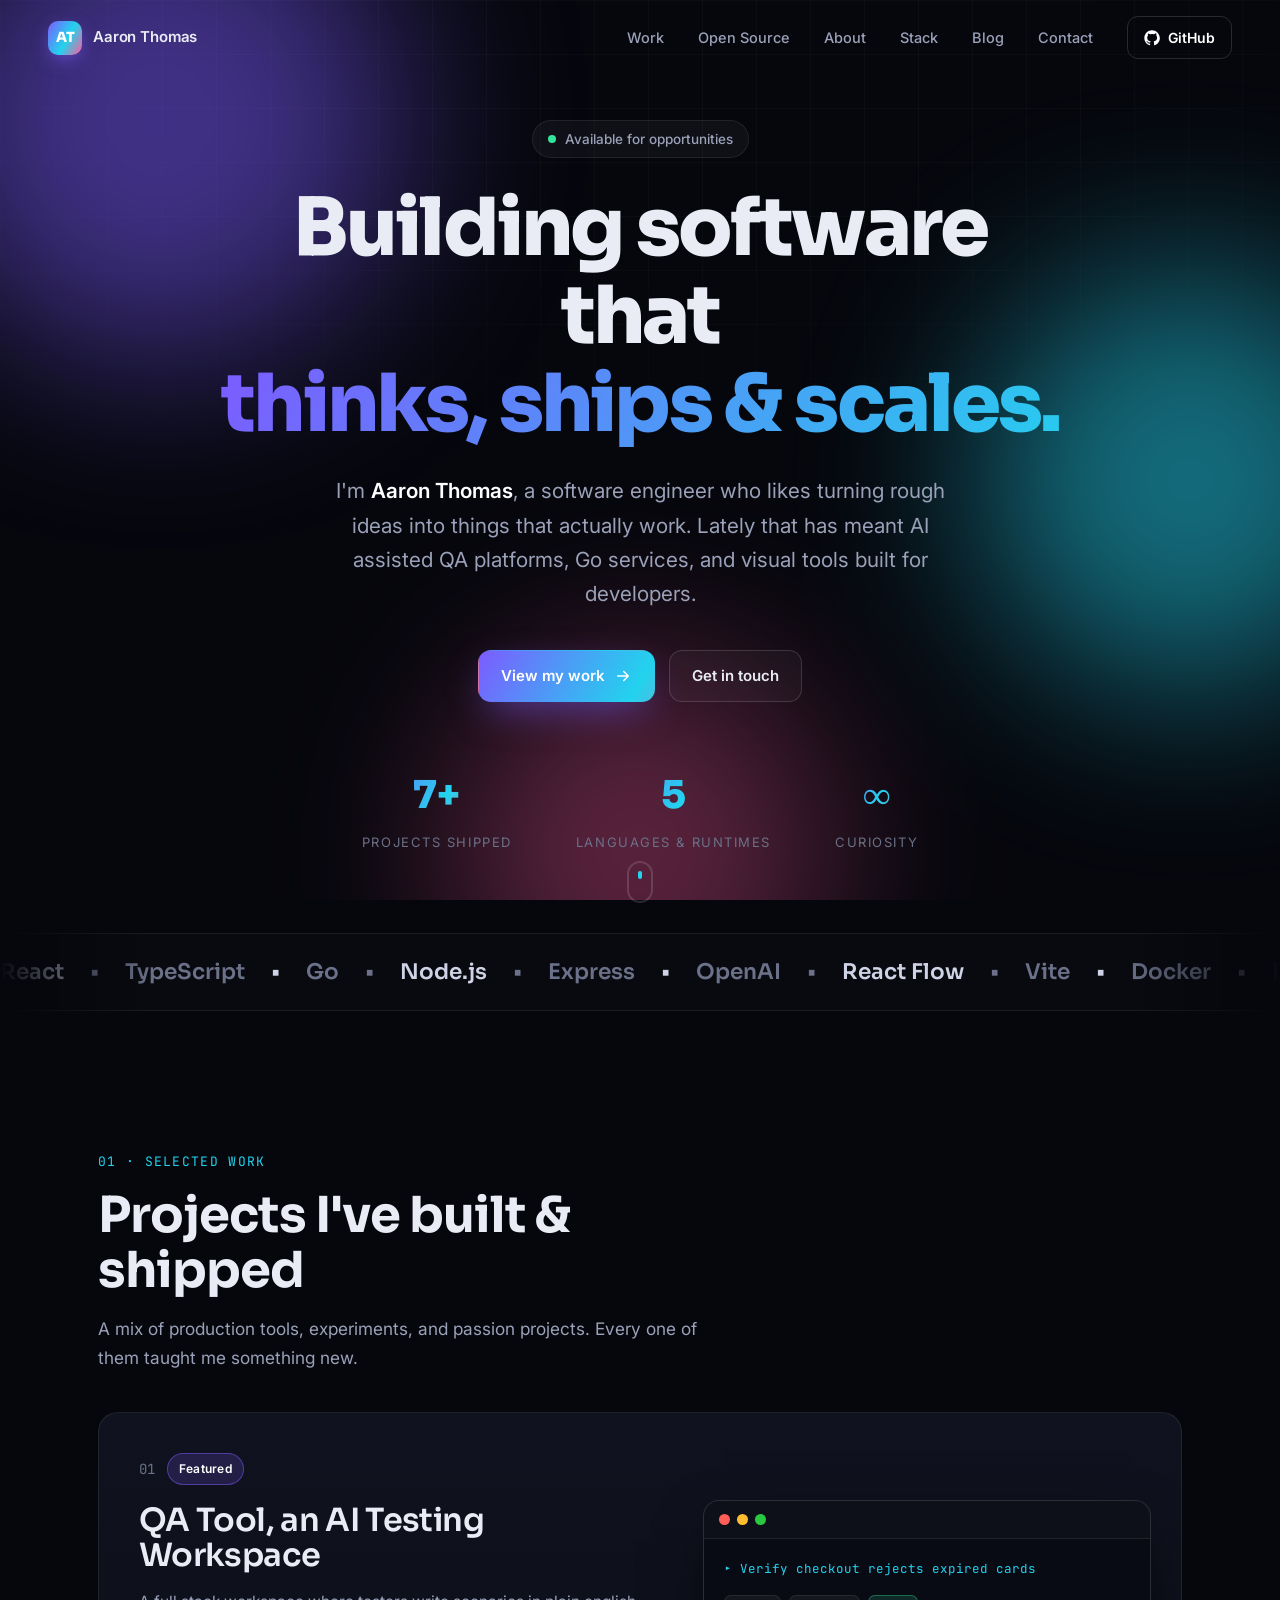
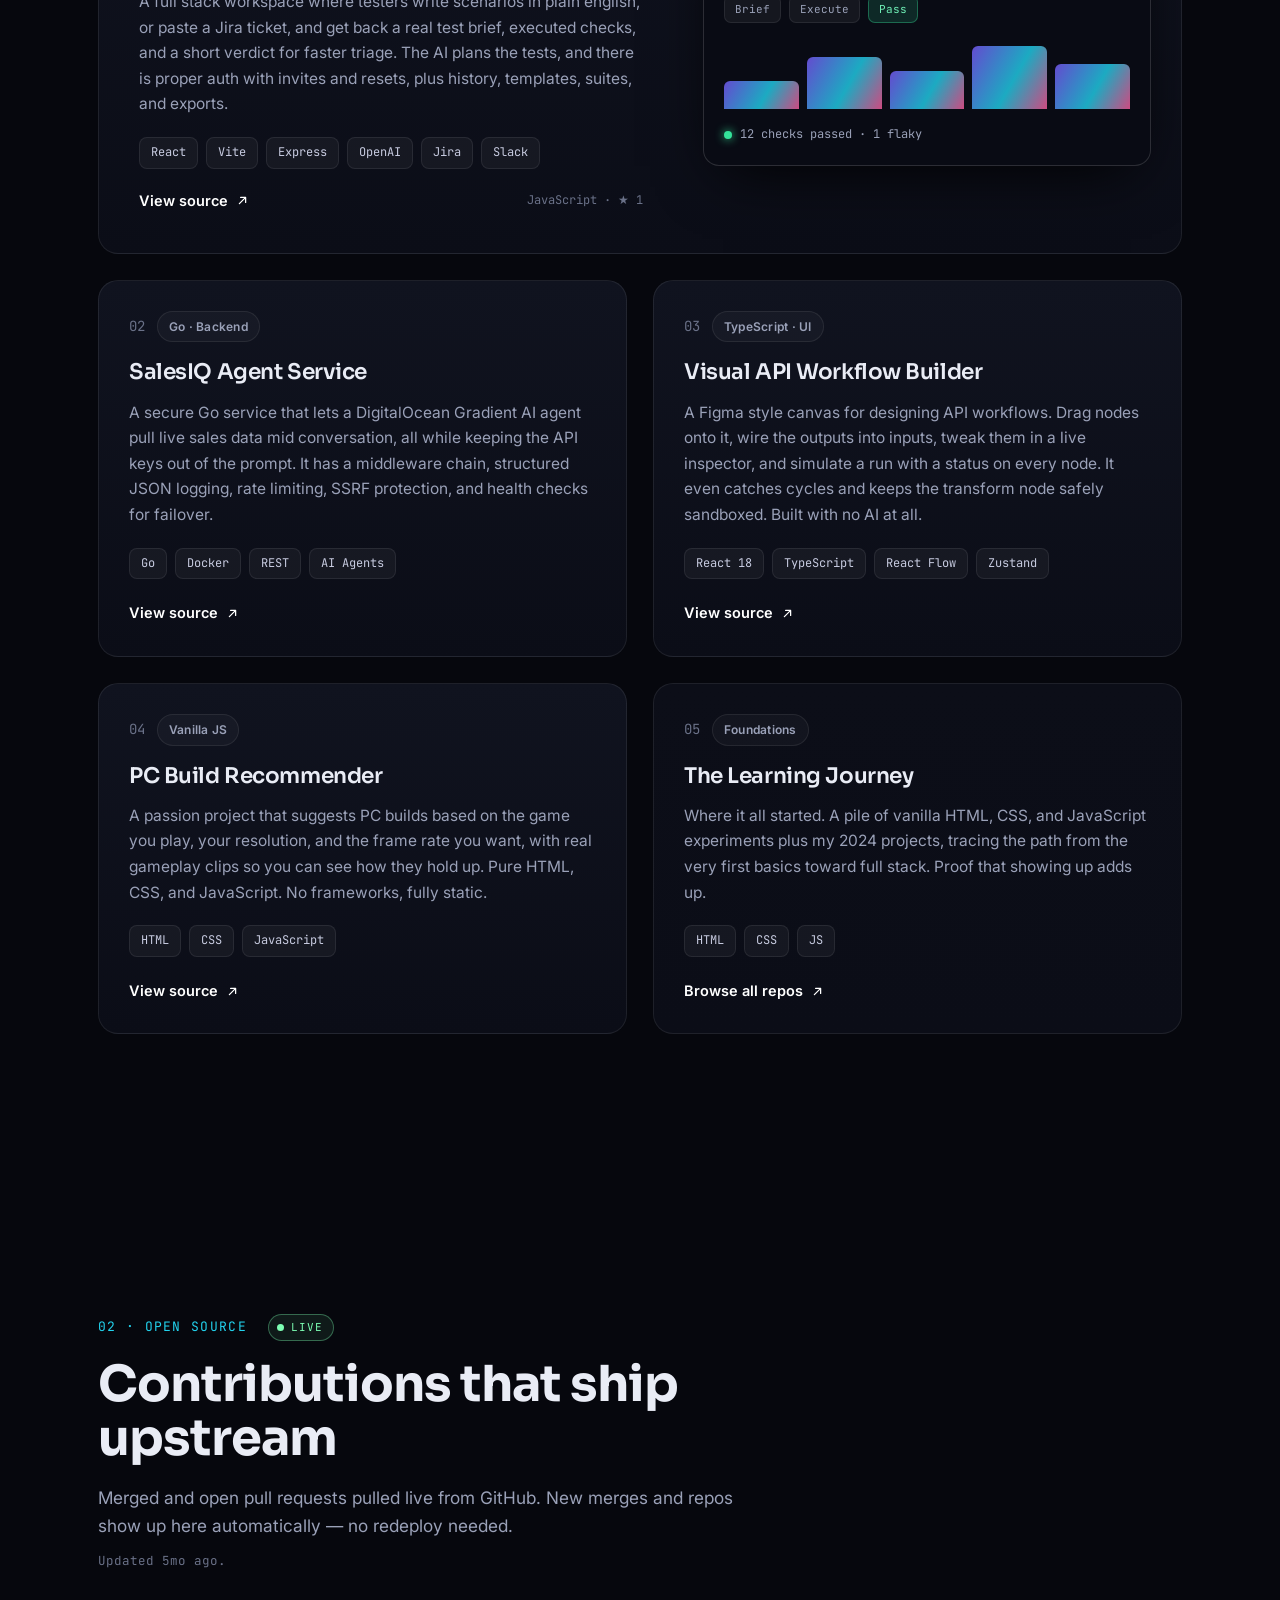
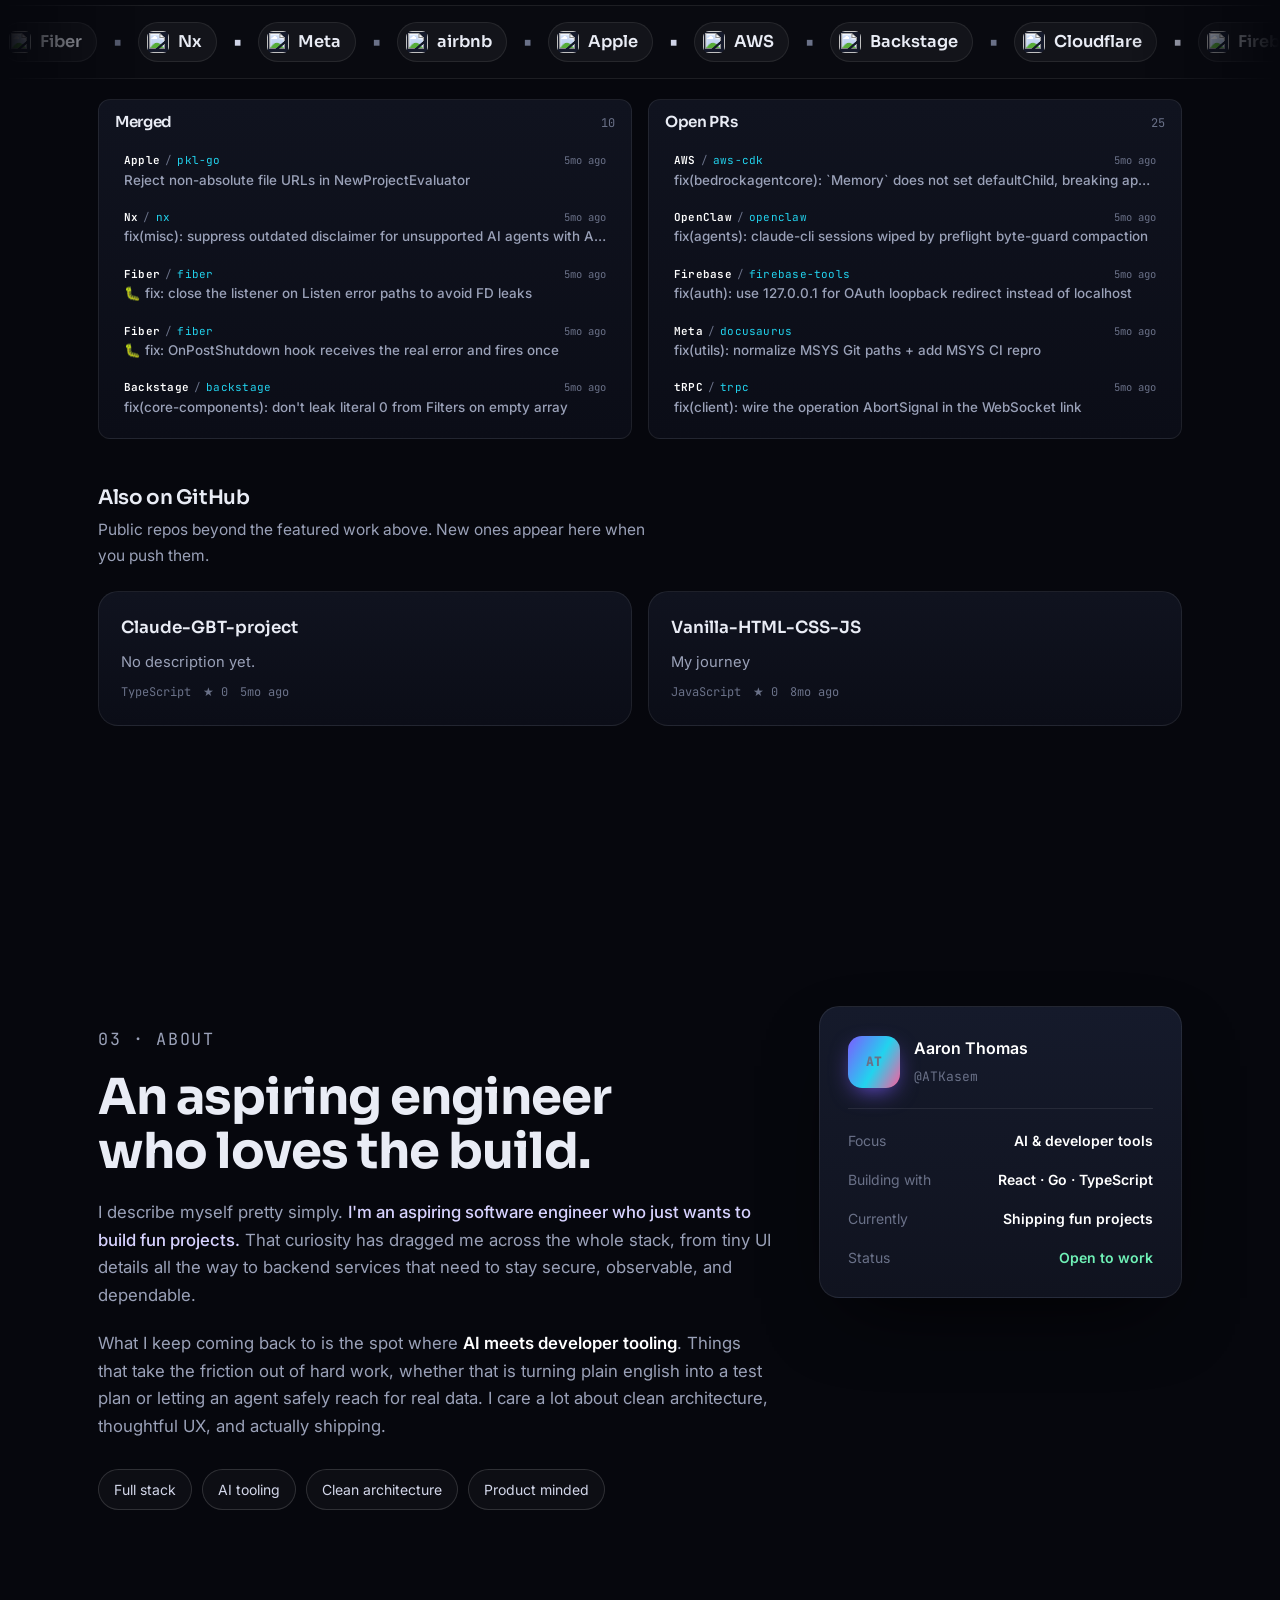
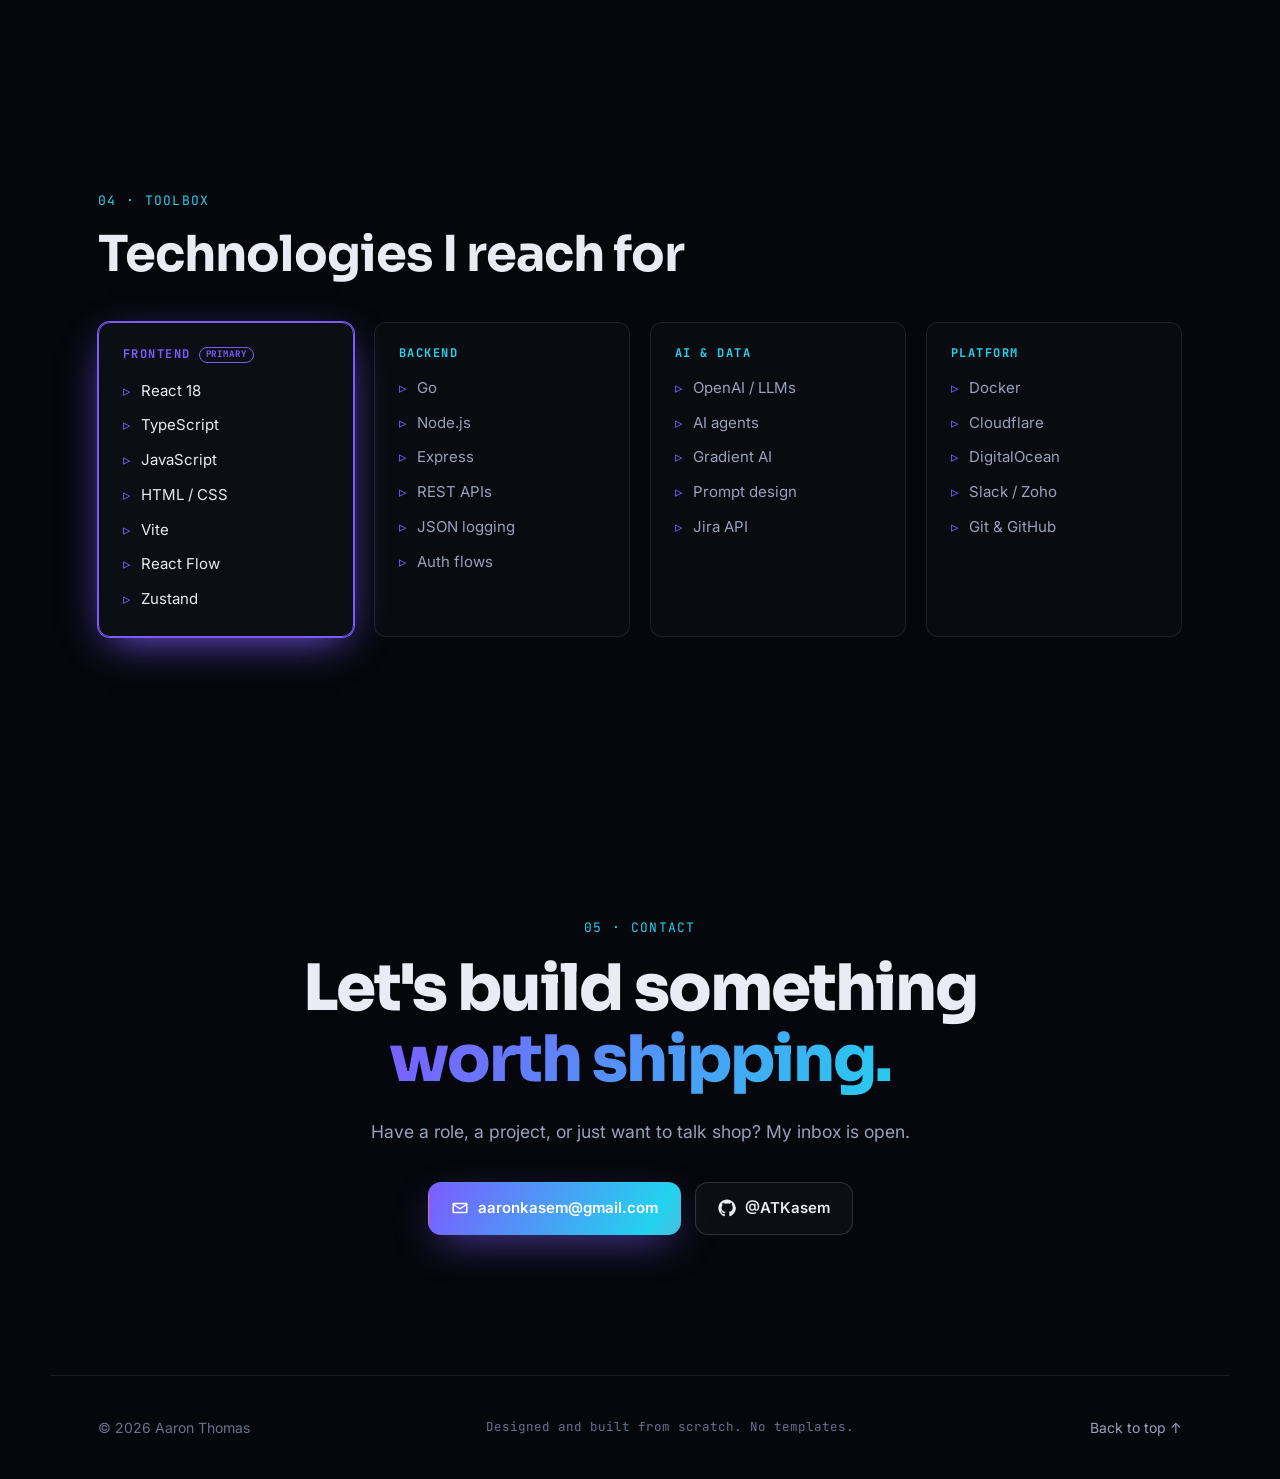
==== index.html @ 960cf3f9 "Restore branded org links and make PR cards scroll through the full list." ====
<!doctype html>
<html lang="en">
<head>
  <meta charset="UTF-8" />
  <meta name="viewport" content="width=device-width, initial-scale=1.0" />
  <title>Aaron Thomas · Software Engineer</title>
  <meta name="description" content="Aaron Thomas, a software engineer building AI tools, Go services, and thoughtful web experiences." />
  <meta name="color-scheme" content="dark" />

  <!-- Open Graph -->
  <meta property="og:title" content="Aaron Thomas · Software Engineer" />
  <meta property="og:description" content="Building AI tools, Go services, and thoughtful web experiences." />
  <meta property="og:type" content="website" />

  <link rel="preconnect" href="https://fonts.googleapis.com" />
  <link rel="preconnect" href="https://fonts.gstatic.com" crossorigin />
  <link href="https://fonts.googleapis.com/css2?family=Sora:wght@400;500;600;700;800&family=Inter:wght@400;500;600&family=JetBrains+Mono:wght@400;500&display=swap" rel="stylesheet" />

  <link rel="icon" href="data:image/svg+xml,<svg xmlns='http://www.w3.org/2000/svg' viewBox='0 0 100 100'><text y='.9em' font-size='90'>⚡</text></svg>" />
  <link rel="stylesheet" href="styles.css" />
</head>
<body>
  <!-- Animated background -->
  <div class="bg-grid" aria-hidden="true"></div>
  <div class="bg-orbs" aria-hidden="true">
    <span class="orb orb--1"></span>
    <span class="orb orb--2"></span>
    <span class="orb orb--3"></span>
  </div>
  <div class="scroll-progress" aria-hidden="true"></div>

  <!-- Navigation -->
  <header class="nav" id="nav">
    <a href="#top" class="nav__brand">
      <span class="nav__mark">AT</span>
      <span class="nav__name">Aaron&nbsp;Thomas</span>
    </a>
    <nav class="nav__links" aria-label="Primary">
      <a href="#work">Work</a>
      <a href="#opensource">Open Source</a>
      <a href="#about">About</a>
      <a href="#stack">Stack</a>
      <a href="blog/index.html">Blog</a>
      <a href="#contact">Contact</a>
    </nav>
    <a class="nav__cta" href="https://github.com/ATKasem" target="_blank" rel="noopener">
      <svg viewBox="0 0 24 24" width="16" height="16" aria-hidden="true"><path fill="currentColor" d="M12 .5C5.7.5.5 5.7.5 12c0 5.1 3.3 9.4 7.9 10.9.6.1.8-.3.8-.6v-2c-3.2.7-3.9-1.5-3.9-1.5-.5-1.3-1.3-1.7-1.3-1.7-1.1-.7.1-.7.1-.7 1.2.1 1.8 1.2 1.8 1.2 1 1.8 2.8 1.3 3.5 1 .1-.8.4-1.3.7-1.6-2.6-.3-5.3-1.3-5.3-5.7 0-1.3.5-2.3 1.2-3.1-.1-.3-.5-1.5.1-3.1 0 0 1-.3 3.3 1.2a11.5 11.5 0 0 1 6 0C17.3 4.7 18.3 5 18.3 5c.6 1.6.2 2.8.1 3.1.8.8 1.2 1.8 1.2 3.1 0 4.4-2.7 5.4-5.3 5.7.4.4.8 1.1.8 2.2v3.3c0 .3.2.7.8.6 4.6-1.5 7.9-5.8 7.9-10.9C23.5 5.7 18.3.5 12 .5Z"/></svg>
      GitHub
    </a>
    <button class="nav__burger" aria-label="Toggle menu" aria-expanded="false"><span></span><span></span></button>
  </header>

  <main id="top">
    <!-- Hero -->
    <section class="hero">
      <div class="hero__inner reveal">
        <p class="hero__eyebrow"><span class="pulse"></span> Available for opportunities</p>
        <h1 class="hero__title">
          Building software that
          <span class="grad-text">thinks, ships &amp; scales.</span>
        </h1>
        <p class="hero__lead">
          I'm <strong>Aaron Thomas</strong>, a software engineer who likes turning rough ideas into
          things that actually work. Lately that has meant AI assisted QA platforms, Go services, and
          visual tools built for developers.
        </p>
        <div class="hero__actions">
          <a href="#work" class="btn btn--primary">View my work
            <svg viewBox="0 0 24 24" width="18" height="18" aria-hidden="true"><path fill="none" stroke="currentColor" stroke-width="2" stroke-linecap="round" stroke-linejoin="round" d="M5 12h14M13 6l6 6-6 6"/></svg>
          </a>
          <a href="#contact" class="btn btn--ghost">Get in touch</a>
        </div>

        <dl class="hero__stats">
          <div><dt>7+</dt><dd>Projects shipped</dd></div>
          <div><dt>5</dt><dd>Languages &amp; runtimes</dd></div>
          <div><dt>∞</dt><dd>Curiosity</dd></div>
        </dl>
      </div>

      <a href="#work" class="hero__scroll" aria-label="Scroll to work">
        <span></span>
      </a>
    </section>

    <!-- Marquee -->
    <div class="marquee" aria-hidden="true">
      <div class="marquee__track">
        <span>React</span><span>•</span><span>TypeScript</span><span>•</span><span>Go</span><span>•</span>
        <span>Node.js</span><span>•</span><span>Express</span><span>•</span><span>OpenAI</span><span>•</span>
        <span>React Flow</span><span>•</span><span>Vite</span><span>•</span><span>Docker</span><span>•</span>
        <span>REST APIs</span><span>•</span><span>Zustand</span><span>•</span>
        <span>React</span><span>•</span><span>TypeScript</span><span>•</span><span>Go</span><span>•</span>
        <span>Node.js</span><span>•</span><span>Express</span><span>•</span><span>OpenAI</span><span>•</span>
        <span>React Flow</span><span>•</span><span>Vite</span><span>•</span><span>Docker</span><span>•</span>
        <span>REST APIs</span><span>•</span><span>Zustand</span><span>•</span>
      </div>
    </div>

    <!-- Work -->
    <section class="section" id="work">
      <div class="section__head reveal">
        <p class="section__kicker">01 · Selected Work</p>
        <h2 class="section__title">Projects I've built &amp; shipped</h2>
        <p class="section__sub">A mix of production tools, experiments, and passion projects. Every one of them taught me something new.</p>
      </div>

      <div class="projects">
        <!-- Flagship -->
        <article class="project project--feature reveal">
          <div class="project__body">
            <div class="project__top">
              <span class="project__index">01</span>
              <span class="tag tag--accent">Featured</span>
            </div>
            <h3 class="project__title">QA Tool, an AI Testing Workspace</h3>
            <p class="project__desc">
              A full stack workspace where testers write scenarios in plain english, or paste a Jira ticket,
              and get back a real test brief, executed checks, and a short verdict for faster triage. The AI
              plans the tests, and there is proper auth with invites and resets, plus history, templates,
              suites, and exports.
            </p>
            <ul class="project__tags">
              <li>React</li><li>Vite</li><li>Express</li><li>OpenAI</li><li>Jira</li><li>Slack</li>
            </ul>
            <div class="project__links">
              <a href="https://github.com/ATKasem/QAToolProject" target="_blank" rel="noopener" class="link-arrow">
                View source
                <svg viewBox="0 0 24 24" width="15" height="15" aria-hidden="true"><path fill="none" stroke="currentColor" stroke-width="2" stroke-linecap="round" stroke-linejoin="round" d="M7 17 17 7M9 7h8v8"/></svg>
              </a>
              <span class="project__meta">JavaScript · ★ 1</span>
            </div>
          </div>
          <div class="project__visual" aria-hidden="true">
            <div class="mock">
              <div class="mock__bar"><i></i><i></i><i></i></div>
              <div class="mock__body">
                <div class="mock__line mock__line--prompt">▸ Verify checkout rejects expired cards</div>
                <div class="mock__row"><span class="chip">Brief</span><span class="chip">Execute</span><span class="chip chip--ok">Pass</span></div>
                <div class="mock__bars"><i style="--h:40%"></i><i style="--h:75%"></i><i style="--h:55%"></i><i style="--h:90%"></i><i style="--h:65%"></i></div>
                <div class="mock__verdict"><span class="dot"></span> 12 checks passed · 1 flaky</div>
              </div>
            </div>
          </div>
        </article>

        <div class="projects__grid">
          <!-- SalesIQ -->
          <article class="project reveal">
            <div class="project__top">
              <span class="project__index">02</span>
              <span class="tag">Go · Backend</span>
            </div>
            <h3 class="project__title">SalesIQ Agent Service</h3>
            <p class="project__desc">
              A secure Go service that lets a DigitalOcean Gradient AI agent pull live sales data mid
              conversation, all while keeping the API keys out of the prompt. It has a middleware chain,
              structured JSON logging, rate limiting, SSRF protection, and health checks for failover.
            </p>
            <ul class="project__tags"><li>Go</li><li>Docker</li><li>REST</li><li>AI Agents</li></ul>
            <a href="https://github.com/ATKasem/SalesIQ-Agent-Project-" target="_blank" rel="noopener" class="link-arrow">
              View source
              <svg viewBox="0 0 24 24" width="15" height="15" aria-hidden="true"><path fill="none" stroke="currentColor" stroke-width="2" stroke-linecap="round" stroke-linejoin="round" d="M7 17 17 7M9 7h8v8"/></svg>
            </a>
          </article>

          <!-- Workflow builder -->
          <article class="project reveal">
            <div class="project__top">
              <span class="project__index">03</span>
              <span class="tag">TypeScript · UI</span>
            </div>
            <h3 class="project__title">Visual API Workflow Builder</h3>
            <p class="project__desc">
              A Figma style canvas for designing API workflows. Drag nodes onto it, wire the outputs into
              inputs, tweak them in a live inspector, and simulate a run with a status on every node. It even
              catches cycles and keeps the transform node safely sandboxed. Built with no AI at all.
            </p>
            <ul class="project__tags"><li>React 18</li><li>TypeScript</li><li>React Flow</li><li>Zustand</li></ul>
            <a href="https://github.com/ATKasem/Frontend-API-Drag-Drop-project" target="_blank" rel="noopener" class="link-arrow">
              View source
              <svg viewBox="0 0 24 24" width="15" height="15" aria-hidden="true"><path fill="none" stroke="currentColor" stroke-width="2" stroke-linecap="round" stroke-linejoin="round" d="M7 17 17 7M9 7h8v8"/></svg>
            </a>
          </article>

          <!-- PC Part -->
          <article class="project reveal">
            <div class="project__top">
              <span class="project__index">04</span>
              <span class="tag">Vanilla JS</span>
            </div>
            <h3 class="project__title">PC Build Recommender</h3>
            <p class="project__desc">
              A passion project that suggests PC builds based on the game you play, your resolution, and the
              frame rate you want, with real gameplay clips so you can see how they hold up. Pure HTML, CSS,
              and JavaScript. No frameworks, fully static.
            </p>
            <ul class="project__tags"><li>HTML</li><li>CSS</li><li>JavaScript</li></ul>
            <a href="https://github.com/ATKasem/PCPartWebsite" target="_blank" rel="noopener" class="link-arrow">
              View source
              <svg viewBox="0 0 24 24" width="15" height="15" aria-hidden="true"><path fill="none" stroke="currentColor" stroke-width="2" stroke-linecap="round" stroke-linejoin="round" d="M7 17 17 7M9 7h8v8"/></svg>
            </a>
          </article>

          <!-- Learning journey -->
          <article class="project project--muted reveal">
            <div class="project__top">
              <span class="project__index">05</span>
              <span class="tag">Foundations</span>
            </div>
            <h3 class="project__title">The Learning Journey</h3>
            <p class="project__desc">
              Where it all started. A pile of vanilla HTML, CSS, and JavaScript experiments plus my 2024
              projects, tracing the path from the very first basics toward full stack. Proof that showing up
              adds up.
            </p>
            <ul class="project__tags"><li>HTML</li><li>CSS</li><li>JS</li></ul>
            <a href="https://github.com/ATKasem?tab=repositories" target="_blank" rel="noopener" class="link-arrow">
              Browse all repos
              <svg viewBox="0 0 24 24" width="15" height="15" aria-hidden="true"><path fill="none" stroke="currentColor" stroke-width="2" stroke-linecap="round" stroke-linejoin="round" d="M7 17 17 7M9 7h8v8"/></svg>
            </a>
          </article>
        </div>
      </div>
    </section>

    <!-- Open Source (live from GitHub) -->
    <section id="opensource" data-github-user="ATKasem">
      <div class="section section--oss-intro">
        <div class="section__head reveal">
          <p class="section__kicker">
            02 · Open Source
            <span class="live-badge" title="Loaded from the GitHub API">
              <span class="live-badge__dot" aria-hidden="true"></span>
              Live
            </span>
          </p>
          <h2 class="section__title">Contributions that ship upstream</h2>
          <p class="section__sub">
            Merged and open pull requests pulled live from GitHub. New merges and repos show up here
            automatically — no redeploy needed.
            <span class="oss__updated" id="oss-updated" hidden></span>
          </p>
        </div>
      </div>

      <!-- Full-width band (outside .section max-width), same as the frameworks marquee -->
      <div class="marquee marquee--orgs" id="org-marquee" aria-label="Companies and organizations contributed to">
        <div class="marquee__track" id="org-marquee-track">
          <a class="marquee__org" href="https://github.com/apple" target="_blank" rel="noopener"><img src="https://github.com/apple.png?size=64" alt="" width="22" height="22" /><span>Apple</span></a><span class="marquee__dot" aria-hidden="true">•</span>
          <a class="marquee__org" href="https://github.com/nrwl" target="_blank" rel="noopener"><img src="https://github.com/nrwl.png?size=64" alt="" width="22" height="22" /><span>Nx</span></a><span class="marquee__dot" aria-hidden="true">•</span>
          <a class="marquee__org" href="https://github.com/cloudflare" target="_blank" rel="noopener"><img src="https://github.com/cloudflare.png?size=64" alt="" width="22" height="22" /><span>Cloudflare</span></a><span class="marquee__dot" aria-hidden="true">•</span>
          <a class="marquee__org" href="https://github.com/aws" target="_blank" rel="noopener"><img src="https://github.com/aws.png?size=64" alt="" width="22" height="22" /><span>AWS</span></a><span class="marquee__dot" aria-hidden="true">•</span>
          <a class="marquee__org" href="https://github.com/microsoft" target="_blank" rel="noopener"><img src="https://github.com/microsoft.png?size=64" alt="" width="22" height="22" /><span>Microsoft</span></a><span class="marquee__dot" aria-hidden="true">•</span>
          <a class="marquee__org" href="https://github.com/apple" target="_blank" rel="noopener"><img src="https://github.com/apple.png?size=64" alt="" width="22" height="22" /><span>Apple</span></a><span class="marquee__dot" aria-hidden="true">•</span>
          <a class="marquee__org" href="https://github.com/nrwl" target="_blank" rel="noopener"><img src="https://github.com/nrwl.png?size=64" alt="" width="22" height="22" /><span>Nx</span></a><span class="marquee__dot" aria-hidden="true">•</span>
          <a class="marquee__org" href="https://github.com/cloudflare" target="_blank" rel="noopener"><img src="https://github.com/cloudflare.png?size=64" alt="" width="22" height="22" /><span>Cloudflare</span></a><span class="marquee__dot" aria-hidden="true">•</span>
          <a class="marquee__org" href="https://github.com/aws" target="_blank" rel="noopener"><img src="https://github.com/aws.png?size=64" alt="" width="22" height="22" /><span>AWS</span></a><span class="marquee__dot" aria-hidden="true">•</span>
          <a class="marquee__org" href="https://github.com/microsoft" target="_blank" rel="noopener"><img src="https://github.com/microsoft.png?size=64" alt="" width="22" height="22" /><span>Microsoft</span></a><span class="marquee__dot" aria-hidden="true">•</span>
        </div>
      </div>

      <div class="section section--oss-body">
        <div class="oss reveal" id="oss-root" aria-busy="true">
          <div class="oss__cols">
            <div class="oss__col">
              <div class="oss__colhead">
                <h3>Merged</h3>
                <span class="oss__count" id="oss-merged-count">—</span>
              </div>
              <ul class="oss__list" id="oss-merged" aria-label="Merged pull requests">
                <li class="oss__skeleton" aria-hidden="true"></li>
                <li class="oss__skeleton" aria-hidden="true"></li>
              </ul>
            </div>
            <div class="oss__col">
              <div class="oss__colhead">
                <h3>Open PRs</h3>
                <span class="oss__count" id="oss-open-count">—</span>
              </div>
              <ul class="oss__list" id="oss-open" aria-label="Open pull requests">
                <li class="oss__skeleton" aria-hidden="true"></li>
                <li class="oss__skeleton" aria-hidden="true"></li>
              </ul>
            </div>
          </div>

          <div class="oss__more">
            <div class="oss__morehead">
              <h3>Also on GitHub</h3>
              <p>Public repos beyond the featured work above. New ones appear here when you push them.</p>
            </div>
            <div class="oss__repos" id="oss-repos" aria-label="Other GitHub repositories">
              <div class="oss__skeleton oss__skeleton--repo" aria-hidden="true"></div>
              <div class="oss__skeleton oss__skeleton--repo" aria-hidden="true"></div>
            </div>
          </div>

          <p class="oss__error" id="oss-error" hidden>
            Couldn't load live GitHub data right now.
            <a href="https://github.com/ATKasem" target="_blank" rel="noopener">View profile on GitHub →</a>
          </p>
        </div>
      </div>
    </section>

    <!-- About -->
    <section class="section section--about" id="about">
      <div class="about">
        <div class="about__text reveal">
          <p class="section__kicker">03 · About</p>
          <h2 class="section__title">An aspiring engineer who loves the build.</h2>
          <p>
            I describe myself pretty simply. <em>I'm an aspiring software engineer who just wants to build fun projects.</em>
            That curiosity has dragged me across the whole stack, from tiny UI details all the way to backend
            services that need to stay secure, observable, and dependable.
          </p>
          <p>
            What I keep coming back to is the spot where <strong>AI meets developer tooling</strong>. Things that
            take the friction out of hard work, whether that is turning plain english into a test plan or letting
            an agent safely reach for real data. I care a lot about clean architecture, thoughtful UX, and
            actually shipping.
          </p>
          <div class="about__pills">
            <span>Full stack</span>
            <span>AI tooling</span>
            <span>Clean architecture</span>
            <span>Product minded</span>
          </div>
        </div>
        <aside class="about__card reveal">
          <div class="about__cardhead">
            <span class="avatar">AT</span>
            <div>
              <strong>Aaron Thomas</strong>
              <span>@ATKasem</span>
            </div>
          </div>
          <ul class="about__facts">
            <li><span>Focus</span><b>AI &amp; developer tools</b></li>
            <li><span>Building with</span><b>React · Go · TypeScript</b></li>
            <li><span>Currently</span><b>Shipping fun projects</b></li>
            <li><span>Status</span><b class="ok">Open to work</b></li>
          </ul>
        </aside>
      </div>
    </section>

    <!-- Stack -->
    <section class="section" id="stack">
      <div class="section__head reveal">
        <p class="section__kicker">04 · Toolbox</p>
        <h2 class="section__title">Technologies I reach for</h2>
      </div>
      <div class="stack reveal">
        <div class="stack__col stack__col--featured">
          <h4>Frontend<span class="stack__badge">Primary</span></h4>
          <ul><li>React 18</li><li>TypeScript</li><li>JavaScript</li><li>HTML / CSS</li><li>Vite</li><li>React Flow</li><li>Zustand</li></ul>
        </div>
        <div class="stack__col">
          <h4>Backend</h4>
          <ul><li>Go</li><li>Node.js</li><li>Express</li><li>REST APIs</li><li>JSON logging</li><li>Auth flows</li></ul>
        </div>
        <div class="stack__col">
          <h4>AI &amp; Data</h4>
          <ul><li>OpenAI / LLMs</li><li>AI agents</li><li>Gradient AI</li><li>Prompt design</li><li>Jira API</li></ul>
        </div>
        <div class="stack__col">
          <h4>Platform</h4>
          <ul><li>Docker</li><li>Cloudflare</li><li>DigitalOcean</li><li>Slack / Zoho</li><li>Git &amp; GitHub</li></ul>
        </div>
      </div>
    </section>

    <!-- Contact -->
    <section class="section section--contact" id="contact">
      <div class="contact reveal">
        <p class="section__kicker">05 · Contact</p>
        <h2 class="contact__title">Let's build something<br /><span class="grad-text">worth shipping.</span></h2>
        <p class="contact__sub">Have a role, a project, or just want to talk shop? My inbox is open.</p>
        <div class="contact__actions">
          <a class="btn btn--primary" href="mailto:aaronkasem@gmail.com">
            <svg viewBox="0 0 24 24" width="18" height="18" aria-hidden="true"><path fill="none" stroke="currentColor" stroke-width="2" stroke-linecap="round" stroke-linejoin="round" d="M3 6h18v12H3zM3 7l9 6 9-6"/></svg>
            aaronkasem@gmail.com
          </a>
          <a class="btn btn--ghost" href="https://github.com/ATKasem" target="_blank" rel="noopener">
            <svg viewBox="0 0 24 24" width="18" height="18" aria-hidden="true"><path fill="currentColor" d="M12 .5C5.7.5.5 5.7.5 12c0 5.1 3.3 9.4 7.9 10.9.6.1.8-.3.8-.6v-2c-3.2.7-3.9-1.5-3.9-1.5-.5-1.3-1.3-1.7-1.3-1.7-1.1-.7.1-.7.1-.7 1.2.1 1.8 1.2 1.8 1.2 1 1.8 2.8 1.3 3.5 1 .1-.8.4-1.3.7-1.6-2.6-.3-5.3-1.3-5.3-5.7 0-1.3.5-2.3 1.2-3.1-.1-.3-.5-1.5.1-3.1 0 0 1-.3 3.3 1.2a11.5 11.5 0 0 1 6 0C17.3 4.7 18.3 5 18.3 5c.6 1.6.2 2.8.1 3.1.8.8 1.2 1.8 1.2 3.1 0 4.4-2.7 5.4-5.3 5.7.4.4.8 1.1.8 2.2v3.3c0 .3.2.7.8.6 4.6-1.5 7.9-5.8 7.9-10.9C23.5 5.7 18.3.5 12 .5Z"/></svg>
            @ATKasem
          </a>
        </div>
      </div>
    </section>
  </main>

  <footer class="footer">
    <span>© <span id="year"></span> Aaron Thomas</span>
    <span class="footer__mid">Designed and built from scratch. No templates.</span>
    <a href="#top" class="footer__top">Back to top ↑</a>
  </footer>

  <script src="main.js"></script>
</body>
</html>
---- styles.css ----
/* =========================================================
   Aaron Thomas — Portfolio
   Design system + layout + motion
   ========================================================= */

:root {
  --bg:        #06070d;
  --bg-soft:   #0b0d17;
  --panel:     #10131f;
  --panel-2:   #151a2b;
  --line:      rgba(255,255,255,.08);
  --line-2:    rgba(255,255,255,.14);
  --text:      #e9ecf5;
  --muted:     #9aa1b8;
  --muted-2:   #6a7188;

  --accent:    #7c5cff;   /* violet */
  --accent-2:  #22d3ee;   /* cyan   */
  --accent-3:  #ff5c9d;   /* pink   */

  --grad: linear-gradient(120deg, var(--accent), var(--accent-2) 55%, var(--accent-3));
  --radius: 20px;
  --radius-sm: 12px;
  --shadow: 0 30px 80px -30px rgba(0,0,0,.9);
  --max: 1180px;
  --ease: cubic-bezier(.22,.61,.36,1);
}

* { box-sizing: border-box; }
html { scroll-behavior: smooth; -webkit-font-smoothing: antialiased; }

body {
  margin: 0;
  background: var(--bg);
  color: var(--text);
  font-family: "Inter", system-ui, -apple-system, sans-serif;
  font-size: 16px;
  line-height: 1.65;
  overflow-x: hidden;
  position: relative;
}

h1,h2,h3,h4 { font-family: "Sora", sans-serif; line-height: 1.1; letter-spacing: -.02em; margin: 0; }
a { color: inherit; text-decoration: none; }
strong { color: #fff; font-weight: 600; }
em { color: #d7d2ff; font-style: normal; font-weight: 500; }

::selection { background: var(--accent); color: #fff; }

/* ---------- Backgrounds ---------- */
.bg-grid {
  position: fixed; inset: 0; z-index: -3;
  background-image:
    linear-gradient(rgba(255,255,255,.028) 1px, transparent 1px),
    linear-gradient(90deg, rgba(255,255,255,.028) 1px, transparent 1px);
  background-size: 54px 54px;
  mask-image: radial-gradient(ellipse 80% 60% at 50% 0%, #000 40%, transparent 100%);
}
.bg-orbs { position: fixed; inset: 0; z-index: -2; overflow: hidden; }
.orb {
  position: absolute; border-radius: 50%; filter: blur(90px); opacity: .5;
  animation: float 18s var(--ease) infinite alternate;
}
.orb--1 { width: 480px; height: 480px; background: var(--accent);   top: -120px; left: -80px; }
.orb--2 { width: 420px; height: 420px; background: var(--accent-2); top: 30%; right: -120px; animation-delay: -6s; }
.orb--3 { width: 380px; height: 380px; background: var(--accent-3); bottom: -140px; left: 35%; opacity: .35; animation-delay: -11s; }
@keyframes float {
  from { transform: translate3d(0,0,0) scale(1); }
  to   { transform: translate3d(40px,-40px,0) scale(1.15); }
}

.scroll-progress {
  position: fixed; top: 0; left: 0; height: 3px; width: 0%;
  background: var(--grad); z-index: 100; transition: width .1s linear;
  box-shadow: 0 0 18px rgba(124,92,255,.7);
}

/* ---------- Nav ---------- */
.nav {
  position: fixed; top: 0; left: 0; right: 0; z-index: 90;
  display: flex; align-items: center; gap: 20px;
  padding: 16px clamp(18px, 5vw, 48px);
  transition: background .3s var(--ease), border-color .3s, padding .3s var(--ease);
  border-bottom: 1px solid transparent;
}
.nav.is-scrolled {
  background: rgba(6,7,13,.72);
  backdrop-filter: blur(16px);
  border-bottom-color: var(--line);
  padding-top: 12px; padding-bottom: 12px;
}
.nav__brand { display: flex; align-items: center; gap: 11px; font-weight: 600; }
.nav__mark {
  display: grid; place-items: center; width: 34px; height: 34px; border-radius: 10px;
  background: var(--grad); color: #fff; font-family: "Sora"; font-weight: 800; font-size: 14px;
  box-shadow: 0 6px 20px -6px var(--accent);
}
.nav__name { font-size: 15px; letter-spacing: -.01em; }
.nav__links { display: flex; gap: 6px; margin-left: auto; }
.nav__links a {
  padding: 8px 14px; border-radius: 10px; color: var(--muted); font-size: 14.5px; font-weight: 500;
  transition: color .2s, background .2s;
}
.nav__links a:hover { color: #fff; background: rgba(255,255,255,.05); }
.nav__cta {
  display: inline-flex; align-items: center; gap: 8px;
  padding: 9px 16px; border-radius: 11px; font-size: 14px; font-weight: 600;
  border: 1px solid var(--line-2); color: #fff;
  transition: border-color .2s, transform .2s var(--ease), background .2s;
}
.nav__cta:hover { border-color: var(--accent); background: rgba(124,92,255,.12); transform: translateY(-1px); }
.nav__burger { display: none; }

/* ---------- Buttons ---------- */
.btn {
  display: inline-flex; align-items: center; gap: 9px;
  padding: 13px 22px; border-radius: 13px; font-weight: 600; font-size: 15px;
  cursor: pointer; border: 1px solid transparent;
  transition: transform .22s var(--ease), box-shadow .25s, background .25s, border-color .25s;
}
.btn svg { transition: transform .25s var(--ease); }
.btn--primary {
  background: var(--grad); color: #fff; background-size: 160% 160%;
  box-shadow: 0 14px 40px -12px rgba(124,92,255,.7);
}
.btn--primary:hover { transform: translateY(-2px); box-shadow: 0 20px 50px -12px rgba(124,92,255,.85); }
.btn--primary:hover svg { transform: translateX(4px); }
.btn--ghost { border-color: var(--line-2); color: var(--text); background: rgba(255,255,255,.03); }
.btn--ghost:hover { border-color: var(--accent-2); color: #fff; transform: translateY(-2px); background: rgba(34,211,238,.08); }

/* ---------- Hero ---------- */
.hero {
  min-height: 100svh; display: grid; place-items: center; position: relative;
  padding: 120px clamp(18px, 5vw, 48px) 80px;
  max-width: var(--max); margin: 0 auto;
}
.hero__inner { max-width: 860px; text-align: center; }
.hero__eyebrow {
  display: inline-flex; align-items: center; gap: 9px;
  padding: 7px 15px; border-radius: 999px; margin: 0 0 26px;
  background: rgba(255,255,255,.04); border: 1px solid var(--line);
  color: var(--muted); font-size: 13.5px; font-weight: 500;
}
.pulse { width: 8px; height: 8px; border-radius: 50%; background: #34e39a; box-shadow: 0 0 0 0 rgba(52,227,154,.6); animation: pulse 2.2s infinite; }
@keyframes pulse { 0%{box-shadow:0 0 0 0 rgba(52,227,154,.55)} 70%{box-shadow:0 0 0 9px rgba(52,227,154,0)} 100%{box-shadow:0 0 0 0 rgba(52,227,154,0)} }

.hero__title { font-size: clamp(2.5rem, 7vw, 5rem); font-weight: 800; letter-spacing: -.035em; }
.grad-text {
  background: var(--grad); -webkit-background-clip: text; background-clip: text; color: transparent;
  background-size: 200% auto; animation: shimmer 6s linear infinite; display: inline-block;
}
@keyframes shimmer { to { background-position: 200% center; } }

.hero__lead { font-size: clamp(1.05rem, 2.2vw, 1.3rem); color: var(--muted); max-width: 620px; margin: 26px auto 0; }
.hero__actions { display: flex; gap: 14px; justify-content: center; flex-wrap: wrap; margin-top: 38px; }
.hero__stats {
  display: flex; gap: clamp(28px, 6vw, 64px); justify-content: center; margin: 62px 0 0; flex-wrap: wrap;
}
.hero__stats div { text-align: center; }
.hero__stats dt { font-family: "Sora"; font-size: clamp(1.7rem, 4vw, 2.4rem); font-weight: 800; background: var(--grad); -webkit-background-clip: text; background-clip: text; color: transparent; }
.hero__stats dd { margin: 4px 0 0; color: var(--muted-2); font-size: 13px; text-transform: uppercase; letter-spacing: .12em; }

.hero__scroll {
  position: absolute; bottom: 30px; left: 50%; transform: translateX(-50%);
  width: 26px; height: 42px; border: 2px solid var(--line-2); border-radius: 20px;
}
.hero__scroll span { position: absolute; top: 8px; left: 50%; transform: translateX(-50%); width: 4px; height: 8px; background: var(--accent-2); border-radius: 4px; animation: scroll 1.8s var(--ease) infinite; }
@keyframes scroll { 0%{opacity:0;transform:translate(-50%,0)} 40%{opacity:1} 80%{opacity:0;transform:translate(-50%,14px)} 100%{opacity:0} }

/* ---------- Marquee ---------- */
.marquee { overflow: hidden; border-block: 1px solid var(--line); padding: 20px 0; background: rgba(255,255,255,.015); mask-image: linear-gradient(90deg, transparent, #000 12%, #000 88%, transparent); }
.marquee__track { display: flex; align-items: center; gap: 26px; white-space: nowrap; width: max-content; animation: marquee 32s linear infinite; }
.marquee__track > span { font-family: "Sora"; font-weight: 600; font-size: 1.35rem; color: var(--muted-2); }
.marquee__track > span:nth-child(3n+1) { color: #cfd3e6; }
@keyframes marquee { to { transform: translateX(-50%); } }

/* Company strip — full width; same 32s scroll as frameworks */
.marquee--orgs {
  width: 100%;
  margin: 0;
  padding: 16px 0;
  border-radius: 0;
}
.marquee--orgs .marquee__track { gap: 16px; }
.marquee--orgs:hover .marquee__track { animation-play-state: paused; }
.marquee__dot {
  font-family: "Sora", sans-serif;
  font-weight: 600;
  font-size: 1rem;
  color: var(--muted-2);
  flex-shrink: 0;
}
.marquee__org {
  display: inline-flex;
  align-items: center;
  gap: 9px;
  flex-shrink: 0;
  padding: 6px 14px 6px 8px;
  border-radius: 999px;
  border: 1px solid var(--line);
  background: rgba(255,255,255,.045);
  font-family: "Sora", sans-serif;
  font-weight: 600;
  font-size: 1.02rem;
  color: #e9ecf5;
  transition: border-color .2s, background .2s, color .2s;
}
.marquee__org img {
  width: 22px;
  height: 22px;
  border-radius: 6px;
  object-fit: cover;
  background: var(--panel-2);
}
.marquee__org:hover {
  border-color: rgba(34,211,238,.5);
  background: rgba(34,211,238,.1);
  color: #fff;
}
@media (prefers-reduced-motion: reduce) {
  .marquee__track { animation: none; }
}

/* ---------- Sections ---------- */
.section { max-width: var(--max); margin: 0 auto; padding: clamp(80px, 12vw, 140px) clamp(18px, 5vw, 48px); }
.section__head { max-width: 640px; margin-bottom: 40px; }
.section--oss-intro {
  padding-top: clamp(80px, 12vw, 140px);
  padding-bottom: 16px;
}
.section--oss-intro .section__head { margin-bottom: 0; }
.section--oss-body {
  padding-top: 20px;
  padding-bottom: clamp(80px, 12vw, 140px);
}
.section__kicker { font-family: "JetBrains Mono", monospace; font-size: 13px; letter-spacing: .1em; color: var(--accent-2); text-transform: uppercase; margin: 0 0 16px; }
.section__title { font-size: clamp(2rem, 4.5vw, 3.1rem); font-weight: 700; }
.section__sub { color: var(--muted); font-size: 1.08rem; margin-top: 18px; }

/* ---------- Projects ---------- */
.projects { display: flex; flex-direction: column; gap: 26px; }
.projects__grid { display: grid; grid-template-columns: repeat(2, 1fr); gap: 26px; }

.project {
  position: relative; border: 1px solid var(--line); border-radius: var(--radius);
  background: linear-gradient(180deg, var(--panel), var(--bg-soft));
  padding: 30px; transition: transform .35s var(--ease), border-color .35s, box-shadow .35s;
  overflow: hidden;
}
.project::before {
  content: ""; position: absolute; inset: 0; border-radius: inherit; padding: 1px;
  background: var(--grad); opacity: 0;
  -webkit-mask: linear-gradient(#000 0 0) content-box, linear-gradient(#000 0 0);
  -webkit-mask-composite: xor; mask-composite: exclude; transition: opacity .35s;
  pointer-events: none;
}
.project:hover { transform: translateY(-6px); box-shadow: var(--shadow); }
.project:hover::before { opacity: .9; }

.project--feature { display: grid; grid-template-columns: 1.1fr .9fr; gap: 20px; padding: 0; align-items: stretch; }
.project--feature .project__body { padding: 40px; }
.project--muted { background: linear-gradient(180deg, #0c0e18, var(--bg-soft)); }

.project__top { display: flex; align-items: center; gap: 12px; margin-bottom: 18px; }
.project__index { font-family: "JetBrains Mono", monospace; color: var(--muted-2); font-size: 14px; }
.project__title { font-size: 1.35rem; font-weight: 600; margin-bottom: 12px; }
.project--feature .project__title { font-size: clamp(1.5rem, 3vw, 2rem); }
.project__desc { color: var(--muted); font-size: .97rem; }
.project__tags { list-style: none; display: flex; flex-wrap: wrap; gap: 8px; padding: 0; margin: 20px 0; }
.project__tags li {
  font-family: "JetBrains Mono", monospace; font-size: 12px; color: #c7cbe0;
  padding: 5px 11px; border-radius: 8px; background: rgba(255,255,255,.045); border: 1px solid var(--line);
}
.project__links { display: flex; align-items: center; justify-content: space-between; gap: 12px; flex-wrap: wrap; }
.project__meta { font-family: "JetBrains Mono", monospace; font-size: 12px; color: var(--muted-2); }

.tag { font-size: 12px; font-weight: 600; letter-spacing: .02em; color: var(--muted); padding: 5px 11px; border-radius: 999px; border: 1px solid var(--line); background: rgba(255,255,255,.03); }
.tag--accent { color: #fff; background: rgba(124,92,255,.18); border-color: rgba(124,92,255,.5); }

.link-arrow { display: inline-flex; align-items: center; gap: 7px; font-weight: 600; font-size: 14.5px; color: #fff; }
.link-arrow svg { transition: transform .25s var(--ease); }
.link-arrow:hover { color: var(--accent-2); }
.link-arrow:hover svg { transform: translate(3px,-3px); }

/* Feature mock visual */
.project__visual { display: grid; place-items: center; padding: 30px 30px 30px 0; }
.mock {
  width: 100%; border-radius: 16px; border: 1px solid var(--line-2);
  background: #090b14; box-shadow: 0 20px 60px -20px #000; overflow: hidden;
}
.mock__bar { display: flex; gap: 7px; padding: 13px 15px; border-bottom: 1px solid var(--line); background: rgba(255,255,255,.02); }
.mock__bar i { width: 11px; height: 11px; border-radius: 50%; background: #2a2f45; }
.mock__bar i:first-child { background: #ff5f57; } .mock__bar i:nth-child(2){ background:#febc2e; } .mock__bar i:nth-child(3){ background:#28c840; }
.mock__body { padding: 20px; display: flex; flex-direction: column; gap: 16px; }
.mock__line { font-family: "JetBrains Mono", monospace; font-size: 12.5px; }
.mock__line--prompt { color: var(--accent-2); }
.mock__row { display: flex; gap: 8px; }
.chip { font-family: "JetBrains Mono"; font-size: 11px; padding: 4px 10px; border-radius: 7px; background: rgba(255,255,255,.05); color: var(--muted); border: 1px solid var(--line); }
.chip--ok { background: rgba(52,227,154,.14); color: #6ff0b6; border-color: rgba(52,227,154,.35); }
.mock__bars { display: flex; align-items: flex-end; gap: 8px; height: 70px; }
.mock__bars i { flex: 1; height: var(--h); border-radius: 6px 6px 0 0; background: var(--grad); opacity: .8; animation: grow 1.4s var(--ease) both; }
.mock__bars i:nth-child(2){animation-delay:.1s} .mock__bars i:nth-child(3){animation-delay:.2s} .mock__bars i:nth-child(4){animation-delay:.3s} .mock__bars i:nth-child(5){animation-delay:.4s}
@keyframes grow { from { height: 0; opacity: 0; } }
.mock__verdict { font-family: "JetBrains Mono"; font-size: 12px; color: var(--muted); display: flex; align-items: center; gap: 8px; }
.mock__verdict .dot { width: 8px; height: 8px; border-radius: 50%; background: #34e39a; box-shadow: 0 0 10px #34e39a; }

/* ---------- About ---------- */
.section--about { position: relative; }
.about { display: grid; grid-template-columns: 1.3fr .7fr; gap: 48px; align-items: start; }
.about__text p { color: var(--muted); font-size: 1.05rem; margin: 20px 0 0; }
.about__text .section__title { margin-top: 16px; max-width: 15ch; }
.about__pills { display: flex; flex-wrap: wrap; gap: 10px; margin-top: 28px; }
.about__pills span { padding: 8px 15px; border-radius: 999px; border: 1px solid var(--line-2); font-size: 14px; color: #d3d7ea; background: rgba(255,255,255,.03); }

.about__card {
  border: 1px solid var(--line); border-radius: var(--radius);
  background: linear-gradient(180deg, var(--panel-2), var(--panel));
  padding: 28px; position: sticky; top: 100px; box-shadow: var(--shadow);
}
.about__cardhead { display: flex; align-items: center; gap: 14px; padding-bottom: 20px; border-bottom: 1px solid var(--line); }
.avatar { width: 52px; height: 52px; border-radius: 14px; background: var(--grad); display: grid; place-items: center; font-family: "Sora"; font-weight: 800; color: #fff; box-shadow: 0 8px 24px -8px var(--accent); }
.about__cardhead strong { display: block; font-size: 16px; }
.about__cardhead span { color: var(--muted-2); font-family: "JetBrains Mono"; font-size: 13px; }
.about__facts { list-style: none; padding: 0; margin: 20px 0 0; display: flex; flex-direction: column; gap: 16px; }
.about__facts li { display: flex; justify-content: space-between; align-items: baseline; gap: 12px; font-size: 14px; }
.about__facts span { color: var(--muted-2); }
.about__facts b { color: #fff; font-weight: 600; text-align: right; }
.about__facts .ok { color: #6ff0b6; }

/* ---------- Stack ---------- */
.stack { display: grid; grid-template-columns: repeat(4, 1fr); gap: 20px; }
.stack__col { border: 1px solid var(--line); border-radius: var(--radius-sm); padding: 24px; background: rgba(255,255,255,.018); transition: border-color .3s, transform .3s var(--ease); }
.stack__col:hover { border-color: var(--line-2); transform: translateY(-4px); }
.stack__col h4 { font-family: "JetBrains Mono"; font-size: 12px; text-transform: uppercase; letter-spacing: .12em; color: var(--accent-2); margin-bottom: 16px; }
.stack__col ul { list-style: none; padding: 0; margin: 0; display: flex; flex-direction: column; gap: 10px; }
.stack__col li { color: var(--muted); font-size: 15px; position: relative; padding-left: 18px; }
.stack__col li::before { content: "▹"; position: absolute; left: 0; color: var(--accent); }
.stack__col--featured { border-color: var(--accent); background: rgba(255,255,255,.03); box-shadow: 0 0 0 1px var(--accent), 0 12px 40px -12px var(--accent); }
.stack__col--featured h4 { color: var(--accent); }
.stack__col--featured li { color: var(--text); }
.stack__col--featured .stack__badge { display: inline-block; margin-left: 8px; font-family: "JetBrains Mono"; font-size: 9px; letter-spacing: .1em; color: var(--accent); border: 1px solid var(--accent); border-radius: 999px; padding: 2px 6px; vertical-align: middle; }

/* ---------- Open Source (live GitHub) ---------- */
.live-badge {
  display: inline-flex; align-items: center; gap: 7px;
  margin-left: 12px; padding: 3px 10px 3px 8px;
  font-family: "JetBrains Mono", monospace; font-size: 11px; letter-spacing: .08em;
  text-transform: uppercase; color: #7dffb3;
  border: 1px solid rgba(125,255,179,.35); border-radius: 999px;
  background: rgba(125,255,179,.08); vertical-align: middle;
}
.live-badge__dot {
  width: 7px; height: 7px; border-radius: 50%; background: #7dffb3;
  box-shadow: 0 0 0 0 rgba(125,255,179,.55);
  animation: live-pulse 1.8s var(--ease) infinite;
}
@keyframes live-pulse {
  0%   { box-shadow: 0 0 0 0 rgba(125,255,179,.55); }
  70%  { box-shadow: 0 0 0 8px rgba(125,255,179,0); }
  100% { box-shadow: 0 0 0 0 rgba(125,255,179,0); }
}

.oss__updated { display: block; margin-top: 10px; font-family: "JetBrains Mono", monospace; font-size: 12.5px; color: var(--muted-2); }

.oss__cols { display: grid; grid-template-columns: 1fr 1fr; gap: 16px; }
.oss__col {
  display: flex; flex-direction: column;
  border: 1px solid var(--line); border-radius: var(--radius-sm);
  background: linear-gradient(180deg, var(--panel), var(--bg-soft));
  padding: 14px 10px 10px; min-height: 0; max-height: 340px;
}
.oss__colhead {
  display: flex; align-items: baseline; justify-content: space-between; gap: 12px;
  margin-bottom: 8px; padding: 0 6px; flex-shrink: 0;
}
.oss__colhead h3 { font-size: .95rem; font-weight: 600; }
.oss__count { font-family: "JetBrains Mono", monospace; font-size: 12px; color: var(--muted-2); }

.oss__list {
  list-style: none; margin: 0; padding: 0 4px 4px;
  display: flex; flex-direction: column; gap: 1px;
  overflow-y: auto; overscroll-behavior: contain; flex: 1; min-height: 0;
  scrollbar-width: thin;
  scrollbar-color: rgba(255,255,255,.18) transparent;
}
.oss__list::-webkit-scrollbar { width: 6px; }
.oss__list::-webkit-scrollbar-thumb {
  background: rgba(255,255,255,.18); border-radius: 999px;
}
.oss__item { border-radius: 8px; }
.oss__link {
  display: grid; gap: 2px; padding: 8px 10px;
  border-radius: 8px; border: 1px solid transparent;
  transition: background .2s, border-color .2s;
}
.oss__link:hover { background: rgba(255,255,255,.035); border-color: var(--line); }
.oss__row {
  display: flex; align-items: baseline; justify-content: space-between; gap: 10px;
}
.oss__repo {
  display: flex; flex-wrap: wrap; align-items: baseline; gap: 0 2px; min-width: 0;
  font-family: "JetBrains Mono", monospace; font-size: 11px; letter-spacing: .02em;
}
.oss__repo-org { color: #fff; font-weight: 600; }
.oss__repo-sep { color: var(--muted-2); margin: 0 3px; }
.oss__repo-slug { color: var(--accent-2); }
.oss__row time {
  flex-shrink: 0;
  font-family: "JetBrains Mono", monospace; font-size: 10.5px; color: var(--muted-2);
}
.oss__title {
  font-size: .84rem; font-weight: 500; color: var(--muted); line-height: 1.3;
  white-space: nowrap; overflow: hidden; text-overflow: ellipsis;
}

.oss__more { margin-top: 48px; }
.oss__morehead { margin-bottom: 22px; max-width: 560px; }
.oss__morehead h3 { font-size: 1.25rem; font-weight: 600; margin-bottom: 8px; }
.oss__morehead p { margin: 0; color: var(--muted); font-size: .97rem; }

.oss__repos { display: grid; grid-template-columns: repeat(2, 1fr); gap: 16px; }
.oss__repo-card {
  display: flex; flex-direction: column; gap: 10px;
  padding: 22px 22px; border: 1px solid var(--line); border-radius: var(--radius);
  background: linear-gradient(180deg, var(--panel), var(--bg-soft));
  transition: transform .3s var(--ease), border-color .3s, box-shadow .3s;
}
.oss__repo-card:hover { transform: translateY(-4px); box-shadow: var(--shadow); border-color: var(--line-2); }
.oss__repo-name { font-family: "Sora", sans-serif; font-size: 1.05rem; font-weight: 600; }
.oss__repo-desc { color: var(--muted); font-size: .92rem; flex: 1; line-height: 1.5; }
.oss__repo-meta { display: flex; flex-wrap: wrap; gap: 12px; font-family: "JetBrains Mono", monospace; font-size: 12px; color: var(--muted-2); }

.oss__skeleton {
  list-style: none; height: 44px; margin: 0 0 2px; border-radius: 8px;
  background: linear-gradient(90deg, rgba(255,255,255,.04), rgba(255,255,255,.08), rgba(255,255,255,.04));
  background-size: 200% 100%; animation: oss-shimmer 1.4s linear infinite;
}
.oss__skeleton--repo { height: 120px; border-radius: var(--radius); }
@keyframes oss-shimmer {
  0% { background-position: 100% 0; }
  100% { background-position: -100% 0; }
}

.oss__empty { color: var(--muted-2); font-size: .92rem; padding: 16px 8px; margin: 0; }
.oss__error {
  margin-top: 28px; padding: 16px 18px; border-radius: var(--radius-sm);
  border: 1px solid rgba(255,92,157,.35); background: rgba(255,92,157,.08);
  color: var(--muted); font-size: .95rem;
}
.oss__error a { color: var(--accent-2); border-bottom: 1px solid rgba(34,211,238,.35); margin-left: 6px; }

/* ---------- Contact ---------- */
.section--contact { text-align: center; }
.contact { max-width: 720px; margin: 0 auto; }
.contact__title { font-size: clamp(2.2rem, 6vw, 4rem); font-weight: 800; margin-top: 16px; letter-spacing: -.03em; }
.contact__sub { color: var(--muted); font-size: 1.1rem; margin-top: 22px; }
.contact__actions { display: flex; gap: 14px; justify-content: center; flex-wrap: wrap; margin-top: 36px; }

/* ---------- Footer ---------- */
.footer {
  max-width: var(--max); margin: 0 auto; padding: 40px clamp(18px,5vw,48px);
  border-top: 1px solid var(--line); display: flex; justify-content: space-between; align-items: center; gap: 16px;
  color: var(--muted-2); font-size: 14px; flex-wrap: wrap;
}
.footer__mid { font-family: "JetBrains Mono"; font-size: 12.5px; }
.footer__top { color: var(--muted); transition: color .2s; }
.footer__top:hover { color: var(--accent-2); }

/* ---------- Reveal animation ---------- */
.reveal { opacity: 0; transform: translateY(28px); transition: opacity .8s var(--ease), transform .8s var(--ease); }
.reveal.is-in { opacity: 1; transform: none; }

/* ---------- Responsive ---------- */
@media (max-width: 900px) {
  .projects__grid { grid-template-columns: 1fr; }
  .project--feature { grid-template-columns: 1fr; }
  .project__visual { padding: 0 40px 40px; }
  .about { grid-template-columns: 1fr; gap: 32px; }
  .about__card { position: static; }
  .stack { grid-template-columns: repeat(2, 1fr); }
  .oss__cols { grid-template-columns: 1fr; }
  .oss__repos { grid-template-columns: 1fr; }
}
@media (max-width: 640px) {
  .nav__links { display: none; }
  .nav__cta { display: none; }
  .nav__burger { display: inline-flex; margin-left: auto; flex-direction: column; gap: 5px; width: 40px; height: 40px; align-items: center; justify-content: center; background: rgba(255,255,255,.04); border: 1px solid var(--line); border-radius: 10px; cursor: pointer; }
  .nav__burger span { width: 18px; height: 2px; background: #fff; border-radius: 2px; transition: transform .3s, opacity .3s; }
  .nav__burger[aria-expanded="true"] span:first-child { transform: translateY(3.5px) rotate(45deg); }
  .nav__burger[aria-expanded="true"] span:last-child { transform: translateY(-3.5px) rotate(-45deg); }
  .nav.is-open .nav__links { display: flex; position: absolute; top: 100%; left: 0; right: 0; flex-direction: column; gap: 4px; padding: 14px clamp(18px,5vw,48px) 20px; background: rgba(6,7,13,.96); backdrop-filter: blur(16px); border-bottom: 1px solid var(--line); }
  .nav.is-open .nav__cta { display: inline-flex; }
  .stack { grid-template-columns: 1fr; }
  .footer { flex-direction: column; text-align: center; }
  .project--feature .project__body { padding: 28px; }
  .live-badge { margin-left: 8px; }
}

@media (prefers-reduced-motion: reduce) {
  * { animation-duration: .001ms !important; animation-iteration-count: 1 !important; transition-duration: .001ms !important; scroll-behavior: auto; }
  .reveal { opacity: 1; transform: none; }
}

/* =========================================================
   Blog
   ========================================================= */
.page { max-width: var(--max); margin: 0 auto; padding: 140px clamp(18px, 5vw, 48px) 60px; }
.page--narrow { max-width: 760px; }

.blog-head { margin-bottom: 56px; }
.blog-head h1 { font-size: clamp(2.2rem, 5vw, 3.4rem); font-weight: 800; letter-spacing: -.03em; }
.blog-head p { color: var(--muted); font-size: 1.1rem; margin-top: 18px; max-width: 60ch; }

.posts { display: flex; flex-direction: column; gap: 18px; }
.post-card {
  display: grid; grid-template-columns: auto 1fr auto; align-items: center; gap: 24px;
  padding: 26px 28px; border: 1px solid var(--line); border-radius: var(--radius);
  background: linear-gradient(180deg, var(--panel), var(--bg-soft));
  transition: transform .3s var(--ease), border-color .3s, box-shadow .3s; position: relative; overflow: hidden;
}
.post-card::before {
  content: ""; position: absolute; inset: 0; border-radius: inherit; padding: 1px; background: var(--grad); opacity: 0;
  -webkit-mask: linear-gradient(#000 0 0) content-box, linear-gradient(#000 0 0);
  -webkit-mask-composite: xor; mask-composite: exclude; transition: opacity .3s; pointer-events: none;
}
.post-card:hover { transform: translateY(-4px); box-shadow: var(--shadow); }
.post-card:hover::before { opacity: .8; }
.post-card__date { font-family: "JetBrains Mono", monospace; font-size: 12.5px; color: var(--muted-2); text-align: center; min-width: 58px; }
.post-card__date b { display: block; font-size: 22px; color: #fff; font-weight: 700; }
.post-card__main h3 { font-size: 1.28rem; font-weight: 600; margin-bottom: 8px; }
.post-card__main p { color: var(--muted); font-size: .96rem; margin: 0; }
.post-card__tags { display: flex; gap: 7px; margin-top: 12px; flex-wrap: wrap; }
.post-card__tags span { font-family: "JetBrains Mono"; font-size: 11px; color: #c7cbe0; padding: 4px 10px; border-radius: 7px; background: rgba(255,255,255,.045); border: 1px solid var(--line); }
.post-card__arrow { color: var(--muted-2); transition: transform .25s var(--ease), color .25s; }
.post-card:hover .post-card__arrow { color: var(--accent-2); transform: translateX(4px); }

.post-card--soon { opacity: .55; pointer-events: none; }
.post-card--soon .post-card__date b { color: var(--muted); }

/* Article */
.article__meta { display: flex; align-items: center; gap: 14px; flex-wrap: wrap; color: var(--muted-2); font-size: 14px; margin-bottom: 22px; }
.article__meta .dot-sep { width: 4px; height: 4px; border-radius: 50%; background: var(--muted-2); }
.article h1 { font-size: clamp(2rem, 5vw, 3rem); font-weight: 800; letter-spacing: -.03em; line-height: 1.08; }
.article__lead { font-size: 1.2rem; color: #cfd3e6; margin: 24px 0 40px; line-height: 1.6; }
.article__body { font-size: 1.06rem; line-height: 1.8; color: #c3c8dc; }
.article__body h2 { font-size: 1.6rem; font-weight: 700; margin: 48px 0 16px; color: #fff; }
.article__body h3 { font-size: 1.22rem; font-weight: 600; margin: 32px 0 12px; color: #fff; }
.article__body p { margin: 18px 0; }
.article__body a { color: var(--accent-2); border-bottom: 1px solid rgba(34,211,238,.35); transition: border-color .2s; }
.article__body a:hover { border-color: var(--accent-2); }
.article__body ul { padding-left: 22px; margin: 18px 0; }
.article__body li { margin: 10px 0; }
.article__body li::marker { color: var(--accent); }
.article__body strong { color: #fff; }
.article__body blockquote { margin: 28px 0; padding: 4px 22px; border-left: 3px solid var(--accent); color: #d7d2ff; font-style: italic; }
.article__body pre {
  background: #090b14; border: 1px solid var(--line-2); border-radius: 12px; padding: 20px; overflow-x: auto;
  font-family: "JetBrains Mono", monospace; font-size: 13.5px; line-height: 1.7; margin: 26px 0; color: #d3d7ea;
}
.article__body code { font-family: "JetBrains Mono", monospace; font-size: .9em; background: rgba(255,255,255,.06); padding: 2px 7px; border-radius: 6px; color: #e6c7ff; }
.article__body pre code { background: none; padding: 0; color: inherit; }
.article__foot { margin-top: 56px; padding-top: 32px; border-top: 1px solid var(--line); display: flex; justify-content: space-between; align-items: center; gap: 16px; flex-wrap: wrap; }
.back-link { display: inline-flex; align-items: center; gap: 8px; color: var(--muted); font-weight: 500; transition: color .2s; }
.back-link:hover { color: var(--accent-2); }

@media (max-width: 640px) {
  .post-card { grid-template-columns: auto 1fr; }
  .post-card__arrow { display: none; }
}
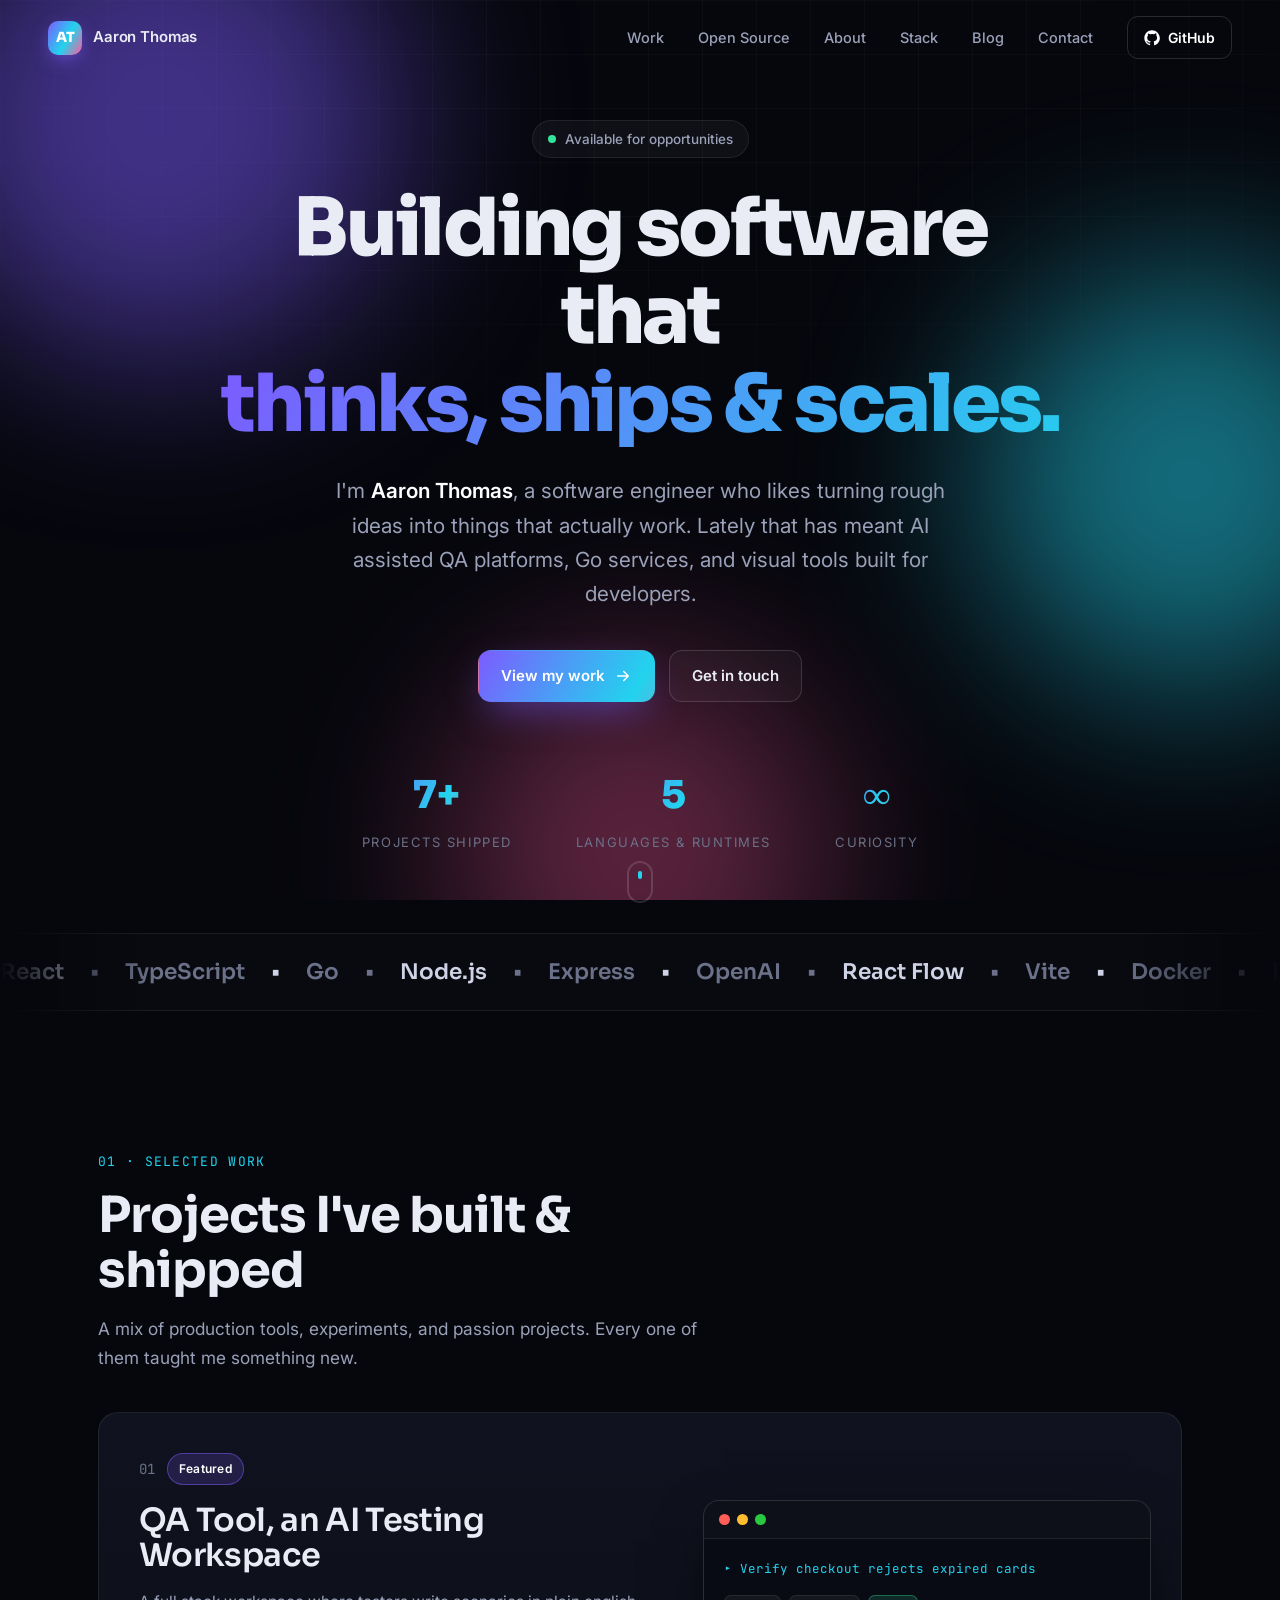
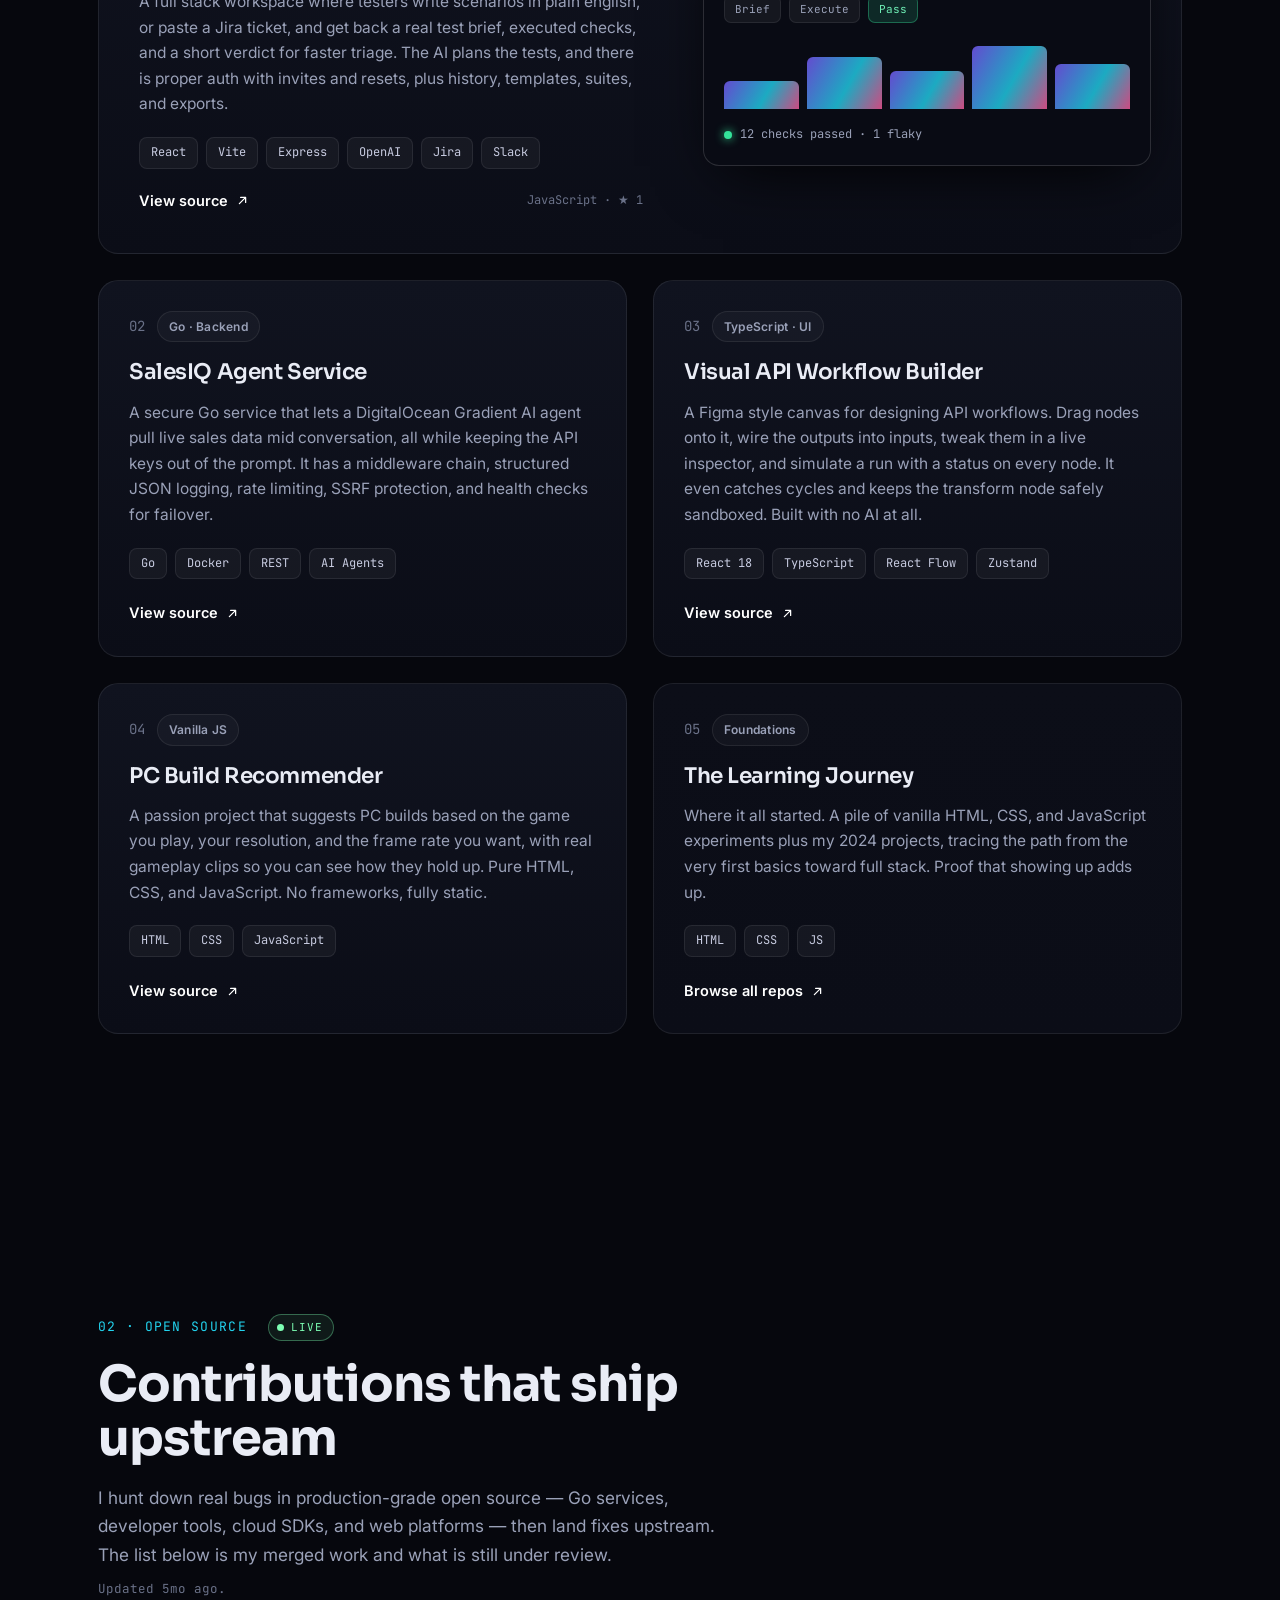
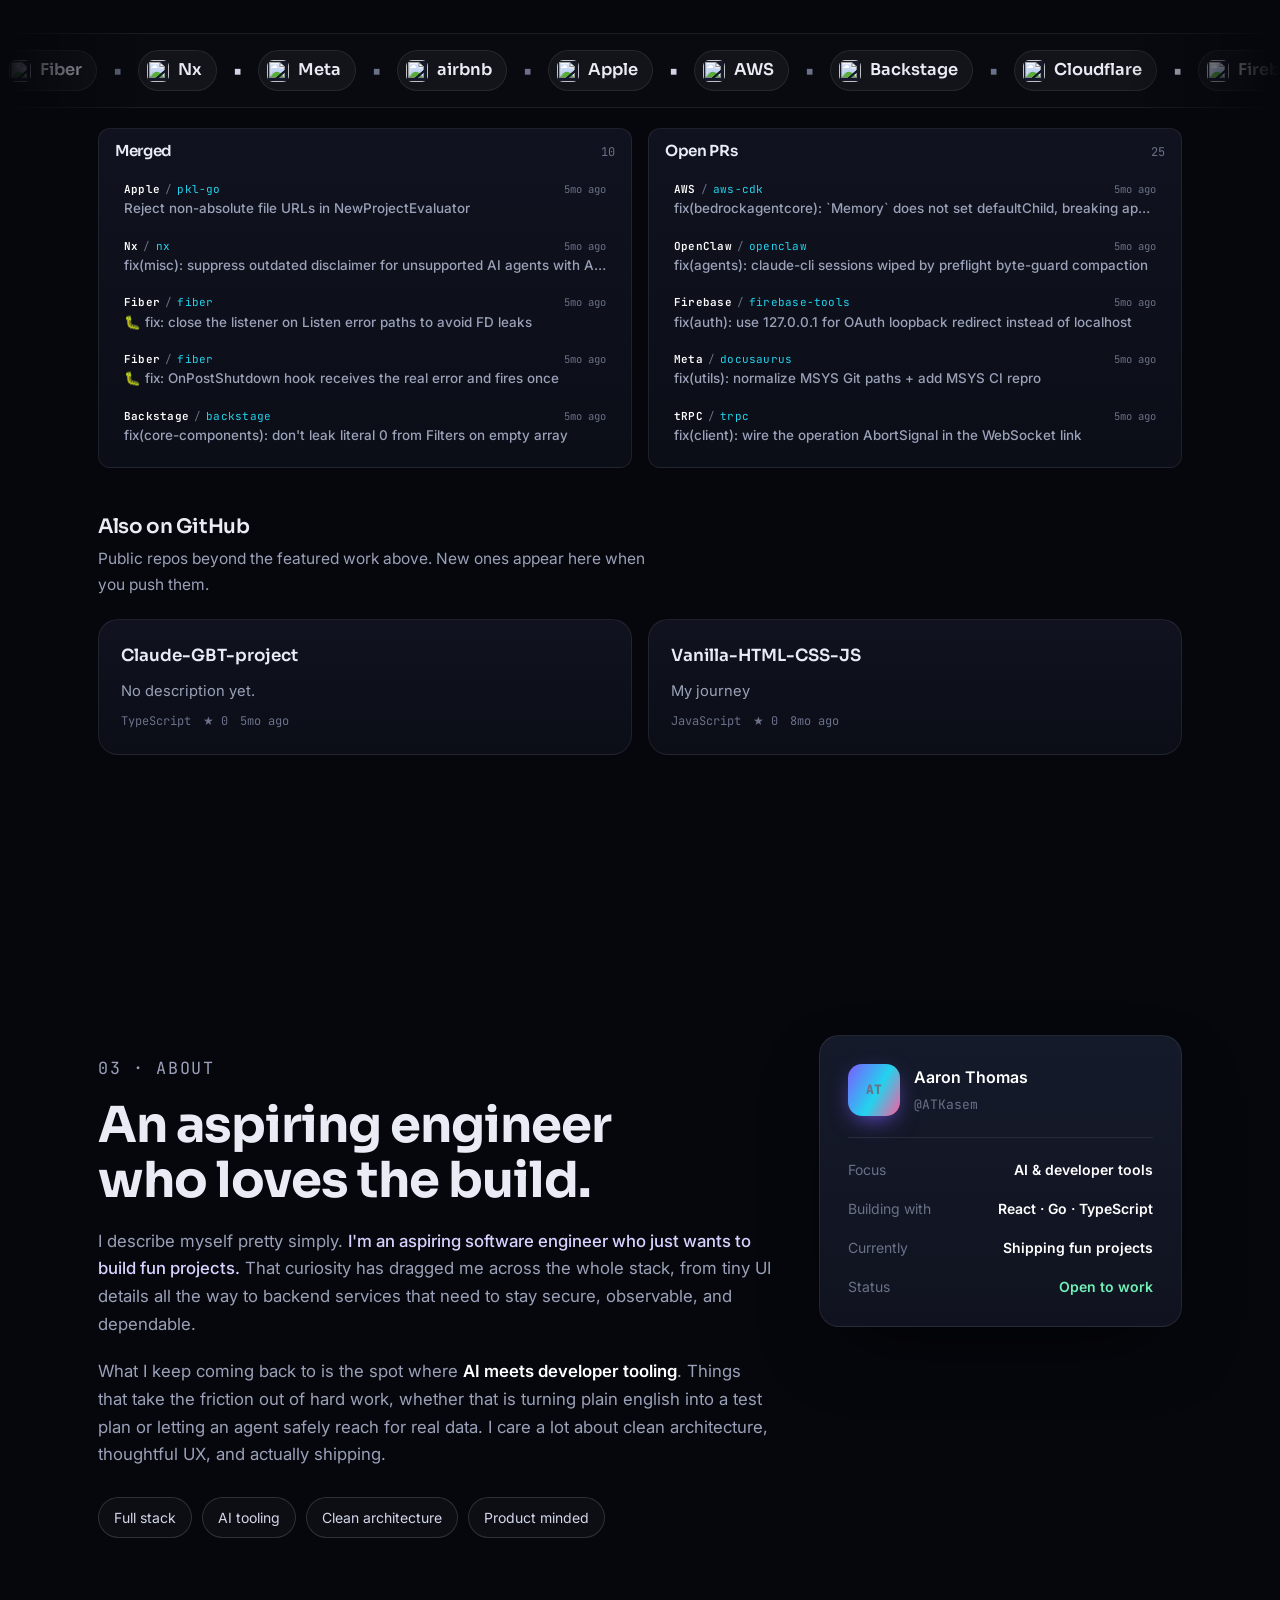
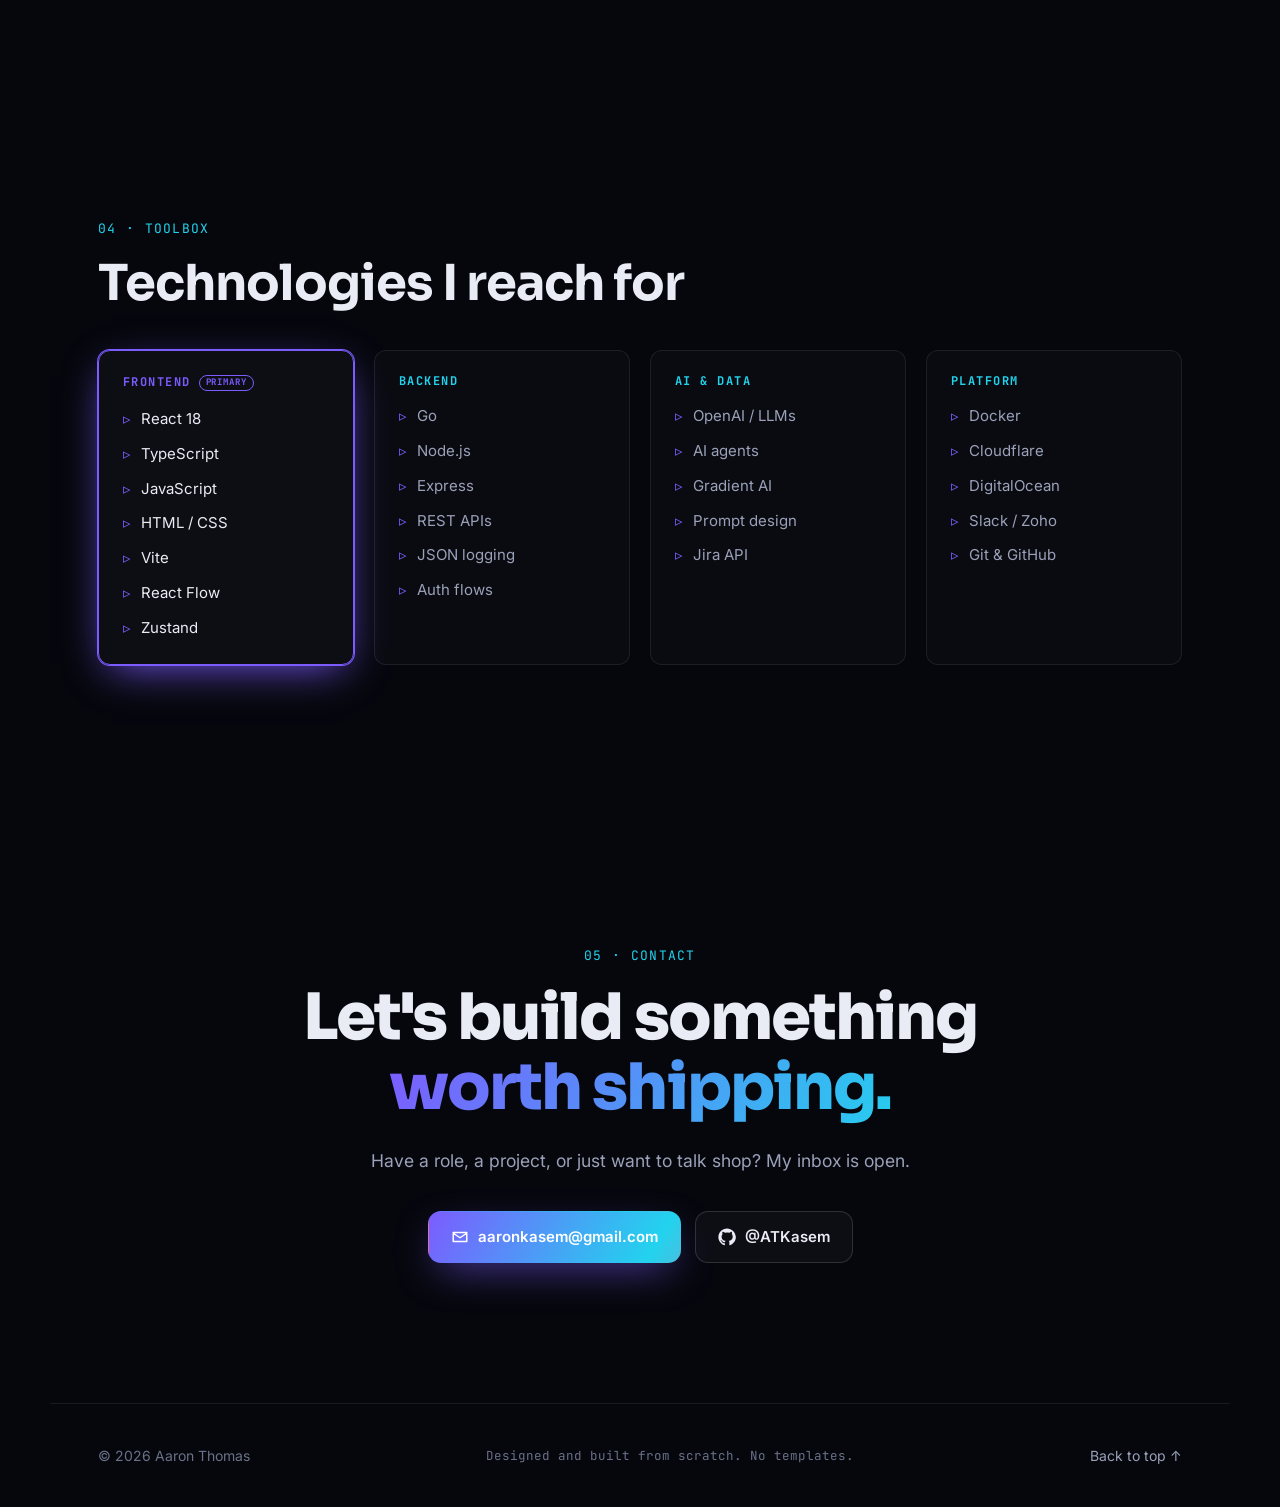
==== commit ed7e7d89: "Rewrite the Open Source section description around real upstream work." ====
--- a/index.html
+++ b/index.html
@@ -237,8 +237,9 @@
           </p>
           <h2 class="section__title">Contributions that ship upstream</h2>
           <p class="section__sub">
-            Merged and open pull requests pulled live from GitHub. New merges and repos show up here
-            automatically — no redeploy needed.
+            I hunt down real bugs in production-grade open source — Go services, developer tools,
+            cloud SDKs, and web platforms — then land fixes upstream. The list below is my merged
+            work and what is still under review.
             <span class="oss__updated" id="oss-updated" hidden></span>
           </p>
         </div>
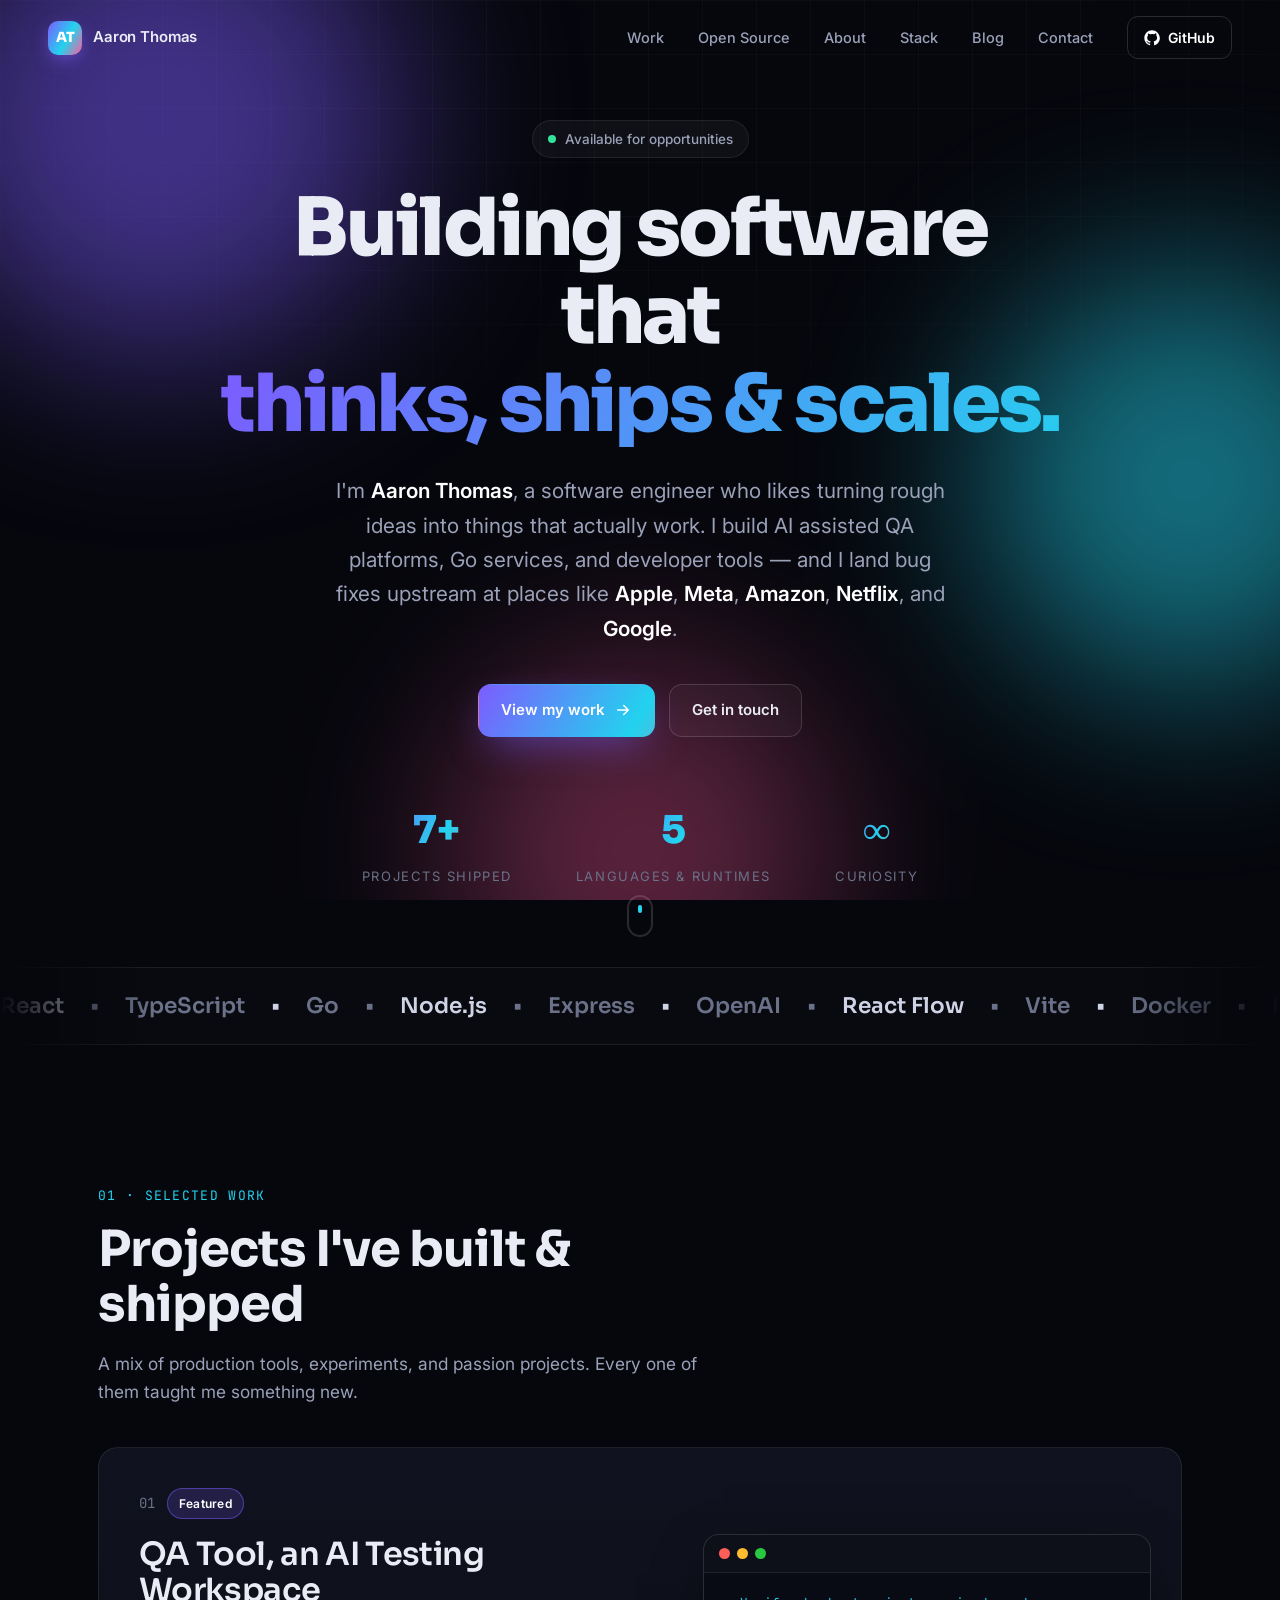
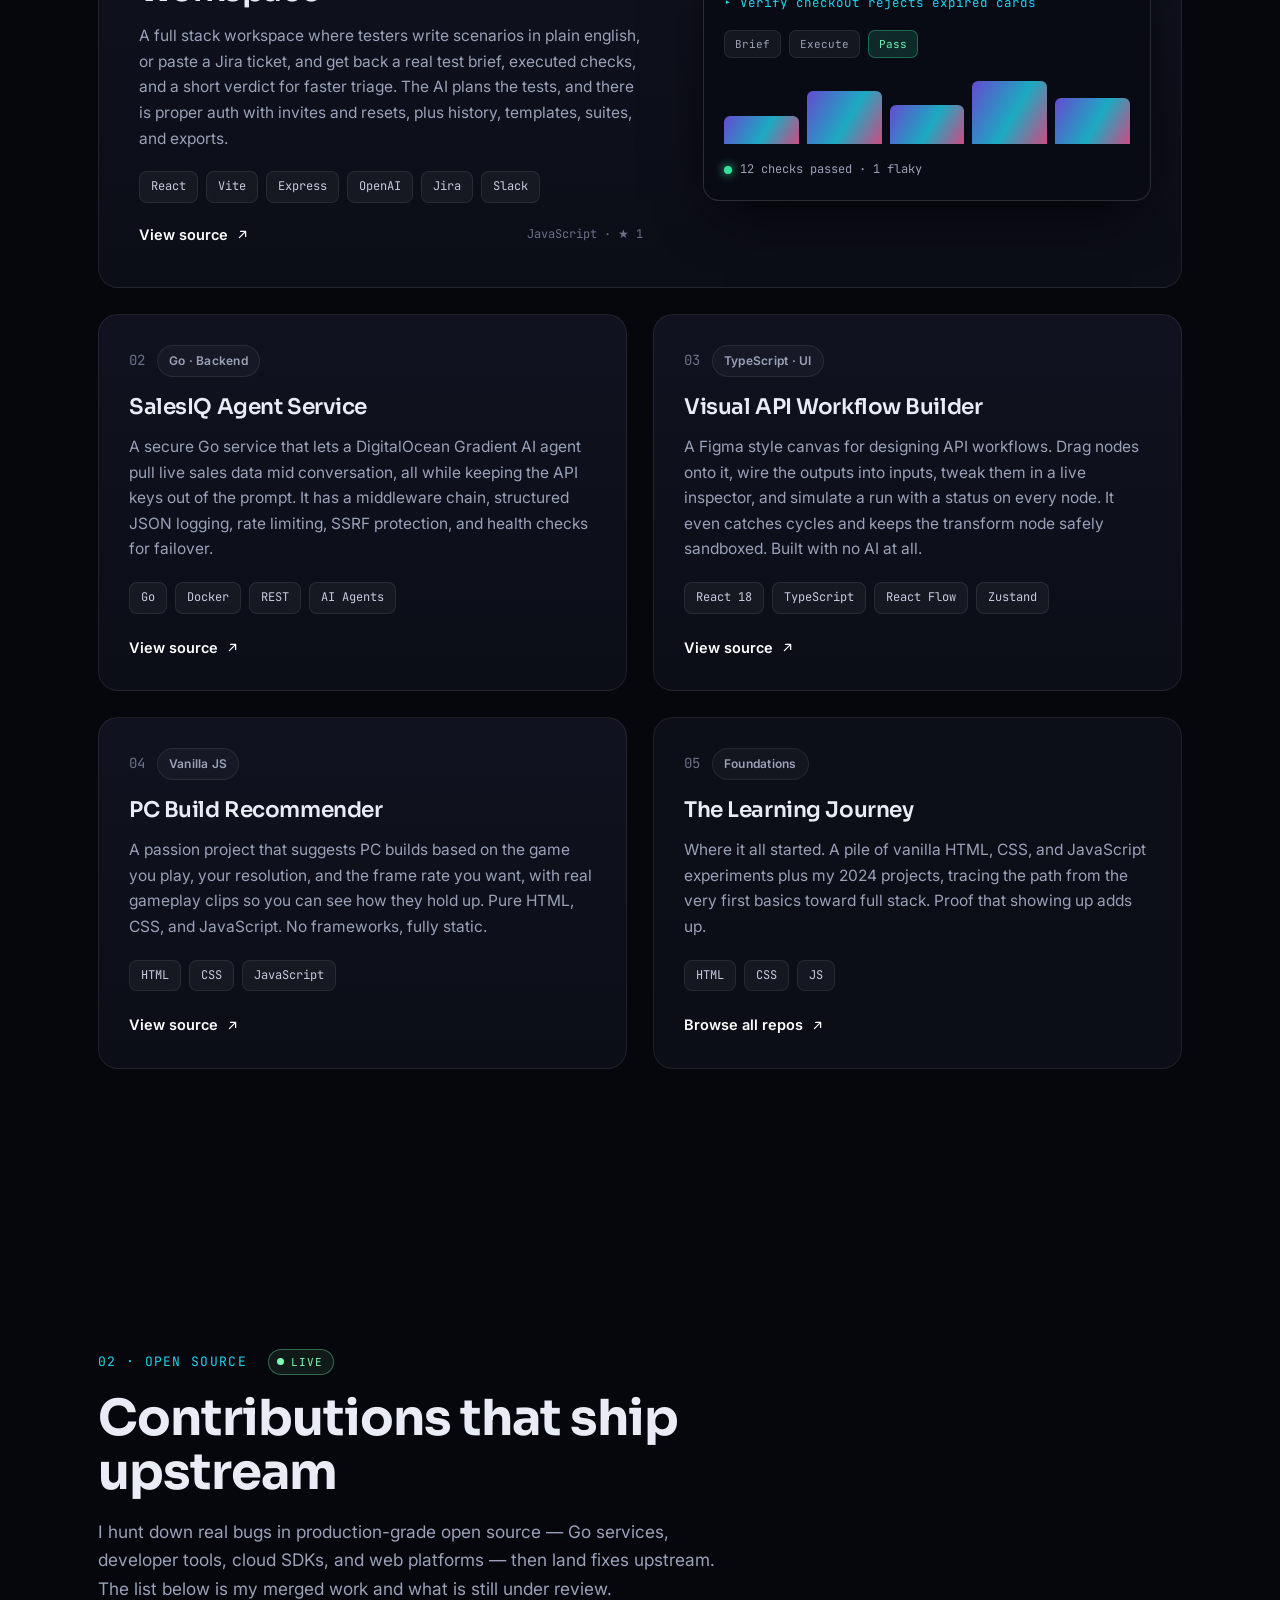
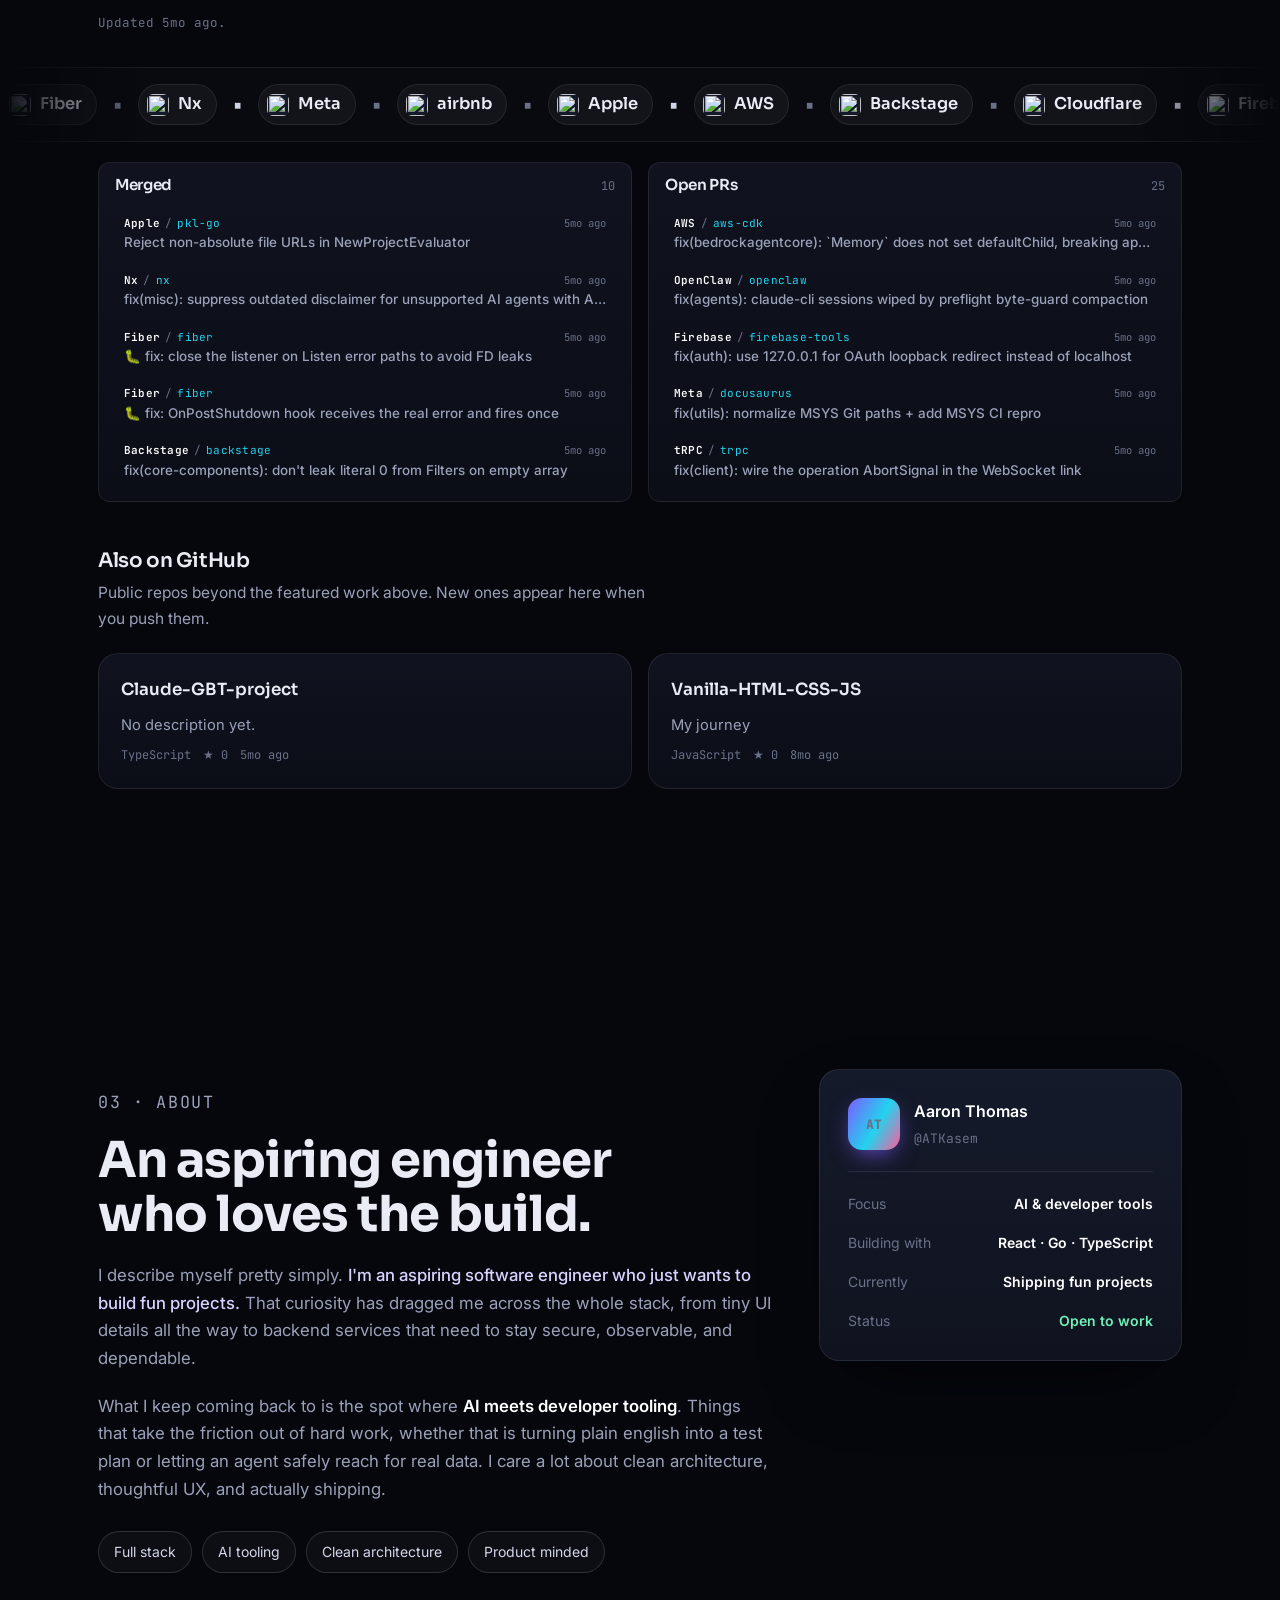
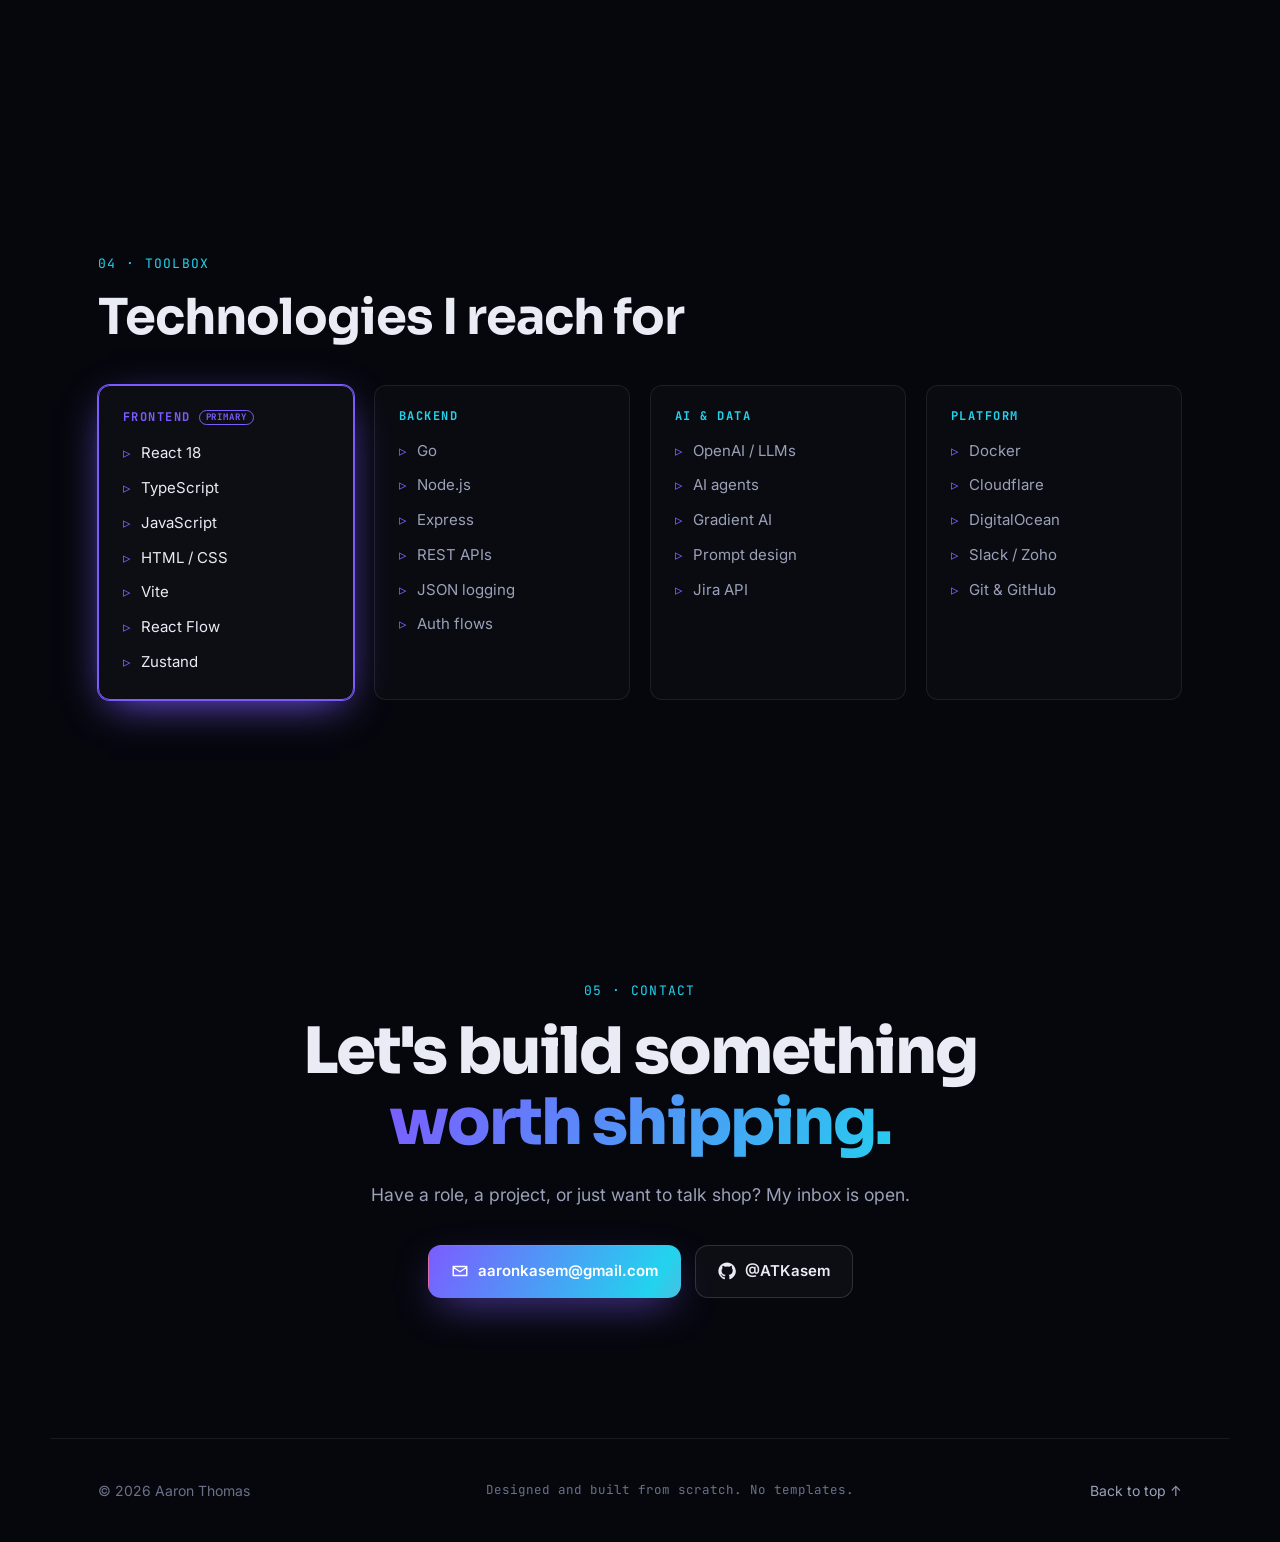
==== commit b738f3e8: "Mention FAANG upstream contributions in the hero bio." ====
--- a/index.html
+++ b/index.html
@@ -61,8 +61,9 @@
         </h1>
         <p class="hero__lead">
           I'm <strong>Aaron Thomas</strong>, a software engineer who likes turning rough ideas into
-          things that actually work. Lately that has meant AI assisted QA platforms, Go services, and
-          visual tools built for developers.
+          things that actually work. I build AI assisted QA platforms, Go services, and developer tools —
+          and I land bug fixes upstream at places like <strong>Apple</strong>, <strong>Meta</strong>,
+          <strong>Amazon</strong>, <strong>Netflix</strong>, and <strong>Google</strong>.
         </p>
         <div class="hero__actions">
           <a href="#work" class="btn btn--primary">View my work
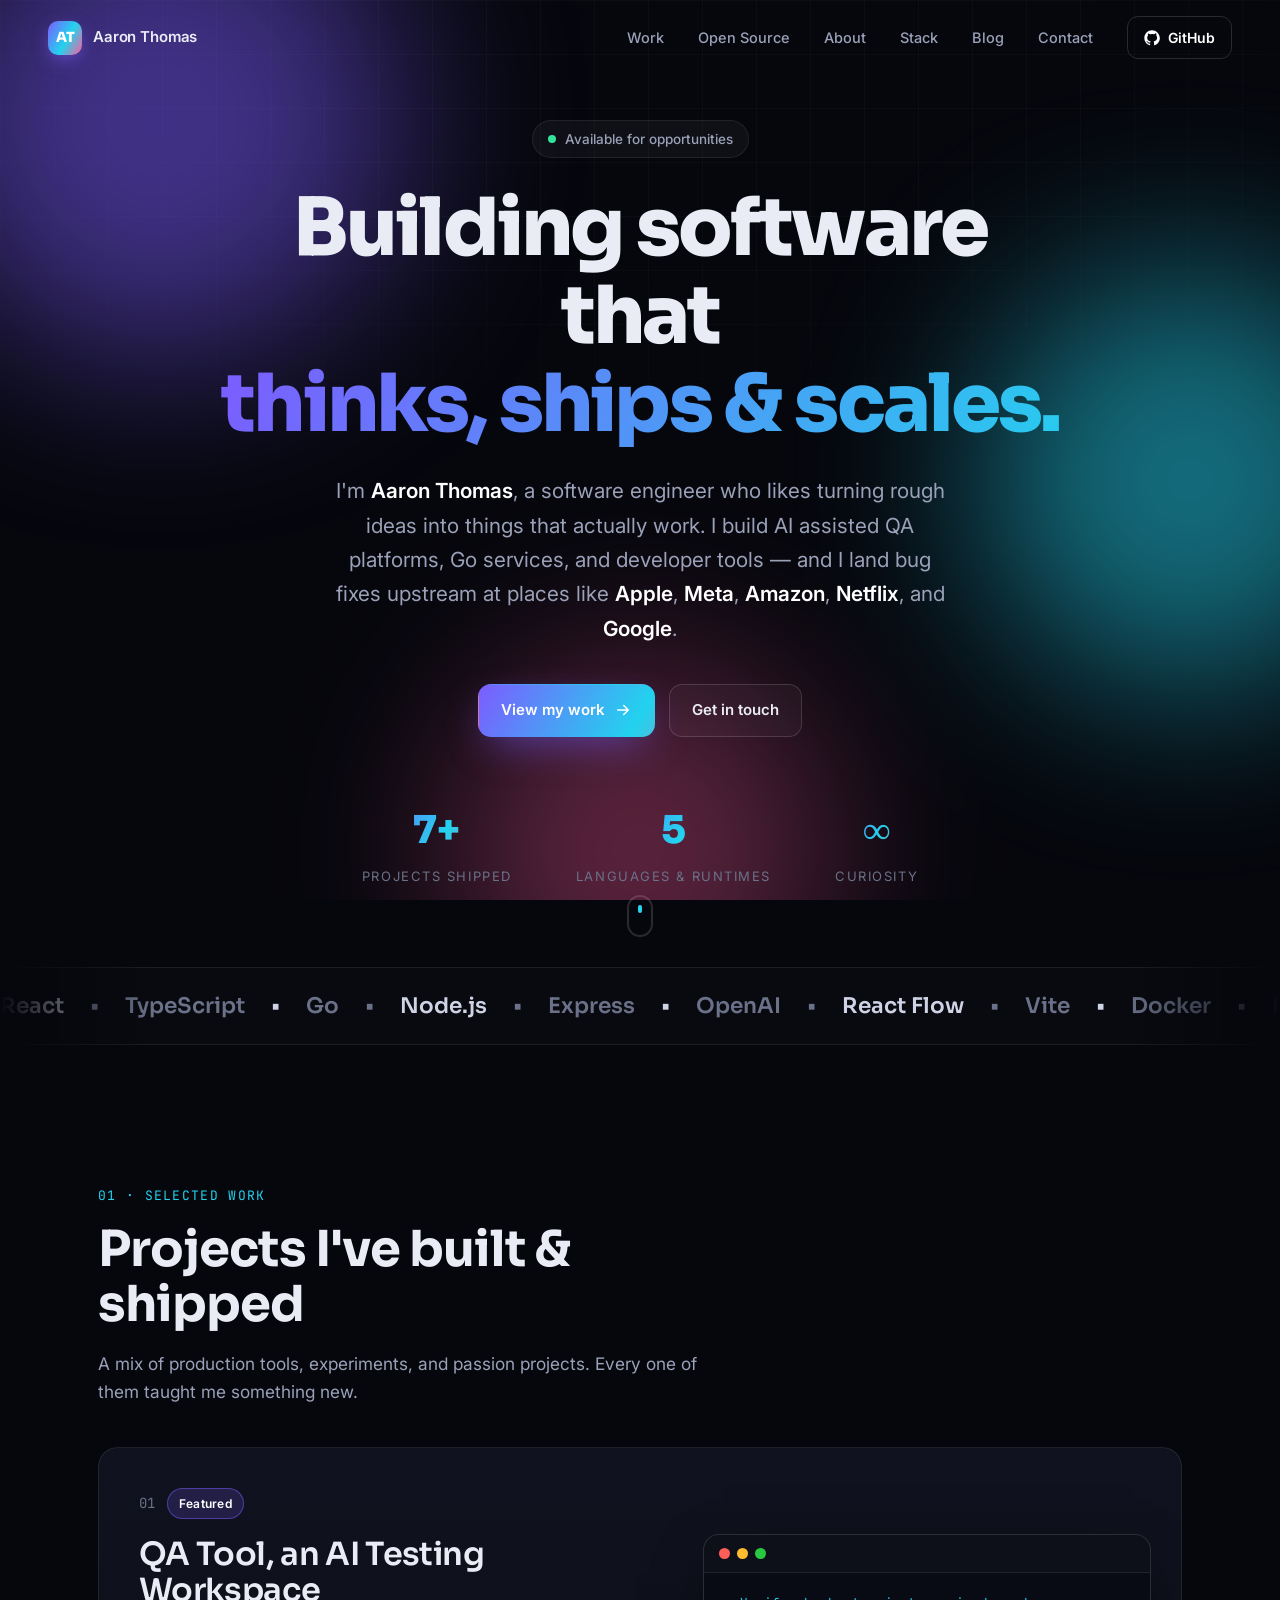
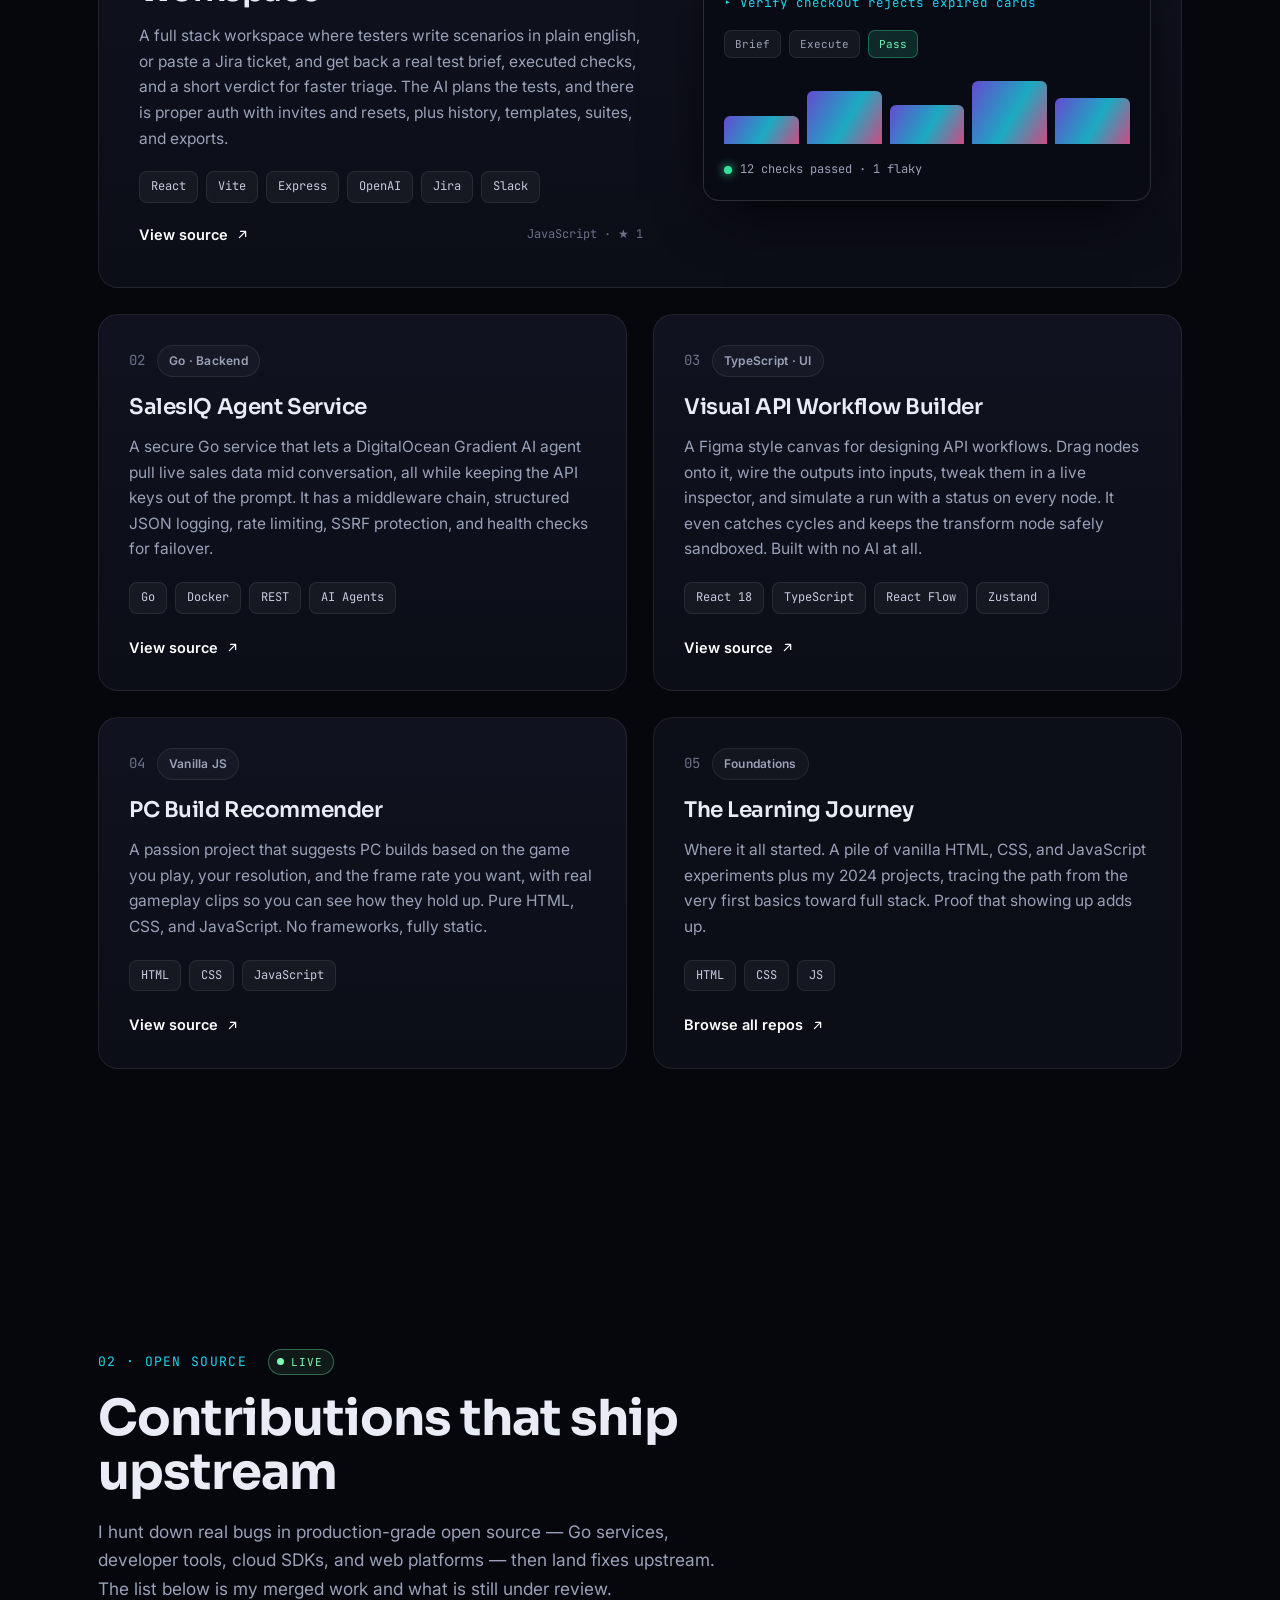
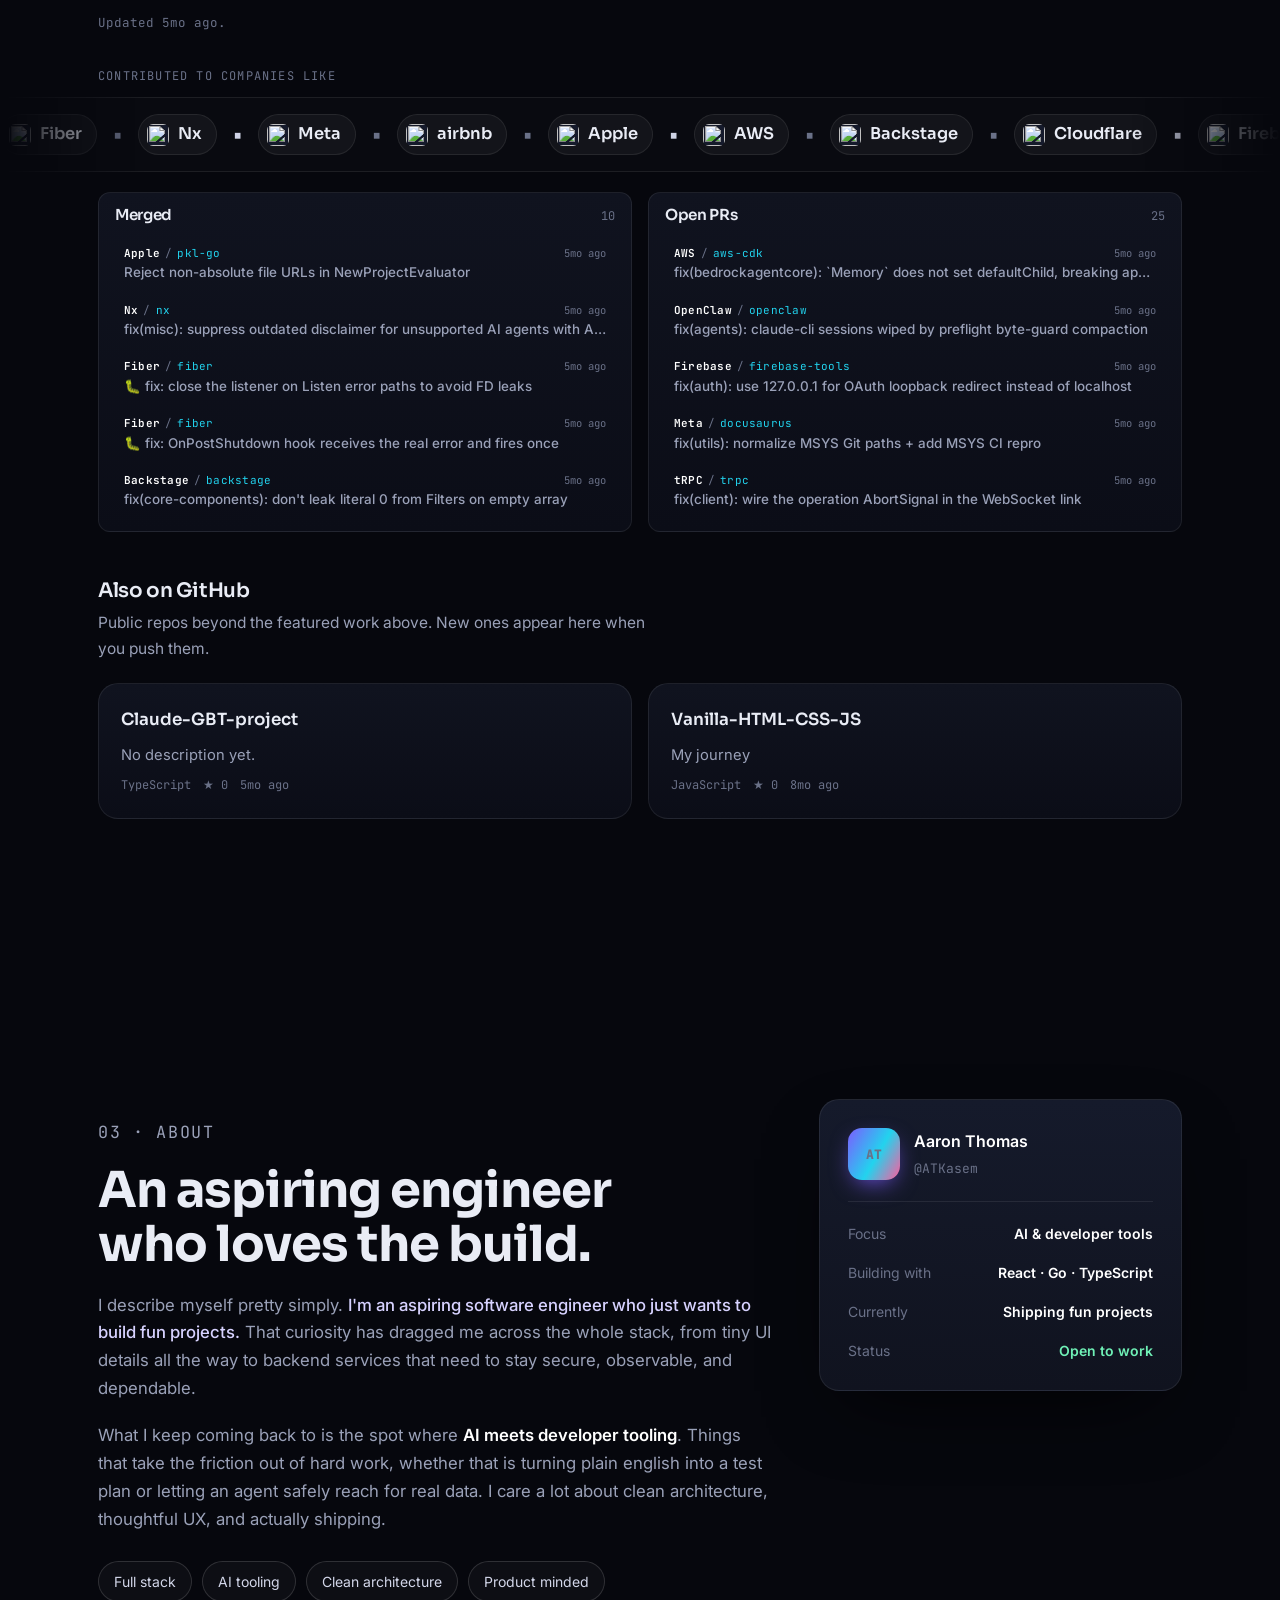
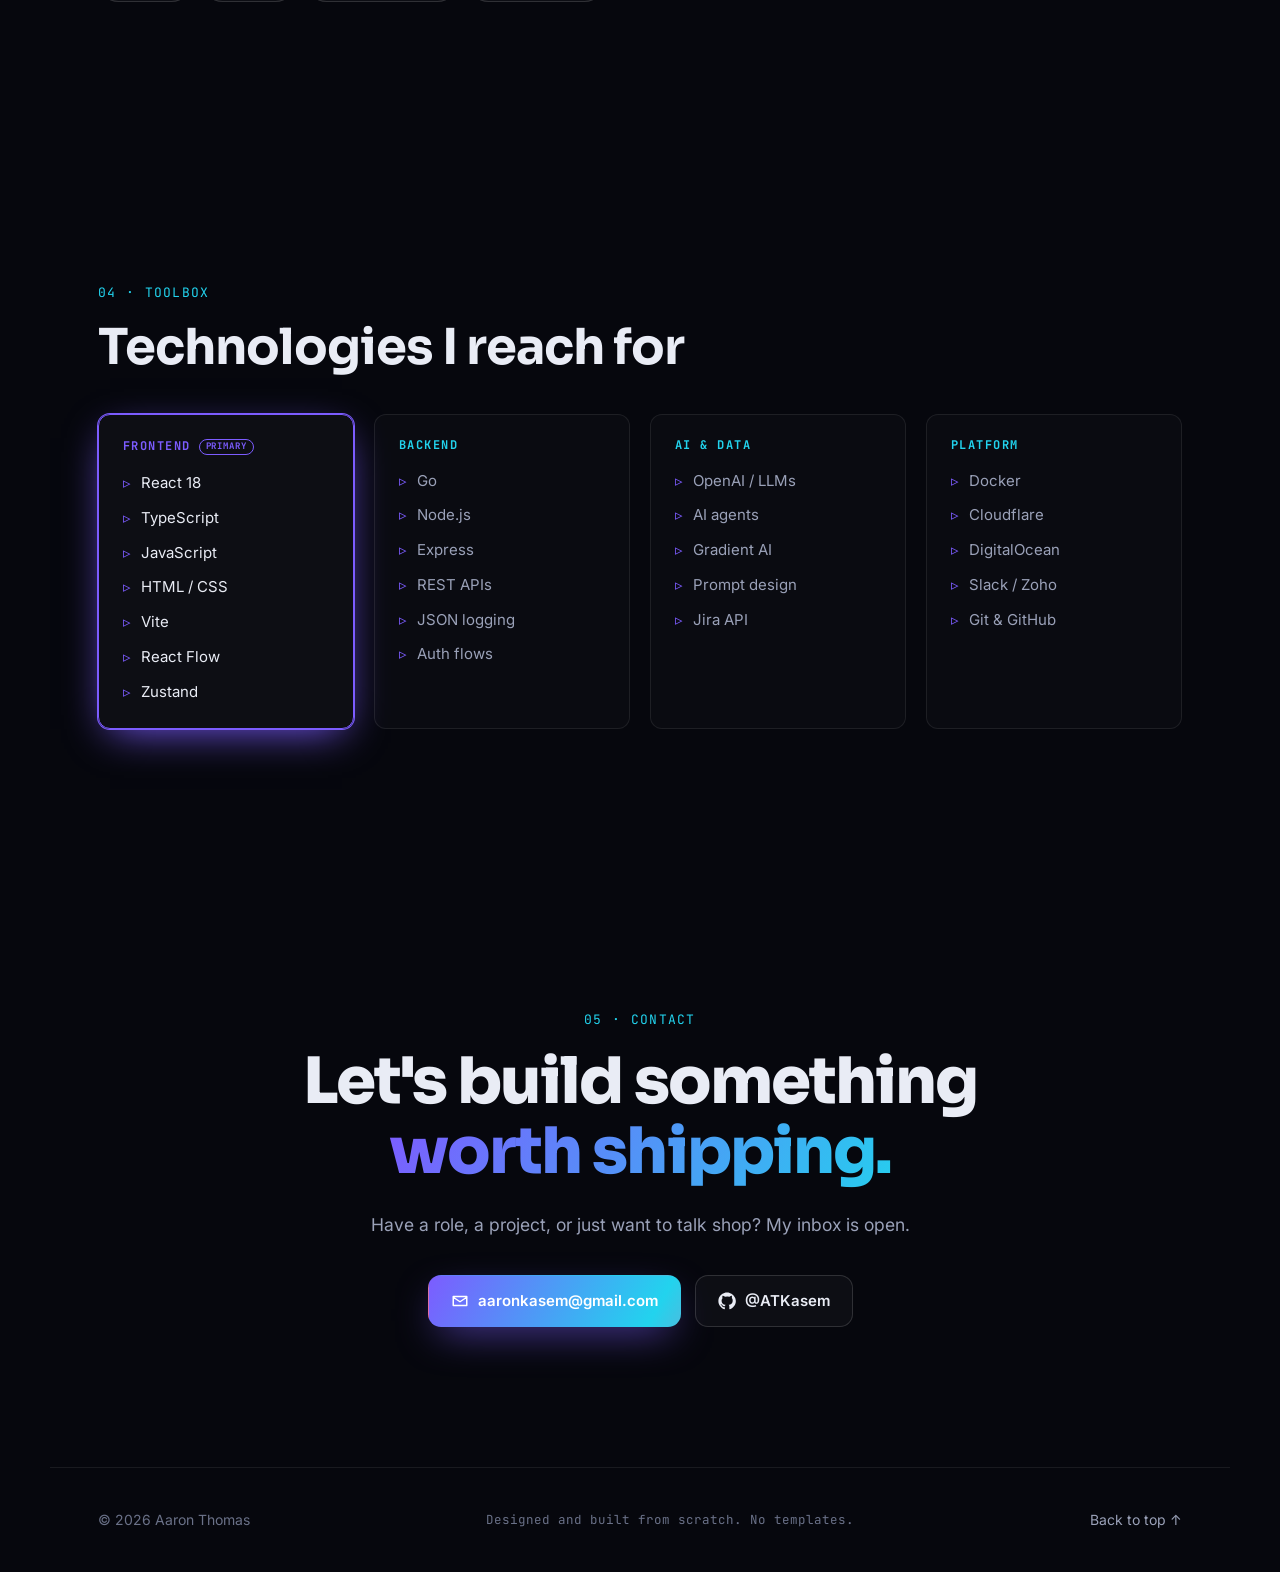
==== commit e46900c3: "Add a label above the Open Source company marquee." ====
--- a/index.html
+++ b/index.html
@@ -247,6 +247,7 @@
       </div>
 
       <!-- Full-width band (outside .section max-width), same as the frameworks marquee -->
+      <p class="oss__marquee-label">Contributed to companies like</p>
       <div class="marquee marquee--orgs" id="org-marquee" aria-label="Companies and organizations contributed to">
         <div class="marquee__track" id="org-marquee-track">
           <a class="marquee__org" href="https://github.com/apple" target="_blank" rel="noopener"><img src="https://github.com/apple.png?size=64" alt="" width="22" height="22" /><span>Apple</span></a><span class="marquee__dot" aria-hidden="true">•</span>
--- a/styles.css
+++ b/styles.css
@@ -173,6 +173,17 @@
 .marquee__track > span { font-family: "Sora"; font-weight: 600; font-size: 1.35rem; color: var(--muted-2); }
 .marquee__track > span:nth-child(3n+1) { color: #cfd3e6; }
 @keyframes marquee { to { transform: translateX(-50%); } }
+
+.oss__marquee-label {
+  margin: 0 auto 10px;
+  max-width: var(--max);
+  padding: 0 clamp(18px, 5vw, 48px);
+  font-family: "JetBrains Mono", monospace;
+  font-size: 12px;
+  letter-spacing: .1em;
+  text-transform: uppercase;
+  color: var(--muted-2);
+}
 
 /* Company strip — full width; same 32s scroll as frameworks */
 .marquee--orgs {
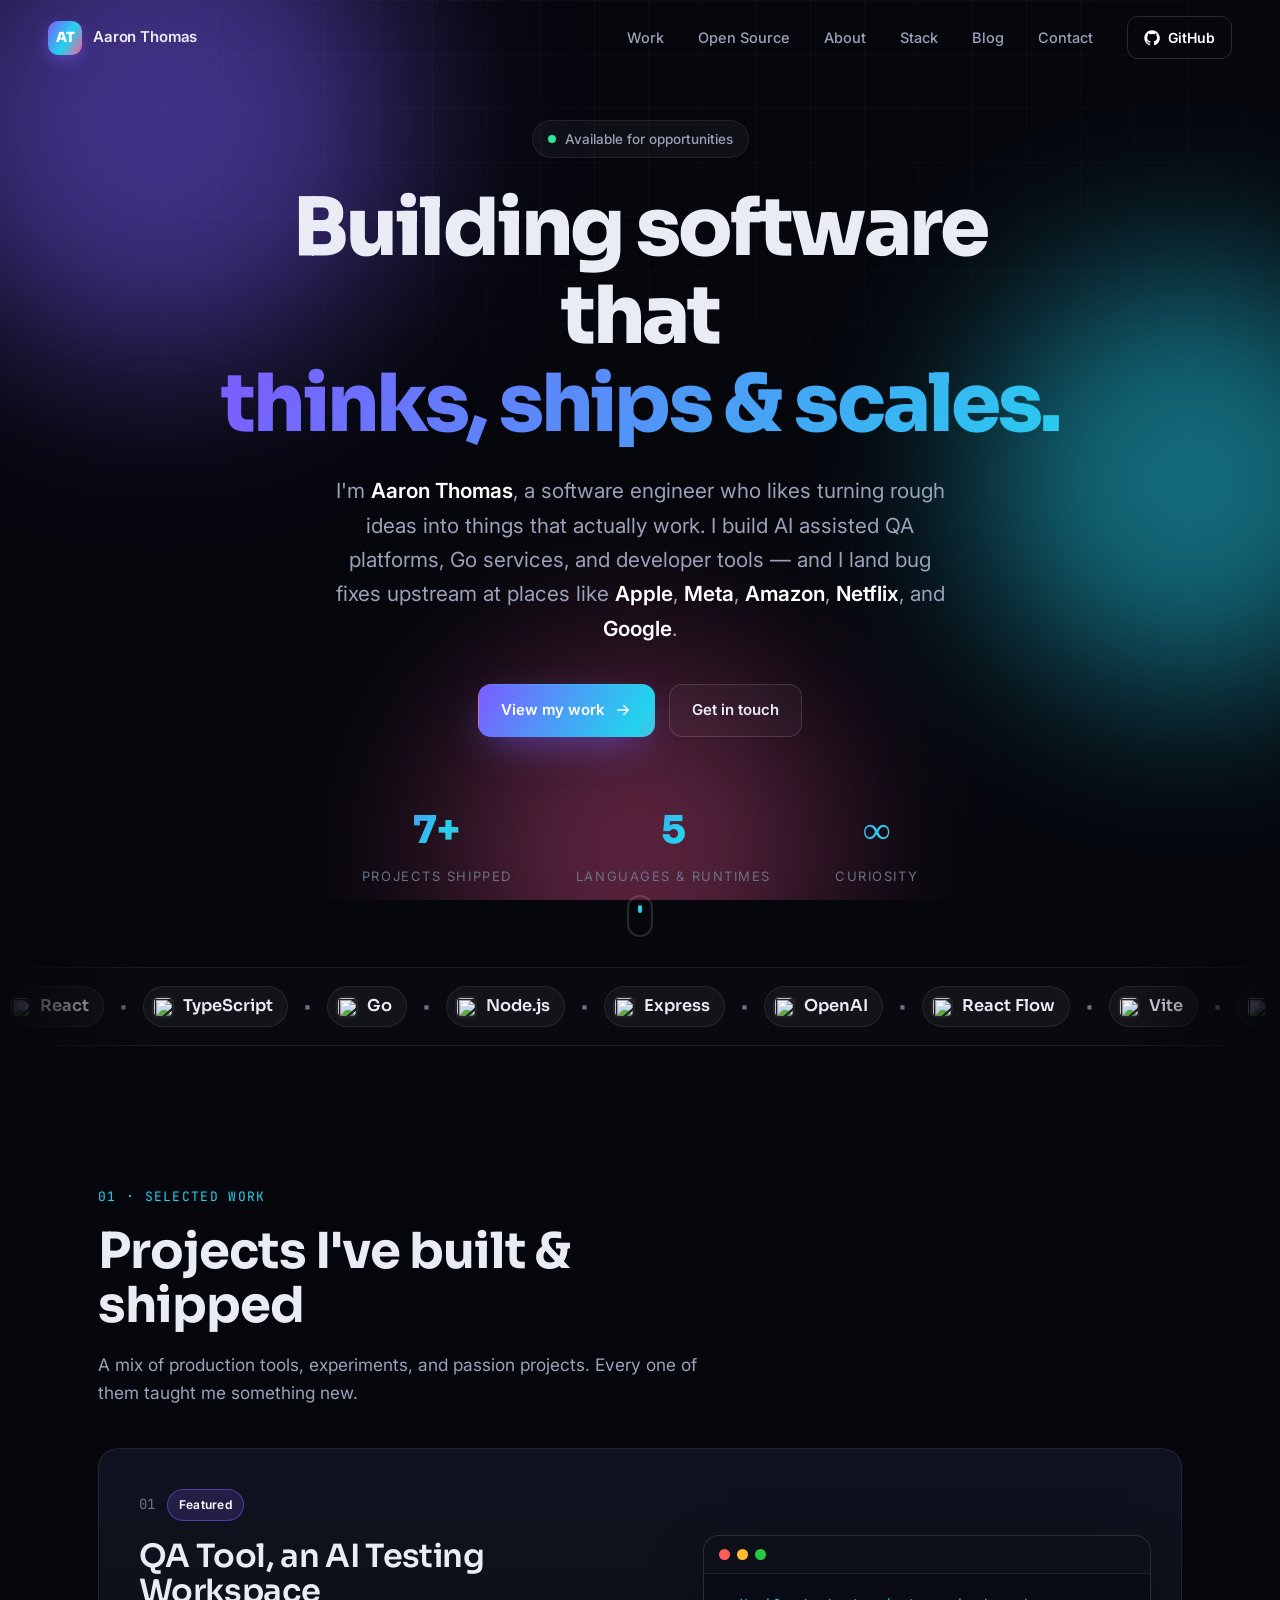
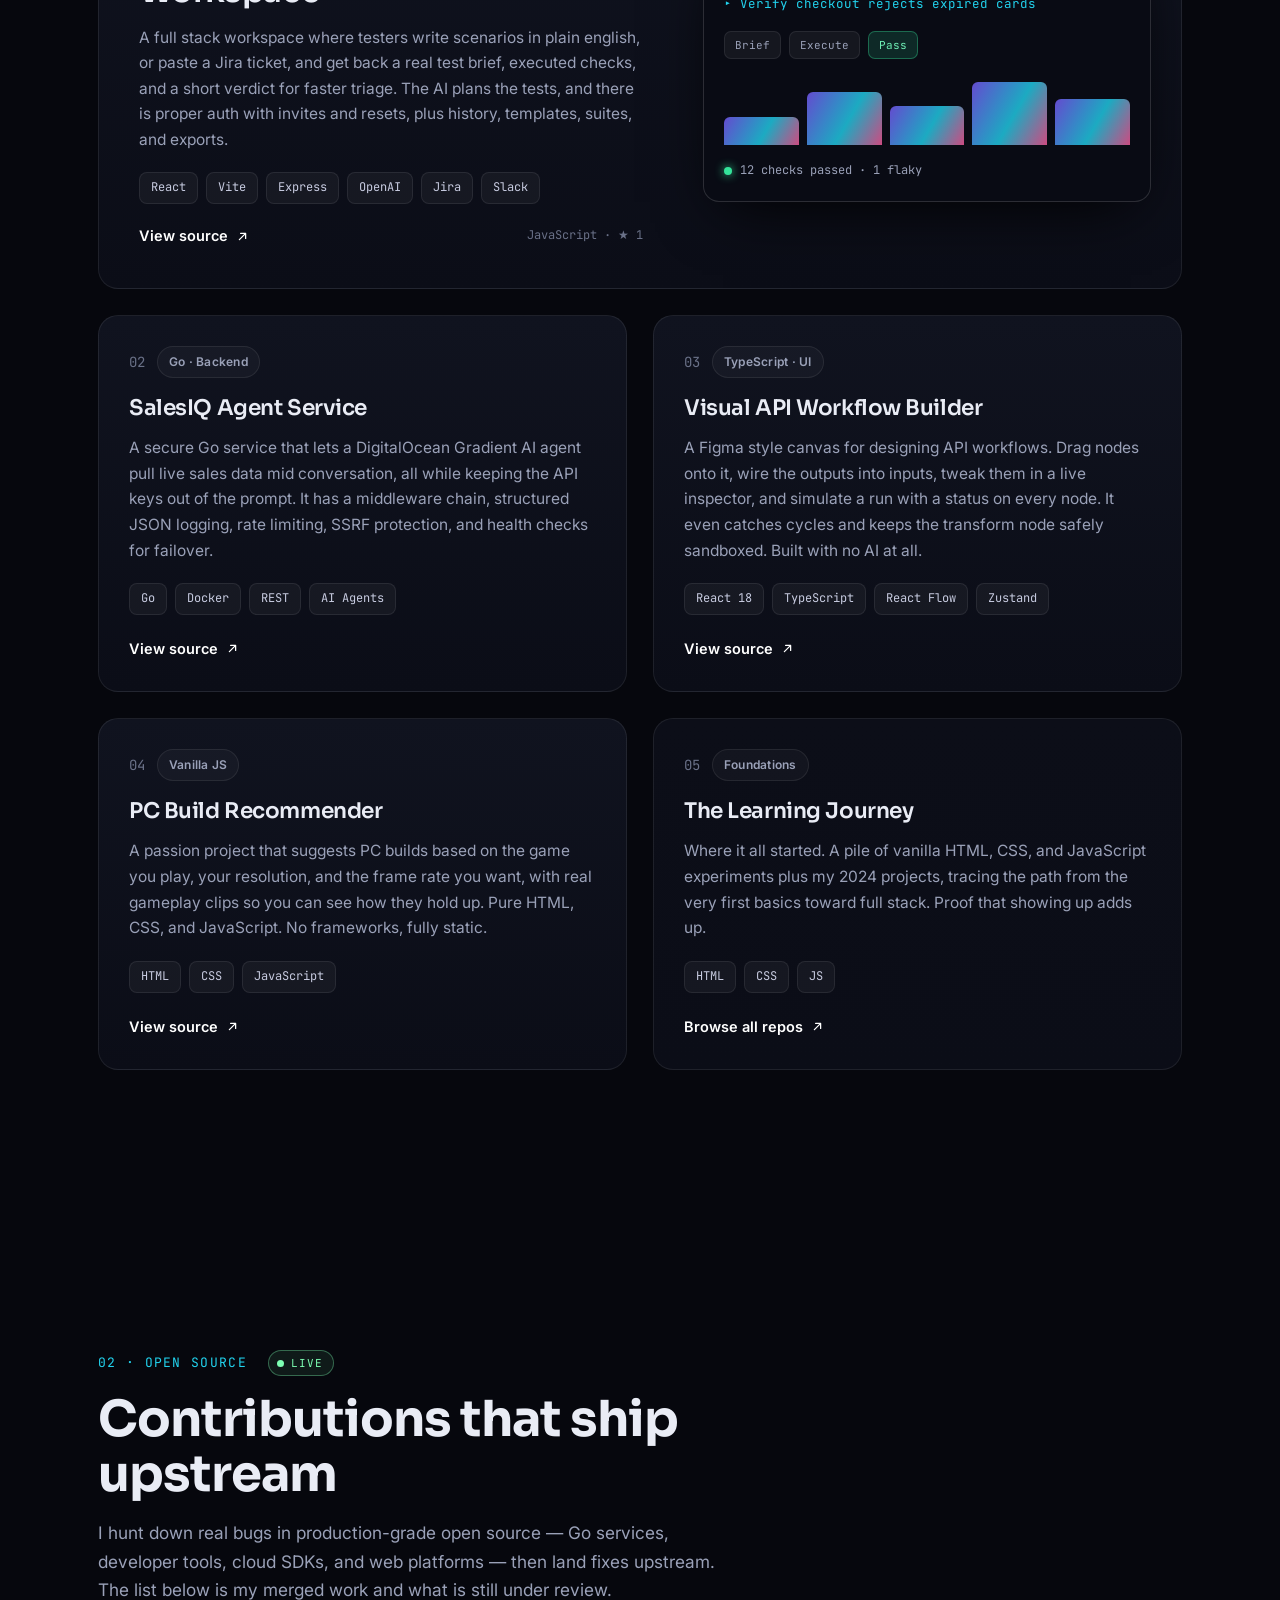
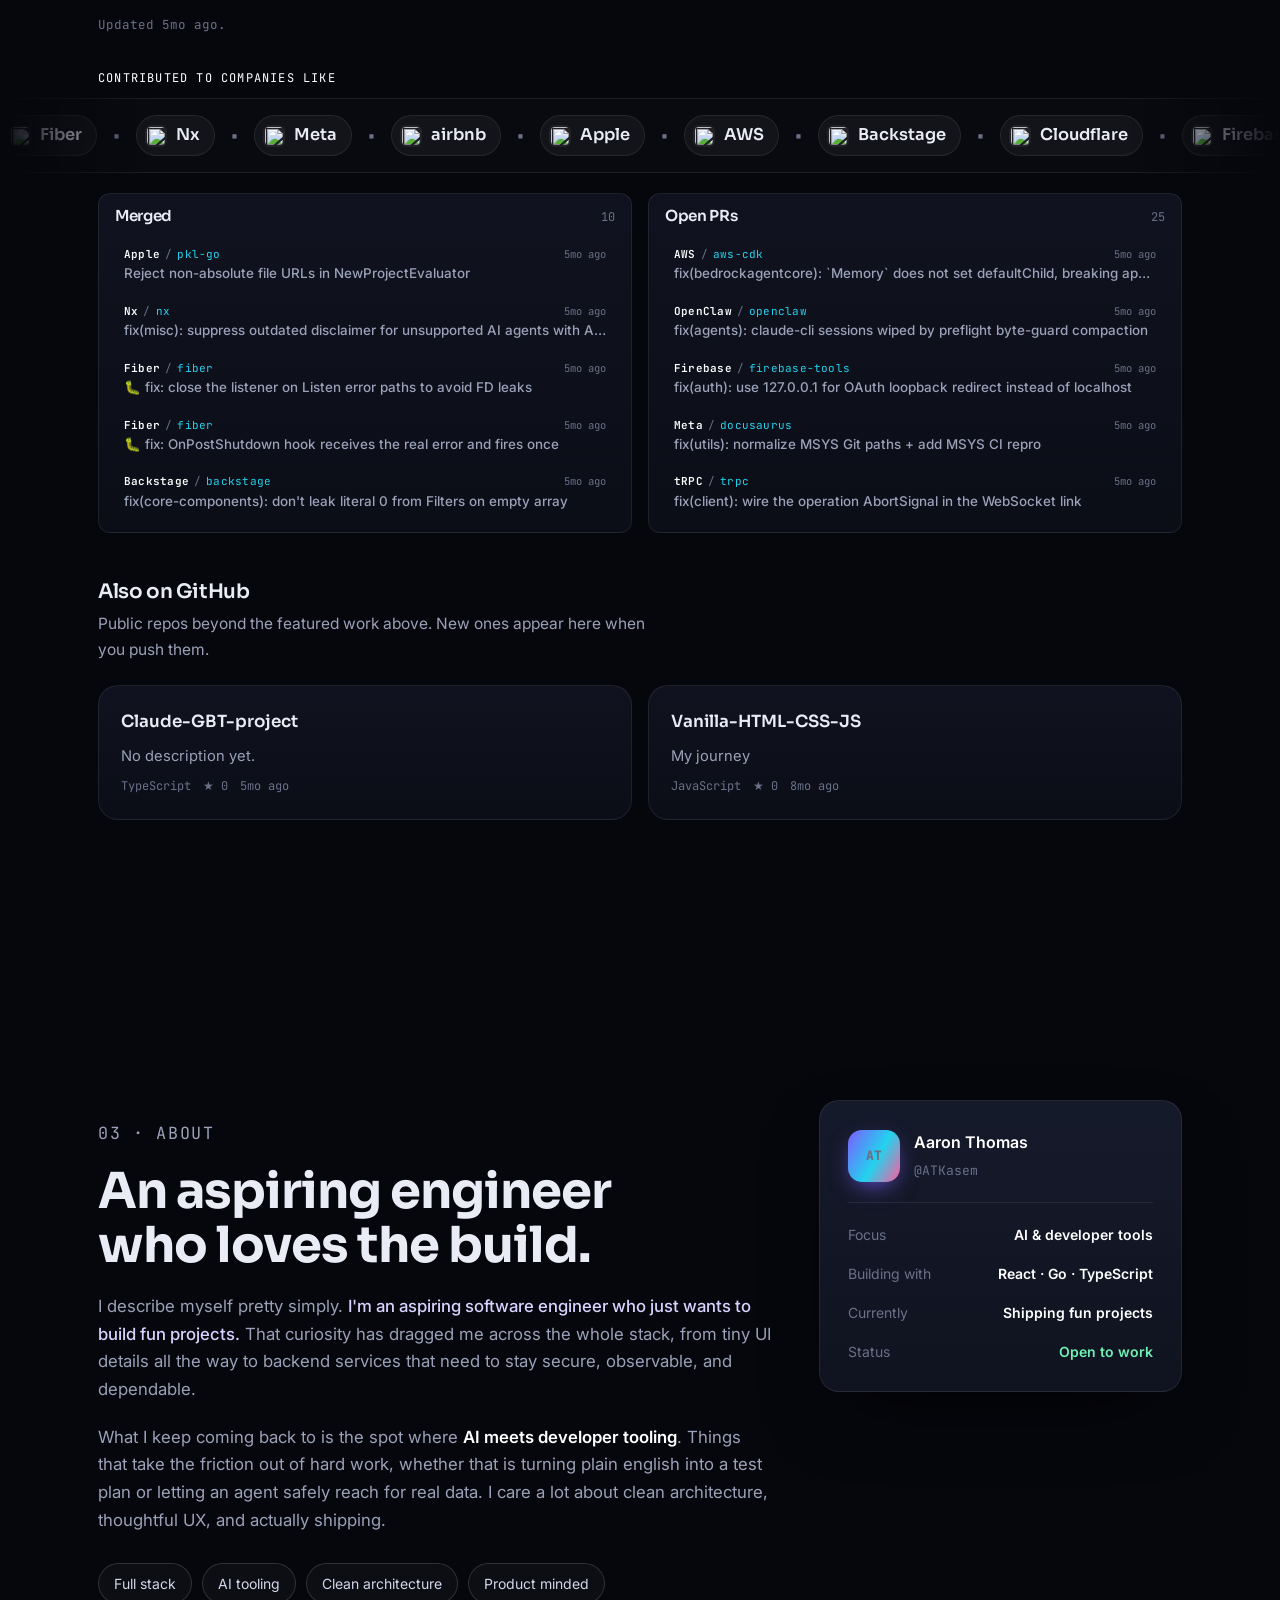
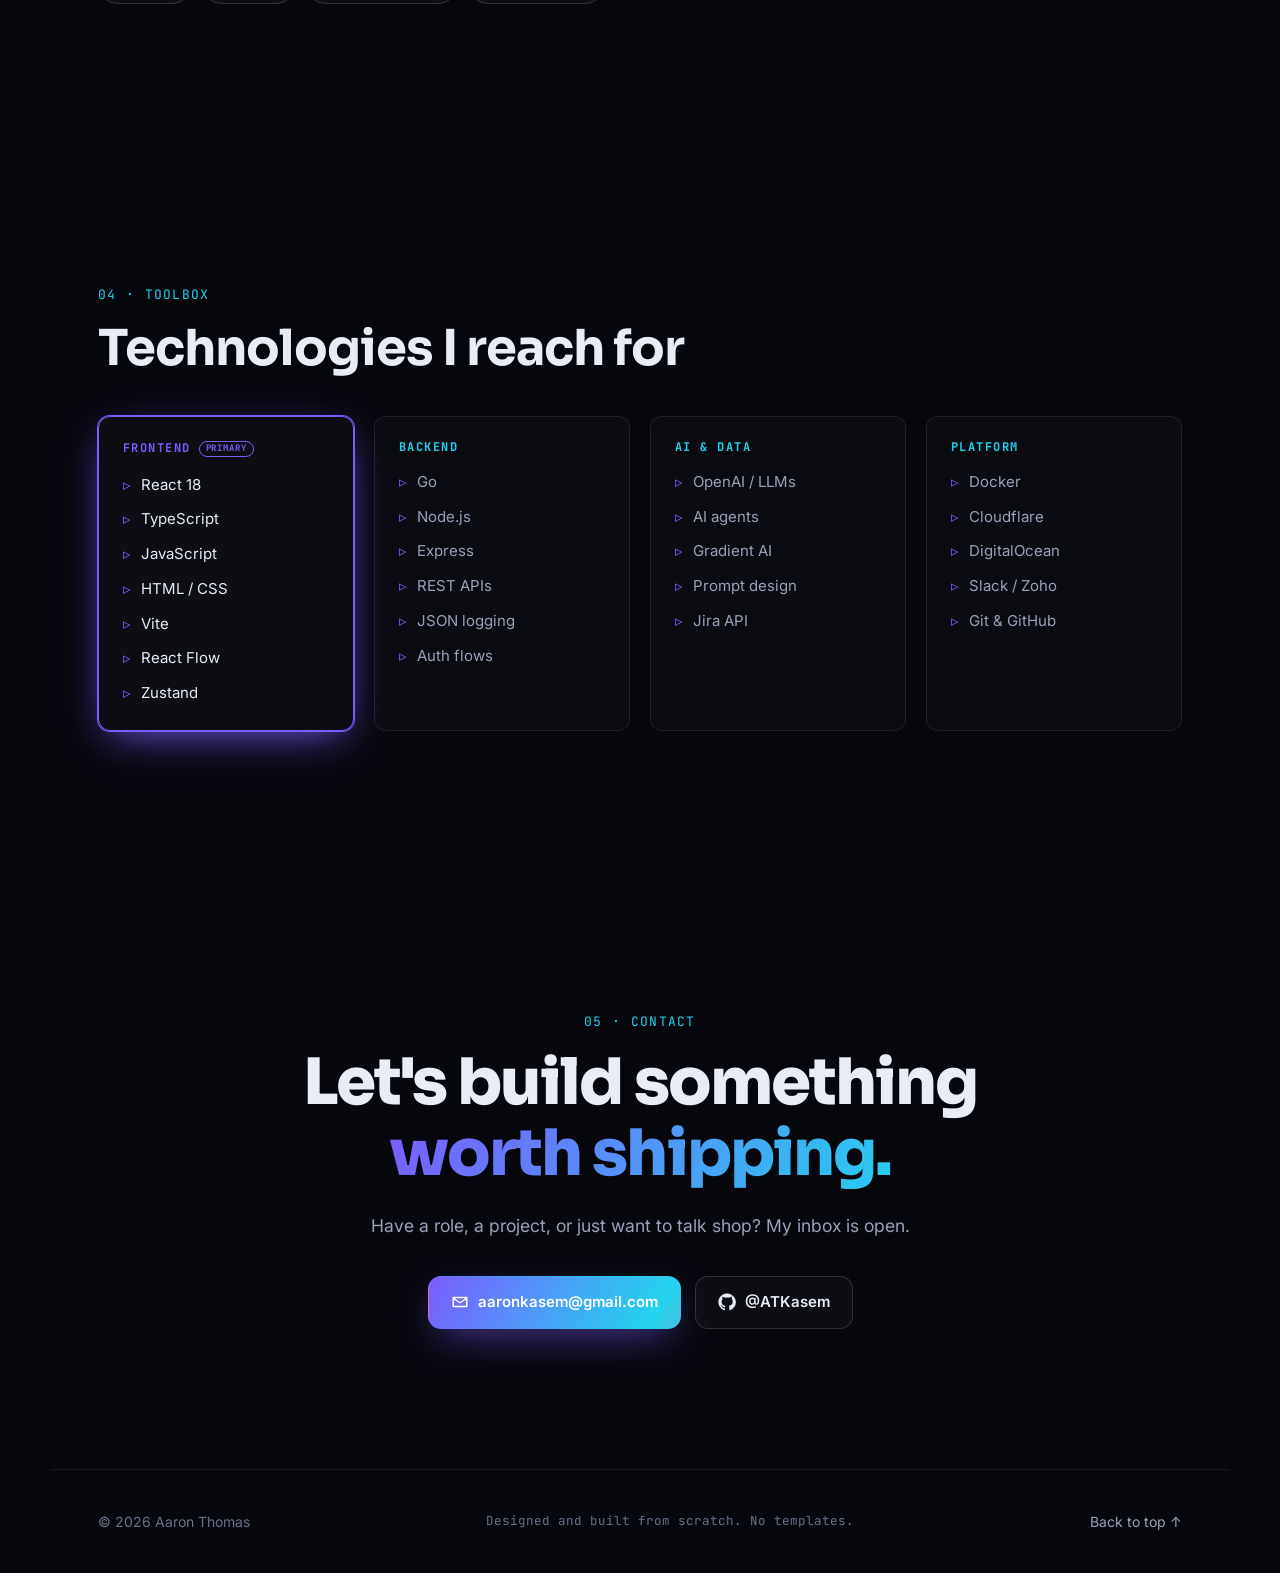
==== commit fb4679a9: "Give the frameworks marquee branded logo chips." ====
--- a/index.html
+++ b/index.html
@@ -84,17 +84,31 @@
       </a>
     </section>
 
-    <!-- Marquee -->
-    <div class="marquee" aria-hidden="true">
+    <!-- Marquee — stack / frameworks (branded chips) -->
+    <div class="marquee marquee--tech" aria-label="Technologies I use">
       <div class="marquee__track">
-        <span>React</span><span>•</span><span>TypeScript</span><span>•</span><span>Go</span><span>•</span>
-        <span>Node.js</span><span>•</span><span>Express</span><span>•</span><span>OpenAI</span><span>•</span>
-        <span>React Flow</span><span>•</span><span>Vite</span><span>•</span><span>Docker</span><span>•</span>
-        <span>REST APIs</span><span>•</span><span>Zustand</span><span>•</span>
-        <span>React</span><span>•</span><span>TypeScript</span><span>•</span><span>Go</span><span>•</span>
-        <span>Node.js</span><span>•</span><span>Express</span><span>•</span><span>OpenAI</span><span>•</span>
-        <span>React Flow</span><span>•</span><span>Vite</span><span>•</span><span>Docker</span><span>•</span>
-        <span>REST APIs</span><span>•</span><span>Zustand</span><span>•</span>
+        <a class="marquee__chip" href="https://react.dev" target="_blank" rel="noopener"><img src="https://cdn.simpleicons.org/react/61DAFB" alt="" width="22" height="22" loading="lazy" /><span>React</span></a><span class="marquee__dot" aria-hidden="true">•</span>
+        <a class="marquee__chip" href="https://www.typescriptlang.org" target="_blank" rel="noopener"><img src="https://cdn.simpleicons.org/typescript/3178C6" alt="" width="22" height="22" loading="lazy" /><span>TypeScript</span></a><span class="marquee__dot" aria-hidden="true">•</span>
+        <a class="marquee__chip" href="https://go.dev" target="_blank" rel="noopener"><img src="https://cdn.simpleicons.org/go/00ADD8" alt="" width="22" height="22" loading="lazy" /><span>Go</span></a><span class="marquee__dot" aria-hidden="true">•</span>
+        <a class="marquee__chip" href="https://nodejs.org" target="_blank" rel="noopener"><img src="https://cdn.simpleicons.org/nodedotjs/5FA04E" alt="" width="22" height="22" loading="lazy" /><span>Node.js</span></a><span class="marquee__dot" aria-hidden="true">•</span>
+        <a class="marquee__chip" href="https://expressjs.com" target="_blank" rel="noopener"><img src="https://cdn.simpleicons.org/express/ffffff" alt="" width="22" height="22" loading="lazy" /><span>Express</span></a><span class="marquee__dot" aria-hidden="true">•</span>
+        <a class="marquee__chip" href="https://openai.com" target="_blank" rel="noopener"><img src="https://cdn.simpleicons.org/openai/ffffff" alt="" width="22" height="22" loading="lazy" /><span>OpenAI</span></a><span class="marquee__dot" aria-hidden="true">•</span>
+        <a class="marquee__chip" href="https://reactflow.dev" target="_blank" rel="noopener"><img src="https://cdn.simpleicons.org/react/FF0072" alt="" width="22" height="22" loading="lazy" /><span>React Flow</span></a><span class="marquee__dot" aria-hidden="true">•</span>
+        <a class="marquee__chip" href="https://vitejs.dev" target="_blank" rel="noopener"><img src="https://cdn.simpleicons.org/vite/646CFF" alt="" width="22" height="22" loading="lazy" /><span>Vite</span></a><span class="marquee__dot" aria-hidden="true">•</span>
+        <a class="marquee__chip" href="https://www.docker.com" target="_blank" rel="noopener"><img src="https://cdn.simpleicons.org/docker/2496ED" alt="" width="22" height="22" loading="lazy" /><span>Docker</span></a><span class="marquee__dot" aria-hidden="true">•</span>
+        <a class="marquee__chip" href="https://restfulapi.net" target="_blank" rel="noopener"><img src="https://cdn.simpleicons.org/swagger/85EA2D" alt="" width="22" height="22" loading="lazy" /><span>REST APIs</span></a><span class="marquee__dot" aria-hidden="true">•</span>
+        <a class="marquee__chip" href="https://zustand-demo.pmnd.rs" target="_blank" rel="noopener"><img src="https://cdn.simpleicons.org/react/443E38" alt="" width="22" height="22" loading="lazy" /><span>Zustand</span></a><span class="marquee__dot" aria-hidden="true">•</span>
+        <a class="marquee__chip" href="https://react.dev" target="_blank" rel="noopener"><img src="https://cdn.simpleicons.org/react/61DAFB" alt="" width="22" height="22" loading="lazy" /><span>React</span></a><span class="marquee__dot" aria-hidden="true">•</span>
+        <a class="marquee__chip" href="https://www.typescriptlang.org" target="_blank" rel="noopener"><img src="https://cdn.simpleicons.org/typescript/3178C6" alt="" width="22" height="22" loading="lazy" /><span>TypeScript</span></a><span class="marquee__dot" aria-hidden="true">•</span>
+        <a class="marquee__chip" href="https://go.dev" target="_blank" rel="noopener"><img src="https://cdn.simpleicons.org/go/00ADD8" alt="" width="22" height="22" loading="lazy" /><span>Go</span></a><span class="marquee__dot" aria-hidden="true">•</span>
+        <a class="marquee__chip" href="https://nodejs.org" target="_blank" rel="noopener"><img src="https://cdn.simpleicons.org/nodedotjs/5FA04E" alt="" width="22" height="22" loading="lazy" /><span>Node.js</span></a><span class="marquee__dot" aria-hidden="true">•</span>
+        <a class="marquee__chip" href="https://expressjs.com" target="_blank" rel="noopener"><img src="https://cdn.simpleicons.org/express/ffffff" alt="" width="22" height="22" loading="lazy" /><span>Express</span></a><span class="marquee__dot" aria-hidden="true">•</span>
+        <a class="marquee__chip" href="https://openai.com" target="_blank" rel="noopener"><img src="https://cdn.simpleicons.org/openai/ffffff" alt="" width="22" height="22" loading="lazy" /><span>OpenAI</span></a><span class="marquee__dot" aria-hidden="true">•</span>
+        <a class="marquee__chip" href="https://reactflow.dev" target="_blank" rel="noopener"><img src="https://cdn.simpleicons.org/react/FF0072" alt="" width="22" height="22" loading="lazy" /><span>React Flow</span></a><span class="marquee__dot" aria-hidden="true">•</span>
+        <a class="marquee__chip" href="https://vitejs.dev" target="_blank" rel="noopener"><img src="https://cdn.simpleicons.org/vite/646CFF" alt="" width="22" height="22" loading="lazy" /><span>Vite</span></a><span class="marquee__dot" aria-hidden="true">•</span>
+        <a class="marquee__chip" href="https://www.docker.com" target="_blank" rel="noopener"><img src="https://cdn.simpleicons.org/docker/2496ED" alt="" width="22" height="22" loading="lazy" /><span>Docker</span></a><span class="marquee__dot" aria-hidden="true">•</span>
+        <a class="marquee__chip" href="https://restfulapi.net" target="_blank" rel="noopener"><img src="https://cdn.simpleicons.org/swagger/85EA2D" alt="" width="22" height="22" loading="lazy" /><span>REST APIs</span></a><span class="marquee__dot" aria-hidden="true">•</span>
+        <a class="marquee__chip" href="https://zustand-demo.pmnd.rs" target="_blank" rel="noopener"><img src="https://cdn.simpleicons.org/react/443E38" alt="" width="22" height="22" loading="lazy" /><span>Zustand</span></a><span class="marquee__dot" aria-hidden="true">•</span>
       </div>
     </div>
 
--- a/styles.css
+++ b/styles.css
@@ -168,11 +168,12 @@
 @keyframes scroll { 0%{opacity:0;transform:translate(-50%,0)} 40%{opacity:1} 80%{opacity:0;transform:translate(-50%,14px)} 100%{opacity:0} }
 
 /* ---------- Marquee ---------- */
-.marquee { overflow: hidden; border-block: 1px solid var(--line); padding: 20px 0; background: rgba(255,255,255,.015); mask-image: linear-gradient(90deg, transparent, #000 12%, #000 88%, transparent); }
-.marquee__track { display: flex; align-items: center; gap: 26px; white-space: nowrap; width: max-content; animation: marquee 32s linear infinite; }
-.marquee__track > span { font-family: "Sora"; font-weight: 600; font-size: 1.35rem; color: var(--muted-2); }
-.marquee__track > span:nth-child(3n+1) { color: #cfd3e6; }
+.marquee { overflow: hidden; border-block: 1px solid var(--line); padding: 18px 0; background: rgba(255,255,255,.015); mask-image: linear-gradient(90deg, transparent, #000 12%, #000 88%, transparent); }
+.marquee__track { display: flex; align-items: center; gap: 16px; white-space: nowrap; width: max-content; animation: marquee 40s linear infinite; }
 @keyframes marquee { to { transform: translateX(-50%); } }
+
+.marquee--tech:hover .marquee__track,
+.marquee--orgs:hover .marquee__track { animation-play-state: paused; }
 
 .oss__marquee-label {
   margin: 0 auto 10px;
@@ -182,18 +183,18 @@
   font-size: 12px;
   letter-spacing: .1em;
   text-transform: uppercase;
-  color: var(--muted-2);
-}
-
-/* Company strip — full width; same 32s scroll as frameworks */
+  color: #fff;
+}
+
+/* Company strip — full width; slower than the frameworks marquee */
 .marquee--orgs {
   width: 100%;
   margin: 0;
   padding: 16px 0;
   border-radius: 0;
 }
-.marquee--orgs .marquee__track { gap: 16px; }
-.marquee--orgs:hover .marquee__track { animation-play-state: paused; }
+.marquee--orgs .marquee__track { animation-duration: 64s; }
+
 .marquee__dot {
   font-family: "Sora", sans-serif;
   font-weight: 600;
@@ -201,6 +202,7 @@
   color: var(--muted-2);
   flex-shrink: 0;
 }
+.marquee__chip,
 .marquee__org {
   display: inline-flex;
   align-items: center;
@@ -216,13 +218,17 @@
   color: #e9ecf5;
   transition: border-color .2s, background .2s, color .2s;
 }
+.marquee__chip img,
 .marquee__org img {
   width: 22px;
   height: 22px;
   border-radius: 6px;
-  object-fit: cover;
-  background: var(--panel-2);
-}
+  object-fit: contain;
+  background: rgba(255,255,255,.06);
+  padding: 2px;
+  box-sizing: border-box;
+}
+.marquee__chip:hover,
 .marquee__org:hover {
   border-color: rgba(34,211,238,.5);
   background: rgba(34,211,238,.1);
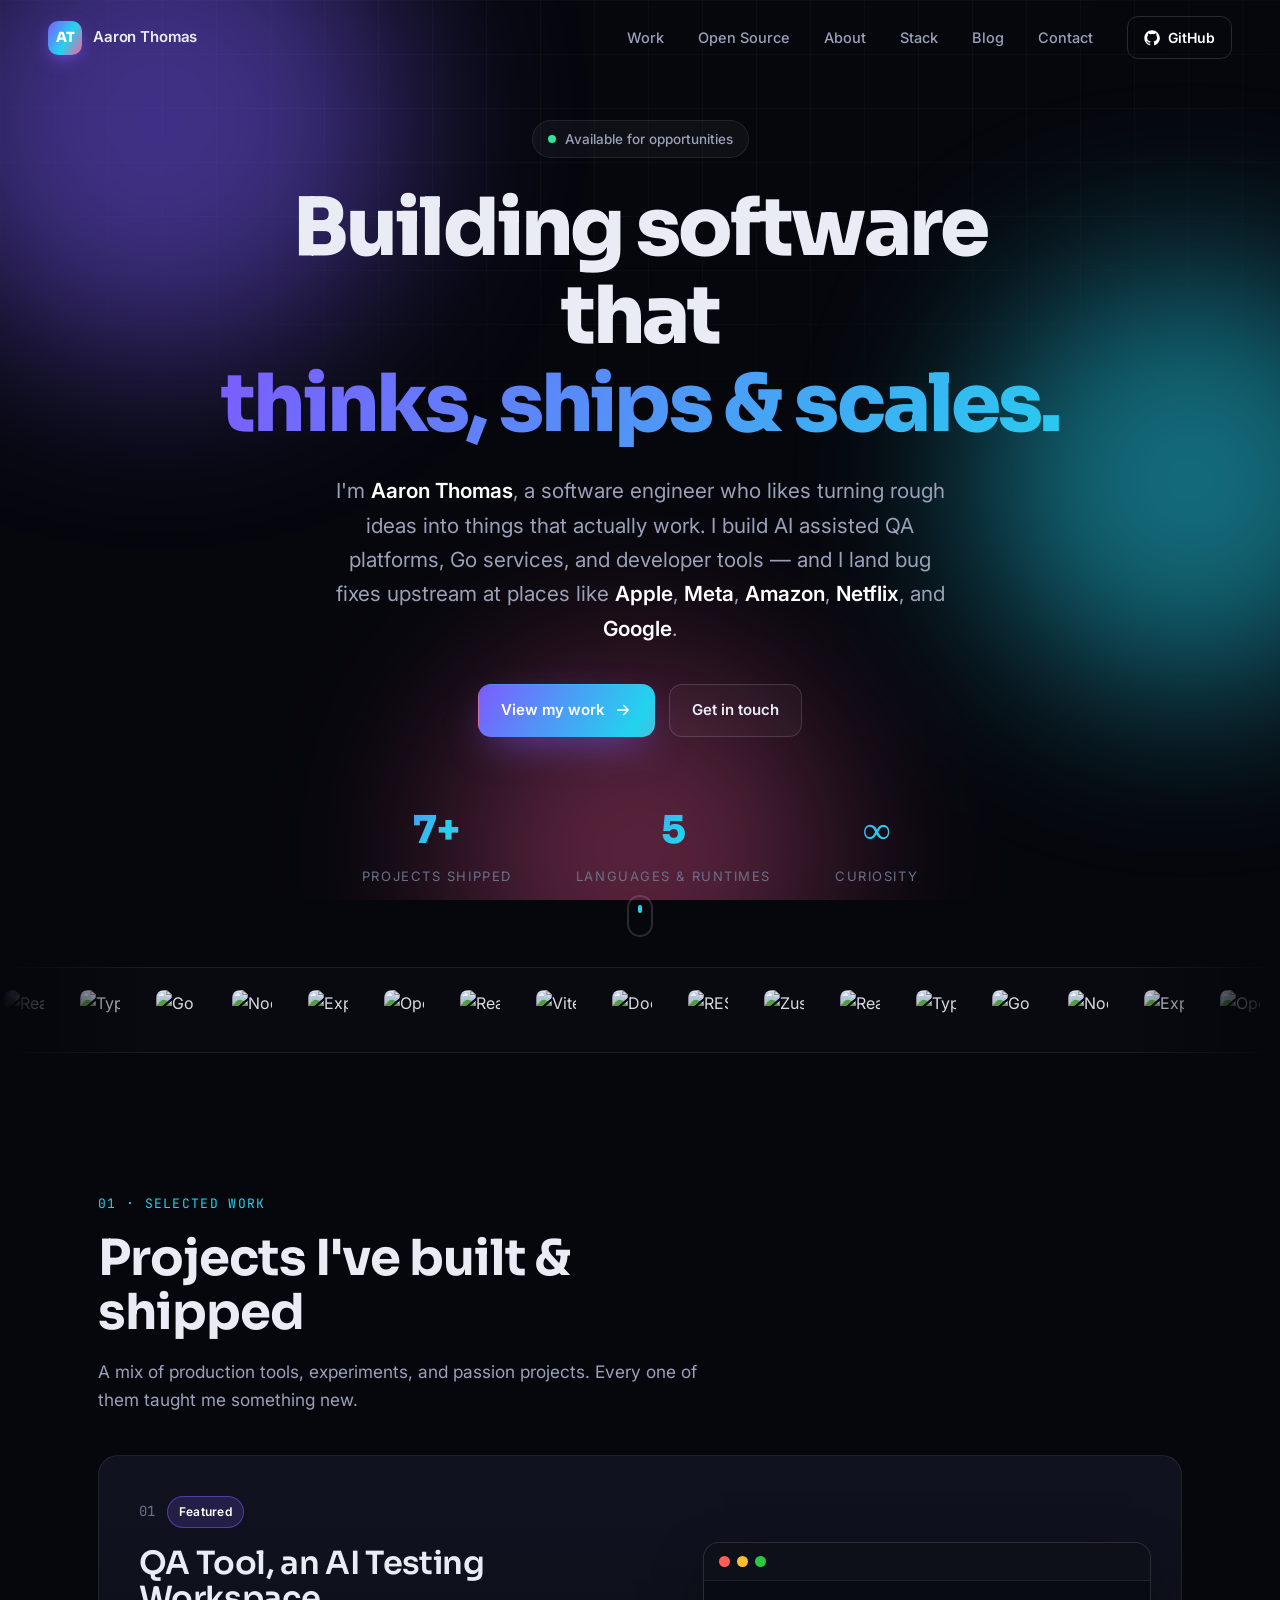
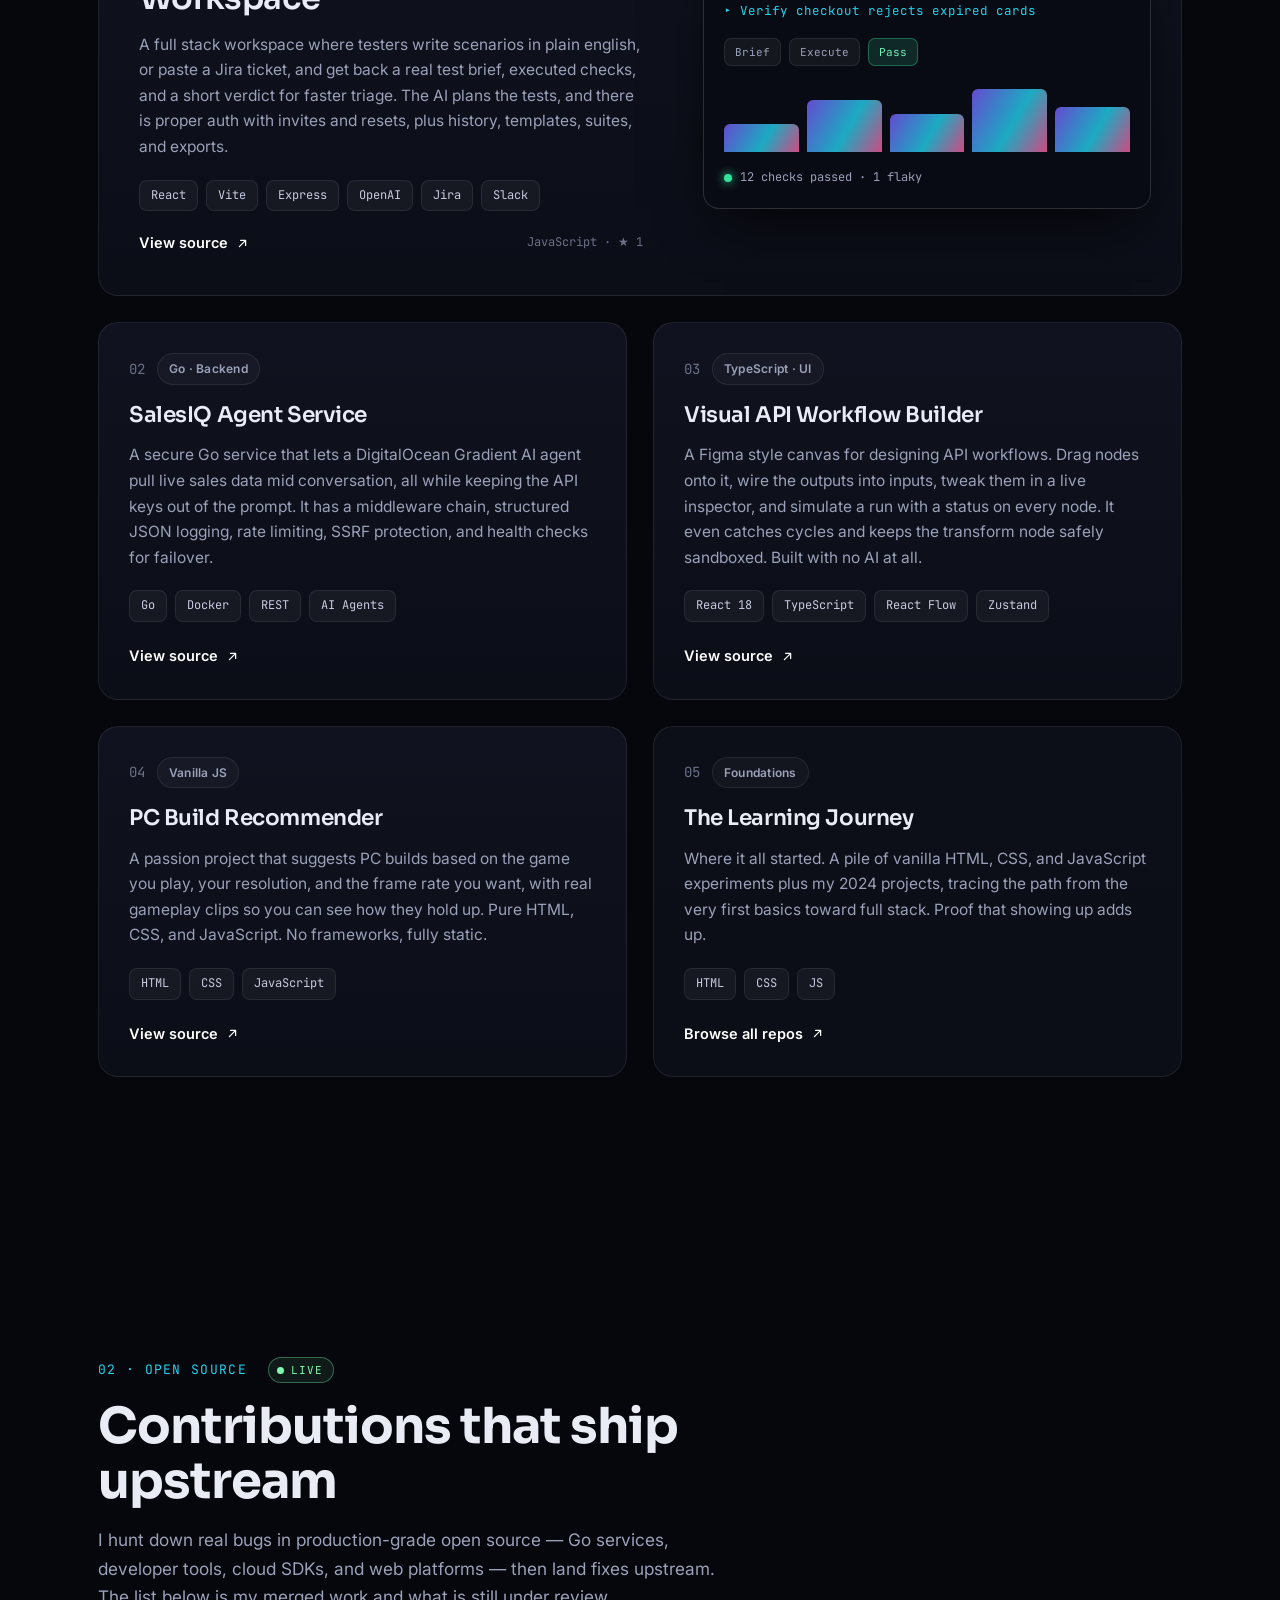
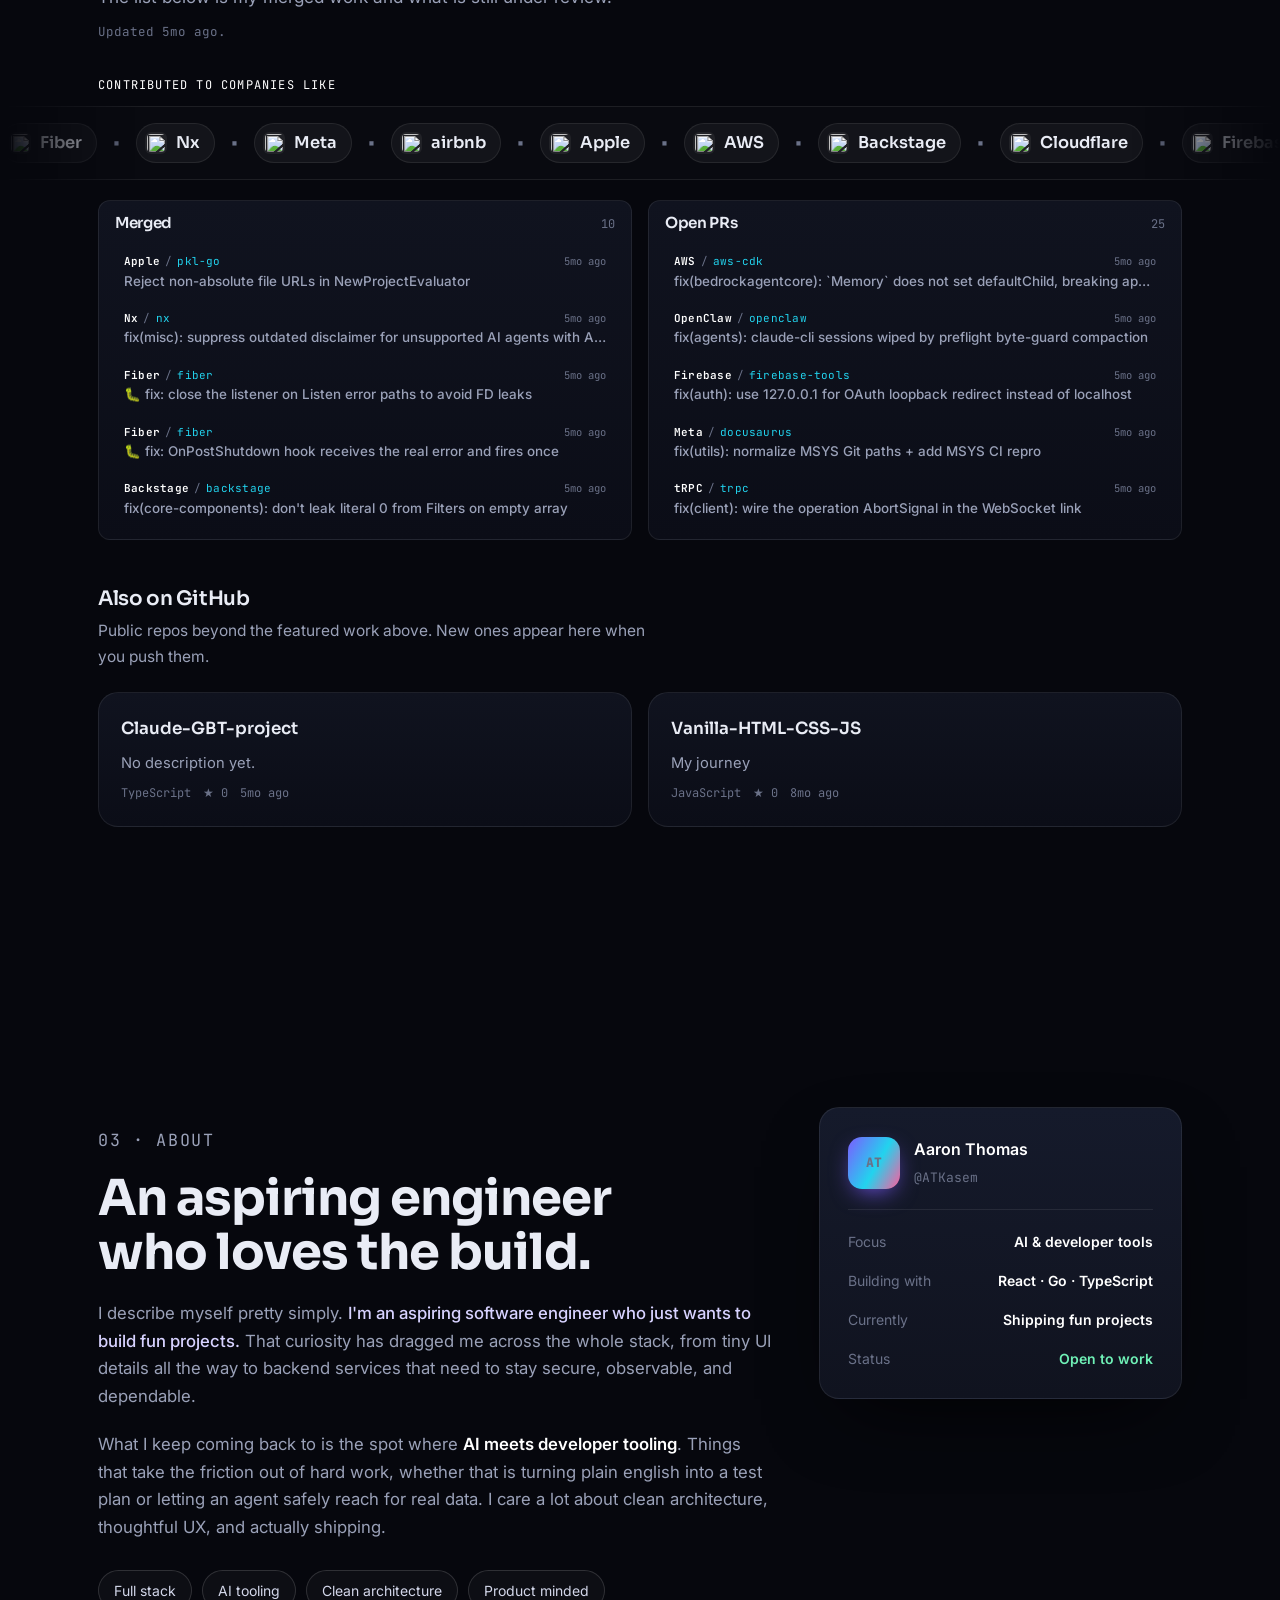
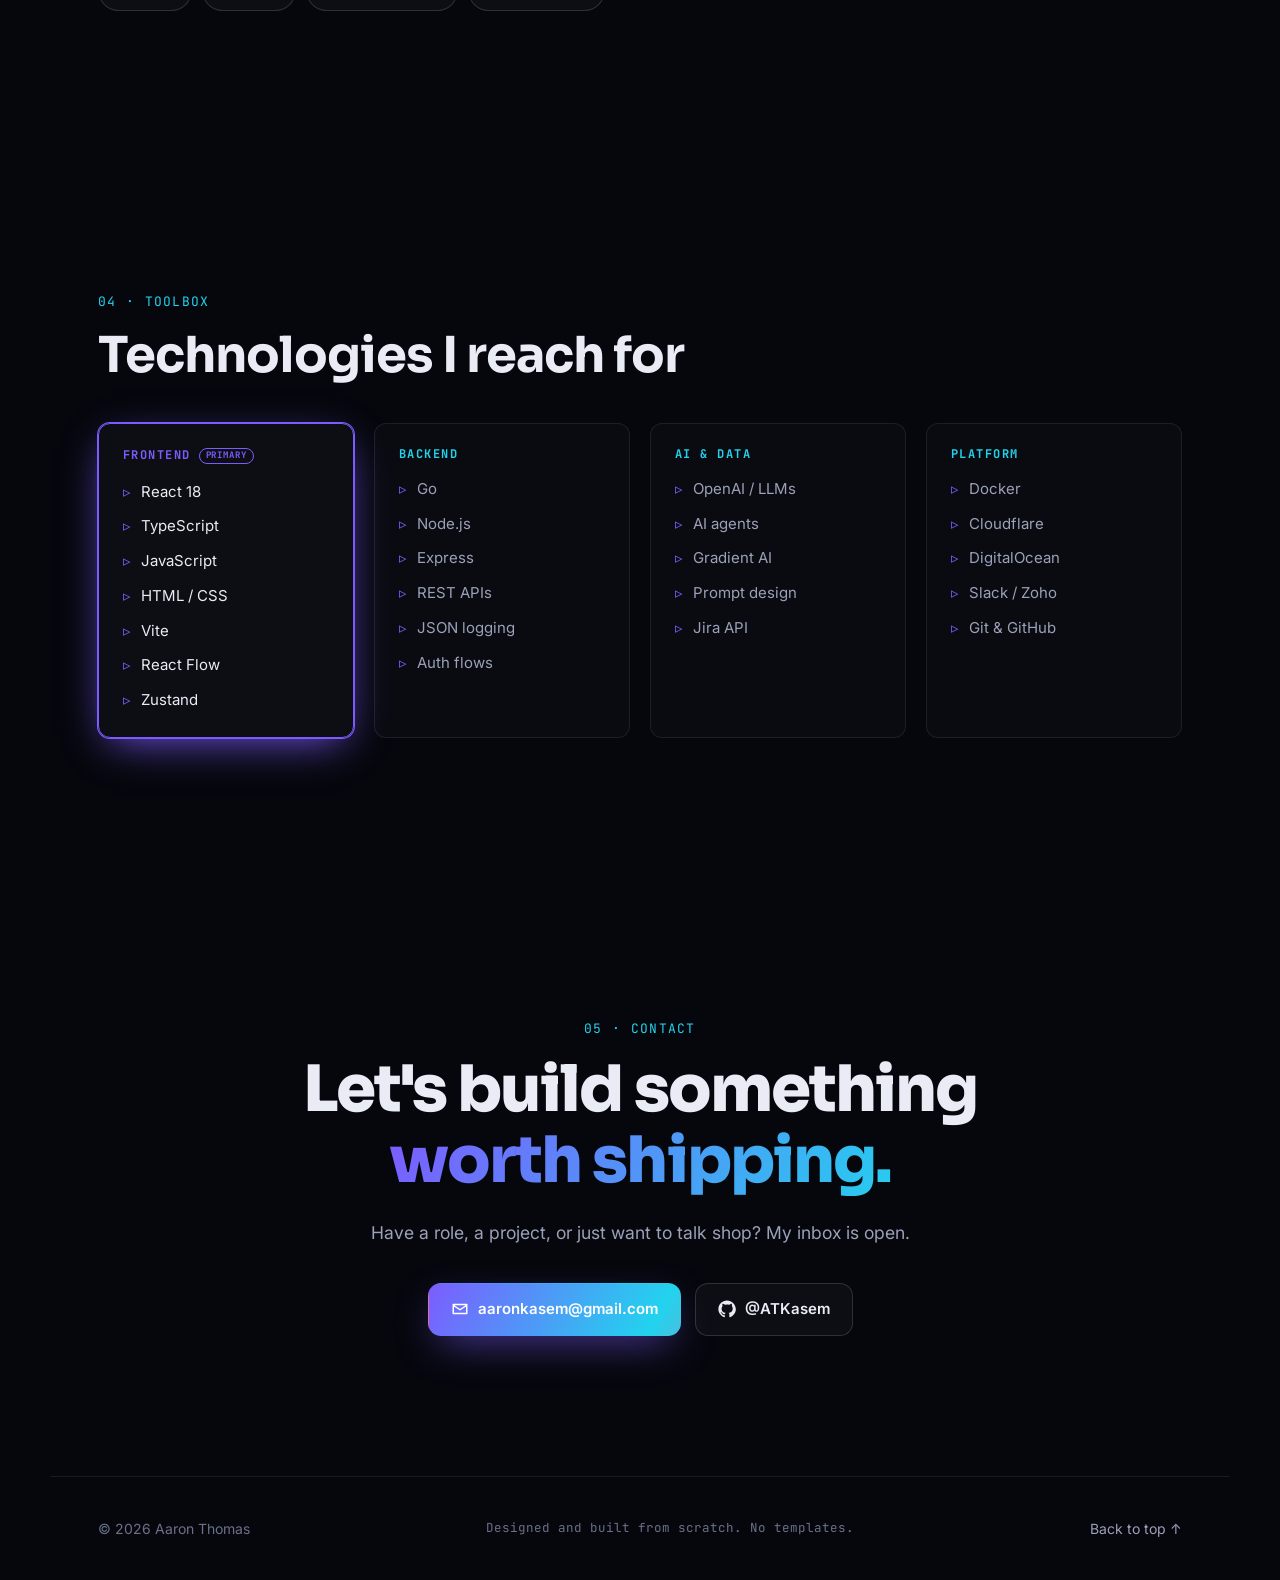
==== commit 8352aa1f: "Show framework logos only in the tech marquee." ====
--- a/index.html
+++ b/index.html
@@ -84,31 +84,31 @@
       </a>
     </section>
 
-    <!-- Marquee — stack / frameworks (branded chips) -->
+    <!-- Marquee — stack logos only -->
     <div class="marquee marquee--tech" aria-label="Technologies I use">
       <div class="marquee__track">
-        <a class="marquee__chip" href="https://react.dev" target="_blank" rel="noopener"><img src="https://cdn.simpleicons.org/react/61DAFB" alt="" width="22" height="22" loading="lazy" /><span>React</span></a><span class="marquee__dot" aria-hidden="true">•</span>
-        <a class="marquee__chip" href="https://www.typescriptlang.org" target="_blank" rel="noopener"><img src="https://cdn.simpleicons.org/typescript/3178C6" alt="" width="22" height="22" loading="lazy" /><span>TypeScript</span></a><span class="marquee__dot" aria-hidden="true">•</span>
-        <a class="marquee__chip" href="https://go.dev" target="_blank" rel="noopener"><img src="https://cdn.simpleicons.org/go/00ADD8" alt="" width="22" height="22" loading="lazy" /><span>Go</span></a><span class="marquee__dot" aria-hidden="true">•</span>
-        <a class="marquee__chip" href="https://nodejs.org" target="_blank" rel="noopener"><img src="https://cdn.simpleicons.org/nodedotjs/5FA04E" alt="" width="22" height="22" loading="lazy" /><span>Node.js</span></a><span class="marquee__dot" aria-hidden="true">•</span>
-        <a class="marquee__chip" href="https://expressjs.com" target="_blank" rel="noopener"><img src="https://cdn.simpleicons.org/express/ffffff" alt="" width="22" height="22" loading="lazy" /><span>Express</span></a><span class="marquee__dot" aria-hidden="true">•</span>
-        <a class="marquee__chip" href="https://openai.com" target="_blank" rel="noopener"><img src="https://cdn.simpleicons.org/openai/ffffff" alt="" width="22" height="22" loading="lazy" /><span>OpenAI</span></a><span class="marquee__dot" aria-hidden="true">•</span>
-        <a class="marquee__chip" href="https://reactflow.dev" target="_blank" rel="noopener"><img src="https://cdn.simpleicons.org/react/FF0072" alt="" width="22" height="22" loading="lazy" /><span>React Flow</span></a><span class="marquee__dot" aria-hidden="true">•</span>
-        <a class="marquee__chip" href="https://vitejs.dev" target="_blank" rel="noopener"><img src="https://cdn.simpleicons.org/vite/646CFF" alt="" width="22" height="22" loading="lazy" /><span>Vite</span></a><span class="marquee__dot" aria-hidden="true">•</span>
-        <a class="marquee__chip" href="https://www.docker.com" target="_blank" rel="noopener"><img src="https://cdn.simpleicons.org/docker/2496ED" alt="" width="22" height="22" loading="lazy" /><span>Docker</span></a><span class="marquee__dot" aria-hidden="true">•</span>
-        <a class="marquee__chip" href="https://restfulapi.net" target="_blank" rel="noopener"><img src="https://cdn.simpleicons.org/swagger/85EA2D" alt="" width="22" height="22" loading="lazy" /><span>REST APIs</span></a><span class="marquee__dot" aria-hidden="true">•</span>
-        <a class="marquee__chip" href="https://zustand-demo.pmnd.rs" target="_blank" rel="noopener"><img src="https://cdn.simpleicons.org/react/443E38" alt="" width="22" height="22" loading="lazy" /><span>Zustand</span></a><span class="marquee__dot" aria-hidden="true">•</span>
-        <a class="marquee__chip" href="https://react.dev" target="_blank" rel="noopener"><img src="https://cdn.simpleicons.org/react/61DAFB" alt="" width="22" height="22" loading="lazy" /><span>React</span></a><span class="marquee__dot" aria-hidden="true">•</span>
-        <a class="marquee__chip" href="https://www.typescriptlang.org" target="_blank" rel="noopener"><img src="https://cdn.simpleicons.org/typescript/3178C6" alt="" width="22" height="22" loading="lazy" /><span>TypeScript</span></a><span class="marquee__dot" aria-hidden="true">•</span>
-        <a class="marquee__chip" href="https://go.dev" target="_blank" rel="noopener"><img src="https://cdn.simpleicons.org/go/00ADD8" alt="" width="22" height="22" loading="lazy" /><span>Go</span></a><span class="marquee__dot" aria-hidden="true">•</span>
-        <a class="marquee__chip" href="https://nodejs.org" target="_blank" rel="noopener"><img src="https://cdn.simpleicons.org/nodedotjs/5FA04E" alt="" width="22" height="22" loading="lazy" /><span>Node.js</span></a><span class="marquee__dot" aria-hidden="true">•</span>
-        <a class="marquee__chip" href="https://expressjs.com" target="_blank" rel="noopener"><img src="https://cdn.simpleicons.org/express/ffffff" alt="" width="22" height="22" loading="lazy" /><span>Express</span></a><span class="marquee__dot" aria-hidden="true">•</span>
-        <a class="marquee__chip" href="https://openai.com" target="_blank" rel="noopener"><img src="https://cdn.simpleicons.org/openai/ffffff" alt="" width="22" height="22" loading="lazy" /><span>OpenAI</span></a><span class="marquee__dot" aria-hidden="true">•</span>
-        <a class="marquee__chip" href="https://reactflow.dev" target="_blank" rel="noopener"><img src="https://cdn.simpleicons.org/react/FF0072" alt="" width="22" height="22" loading="lazy" /><span>React Flow</span></a><span class="marquee__dot" aria-hidden="true">•</span>
-        <a class="marquee__chip" href="https://vitejs.dev" target="_blank" rel="noopener"><img src="https://cdn.simpleicons.org/vite/646CFF" alt="" width="22" height="22" loading="lazy" /><span>Vite</span></a><span class="marquee__dot" aria-hidden="true">•</span>
-        <a class="marquee__chip" href="https://www.docker.com" target="_blank" rel="noopener"><img src="https://cdn.simpleicons.org/docker/2496ED" alt="" width="22" height="22" loading="lazy" /><span>Docker</span></a><span class="marquee__dot" aria-hidden="true">•</span>
-        <a class="marquee__chip" href="https://restfulapi.net" target="_blank" rel="noopener"><img src="https://cdn.simpleicons.org/swagger/85EA2D" alt="" width="22" height="22" loading="lazy" /><span>REST APIs</span></a><span class="marquee__dot" aria-hidden="true">•</span>
-        <a class="marquee__chip" href="https://zustand-demo.pmnd.rs" target="_blank" rel="noopener"><img src="https://cdn.simpleicons.org/react/443E38" alt="" width="22" height="22" loading="lazy" /><span>Zustand</span></a><span class="marquee__dot" aria-hidden="true">•</span>
+        <a class="marquee__logo" href="https://react.dev" target="_blank" rel="noopener" title="React"><img src="https://cdn.simpleicons.org/react/61DAFB" alt="React" width="40" height="40" loading="lazy" /></a>
+        <a class="marquee__logo" href="https://www.typescriptlang.org" target="_blank" rel="noopener" title="TypeScript"><img src="https://cdn.simpleicons.org/typescript/3178C6" alt="TypeScript" width="40" height="40" loading="lazy" /></a>
+        <a class="marquee__logo" href="https://go.dev" target="_blank" rel="noopener" title="Go"><img src="https://cdn.simpleicons.org/go/00ADD8" alt="Go" width="40" height="40" loading="lazy" /></a>
+        <a class="marquee__logo" href="https://nodejs.org" target="_blank" rel="noopener" title="Node.js"><img src="https://cdn.simpleicons.org/nodedotjs/5FA04E" alt="Node.js" width="40" height="40" loading="lazy" /></a>
+        <a class="marquee__logo" href="https://expressjs.com" target="_blank" rel="noopener" title="Express"><img src="https://cdn.simpleicons.org/express/ffffff" alt="Express" width="40" height="40" loading="lazy" /></a>
+        <a class="marquee__logo" href="https://openai.com" target="_blank" rel="noopener" title="OpenAI"><img src="https://cdn.simpleicons.org/openai/ffffff" alt="OpenAI" width="40" height="40" loading="lazy" /></a>
+        <a class="marquee__logo" href="https://reactflow.dev" target="_blank" rel="noopener" title="React Flow"><img src="https://github.com/xyflow.png?size=80" alt="React Flow" width="40" height="40" loading="lazy" /></a>
+        <a class="marquee__logo" href="https://vitejs.dev" target="_blank" rel="noopener" title="Vite"><img src="https://cdn.simpleicons.org/vite/646CFF" alt="Vite" width="40" height="40" loading="lazy" /></a>
+        <a class="marquee__logo" href="https://www.docker.com" target="_blank" rel="noopener" title="Docker"><img src="https://cdn.simpleicons.org/docker/2496ED" alt="Docker" width="40" height="40" loading="lazy" /></a>
+        <a class="marquee__logo" href="https://swagger.io" target="_blank" rel="noopener" title="REST APIs"><img src="https://cdn.simpleicons.org/swagger/85EA2D" alt="REST APIs" width="40" height="40" loading="lazy" /></a>
+        <a class="marquee__logo" href="https://zustand-demo.pmnd.rs" target="_blank" rel="noopener" title="Zustand"><img src="https://github.com/pmndrs.png?size=80" alt="Zustand" width="40" height="40" loading="lazy" /></a>
+        <a class="marquee__logo" href="https://react.dev" target="_blank" rel="noopener" title="React"><img src="https://cdn.simpleicons.org/react/61DAFB" alt="React" width="40" height="40" loading="lazy" /></a>
+        <a class="marquee__logo" href="https://www.typescriptlang.org" target="_blank" rel="noopener" title="TypeScript"><img src="https://cdn.simpleicons.org/typescript/3178C6" alt="TypeScript" width="40" height="40" loading="lazy" /></a>
+        <a class="marquee__logo" href="https://go.dev" target="_blank" rel="noopener" title="Go"><img src="https://cdn.simpleicons.org/go/00ADD8" alt="Go" width="40" height="40" loading="lazy" /></a>
+        <a class="marquee__logo" href="https://nodejs.org" target="_blank" rel="noopener" title="Node.js"><img src="https://cdn.simpleicons.org/nodedotjs/5FA04E" alt="Node.js" width="40" height="40" loading="lazy" /></a>
+        <a class="marquee__logo" href="https://expressjs.com" target="_blank" rel="noopener" title="Express"><img src="https://cdn.simpleicons.org/express/ffffff" alt="Express" width="40" height="40" loading="lazy" /></a>
+        <a class="marquee__logo" href="https://openai.com" target="_blank" rel="noopener" title="OpenAI"><img src="https://cdn.simpleicons.org/openai/ffffff" alt="OpenAI" width="40" height="40" loading="lazy" /></a>
+        <a class="marquee__logo" href="https://reactflow.dev" target="_blank" rel="noopener" title="React Flow"><img src="https://github.com/xyflow.png?size=80" alt="React Flow" width="40" height="40" loading="lazy" /></a>
+        <a class="marquee__logo" href="https://vitejs.dev" target="_blank" rel="noopener" title="Vite"><img src="https://cdn.simpleicons.org/vite/646CFF" alt="Vite" width="40" height="40" loading="lazy" /></a>
+        <a class="marquee__logo" href="https://www.docker.com" target="_blank" rel="noopener" title="Docker"><img src="https://cdn.simpleicons.org/docker/2496ED" alt="Docker" width="40" height="40" loading="lazy" /></a>
+        <a class="marquee__logo" href="https://swagger.io" target="_blank" rel="noopener" title="REST APIs"><img src="https://cdn.simpleicons.org/swagger/85EA2D" alt="REST APIs" width="40" height="40" loading="lazy" /></a>
+        <a class="marquee__logo" href="https://zustand-demo.pmnd.rs" target="_blank" rel="noopener" title="Zustand"><img src="https://github.com/pmndrs.png?size=80" alt="Zustand" width="40" height="40" loading="lazy" /></a>
       </div>
     </div>
 
--- a/styles.css
+++ b/styles.css
@@ -171,6 +171,25 @@
 .marquee { overflow: hidden; border-block: 1px solid var(--line); padding: 18px 0; background: rgba(255,255,255,.015); mask-image: linear-gradient(90deg, transparent, #000 12%, #000 88%, transparent); }
 .marquee__track { display: flex; align-items: center; gap: 16px; white-space: nowrap; width: max-content; animation: marquee 40s linear infinite; }
 @keyframes marquee { to { transform: translateX(-50%); } }
+
+.marquee--tech .marquee__track { gap: 28px; }
+.marquee__logo {
+  display: inline-flex;
+  align-items: center;
+  justify-content: center;
+  flex-shrink: 0;
+  width: 48px;
+  height: 48px;
+  opacity: .92;
+  transition: opacity .2s, transform .2s;
+}
+.marquee__logo img {
+  width: 40px;
+  height: 40px;
+  object-fit: contain;
+  border-radius: 8px;
+}
+.marquee__logo:hover { opacity: 1; transform: scale(1.08); }
 
 .marquee--tech:hover .marquee__track,
 .marquee--orgs:hover .marquee__track { animation-play-state: paused; }
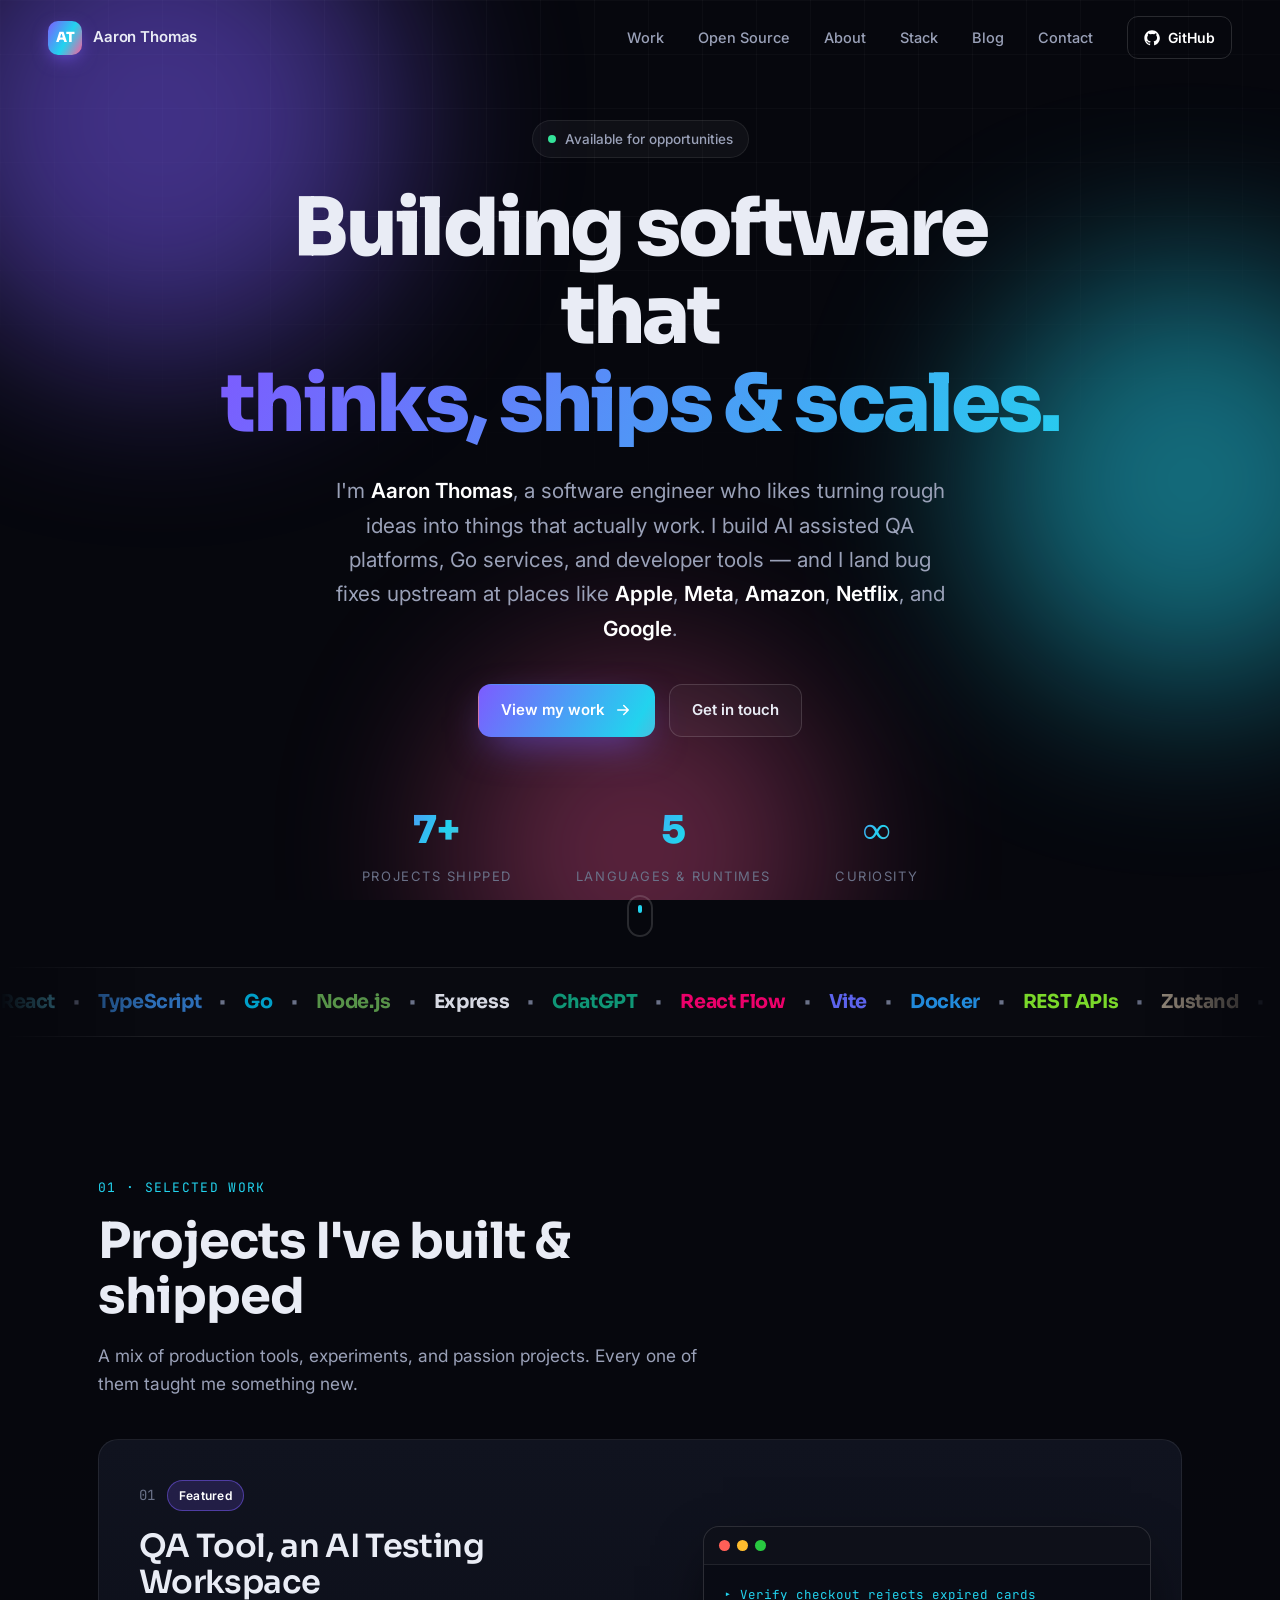
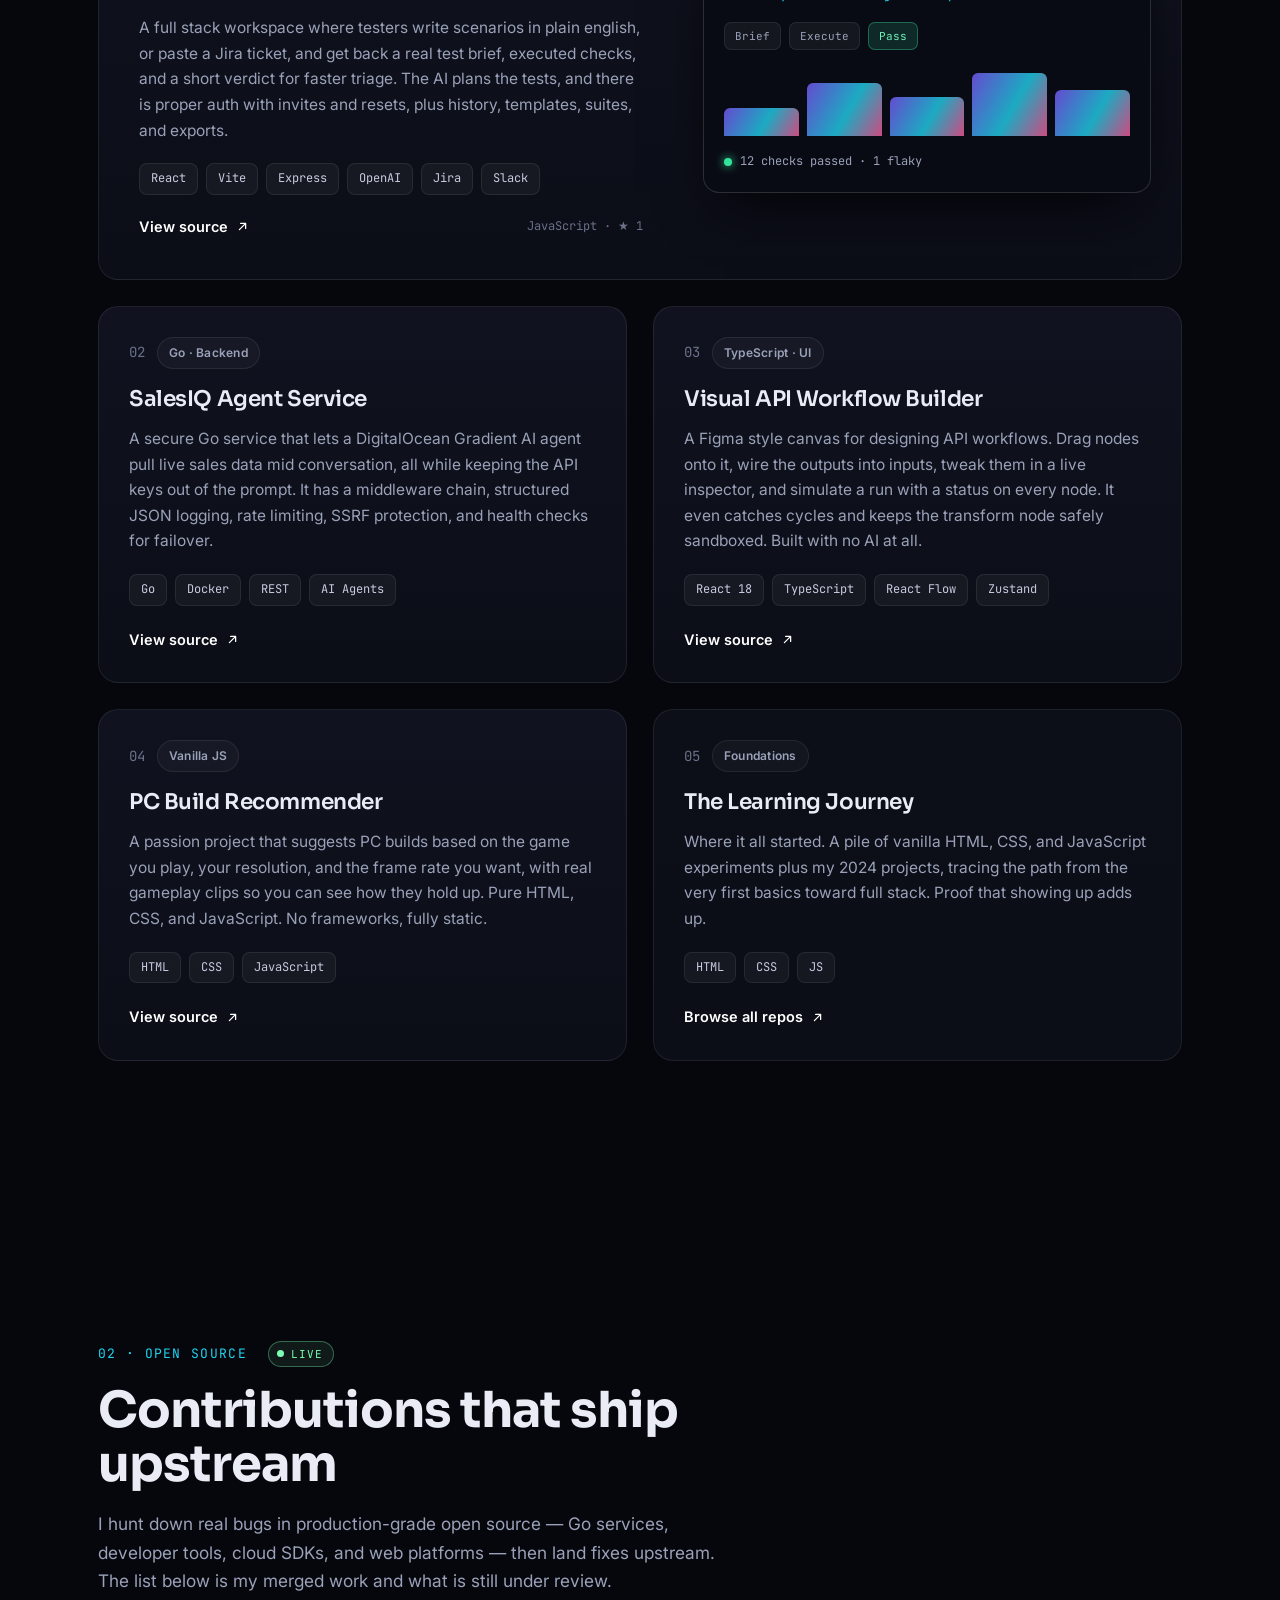
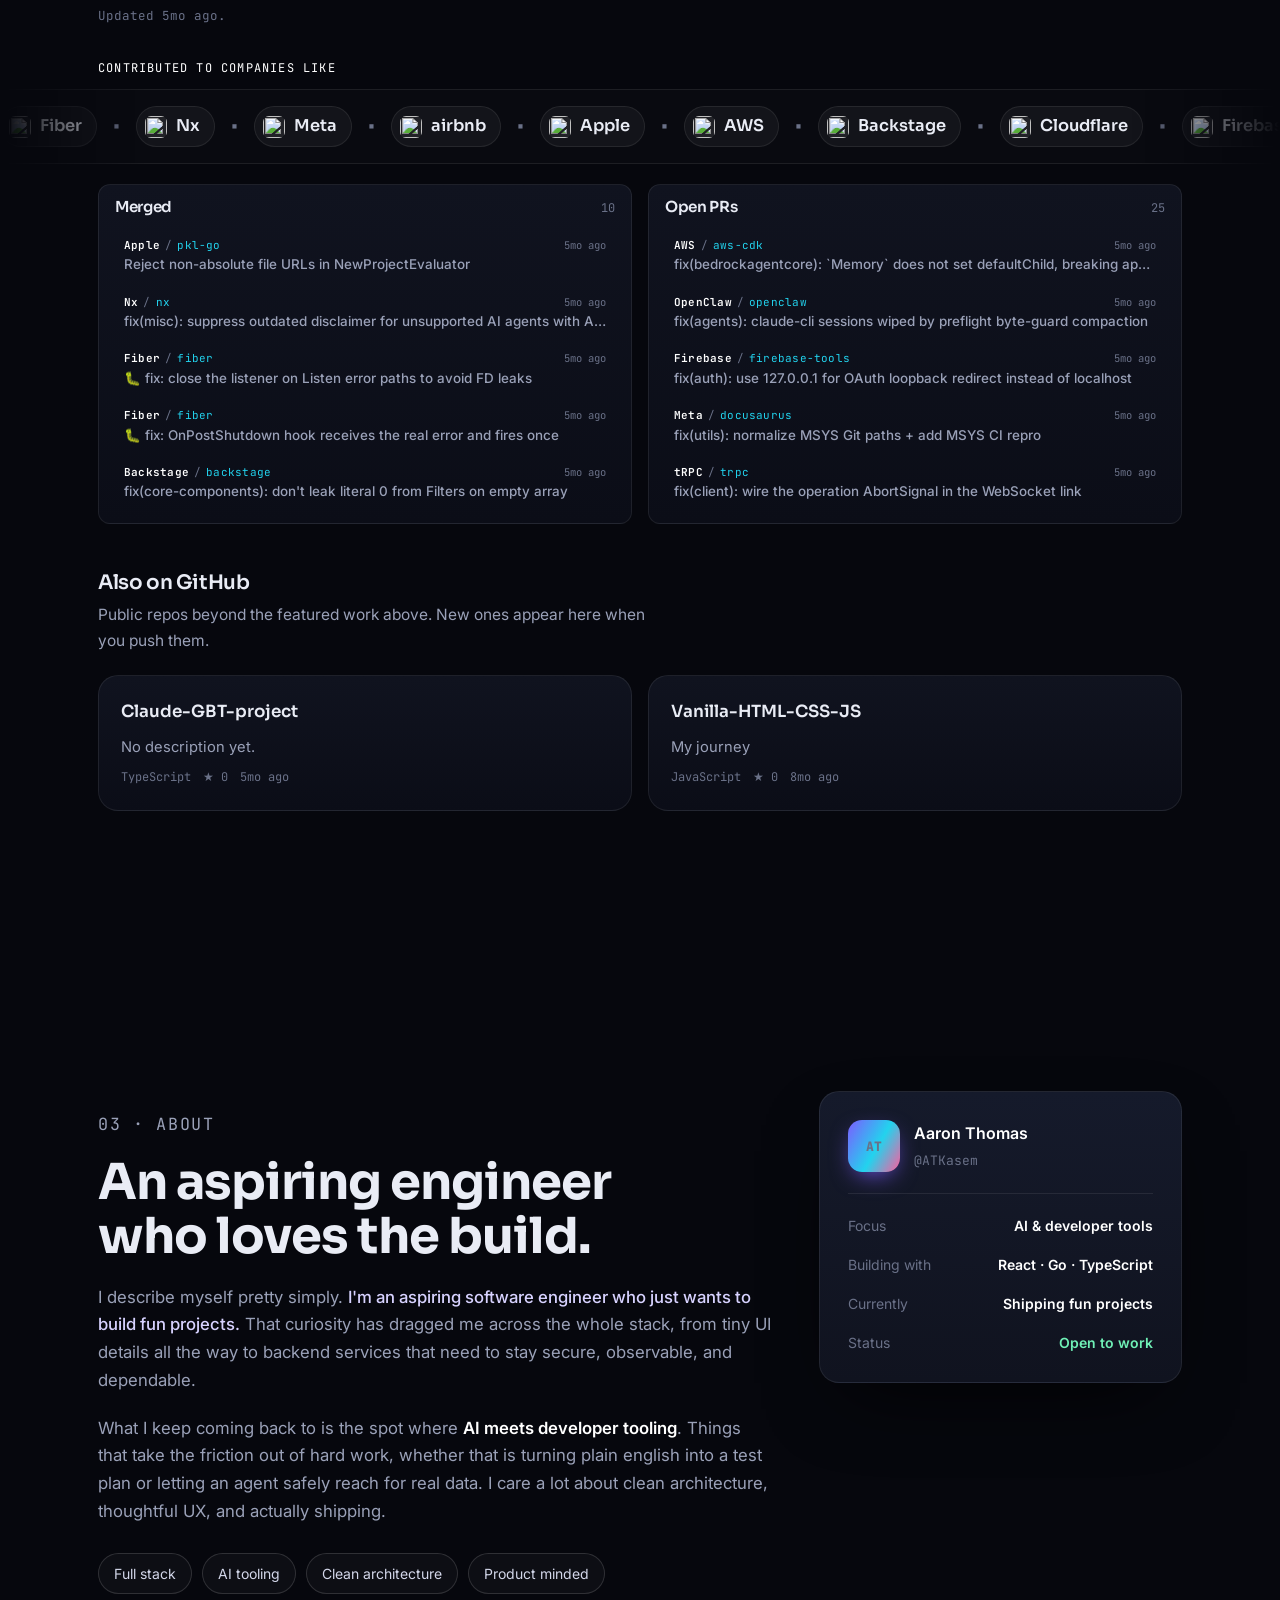
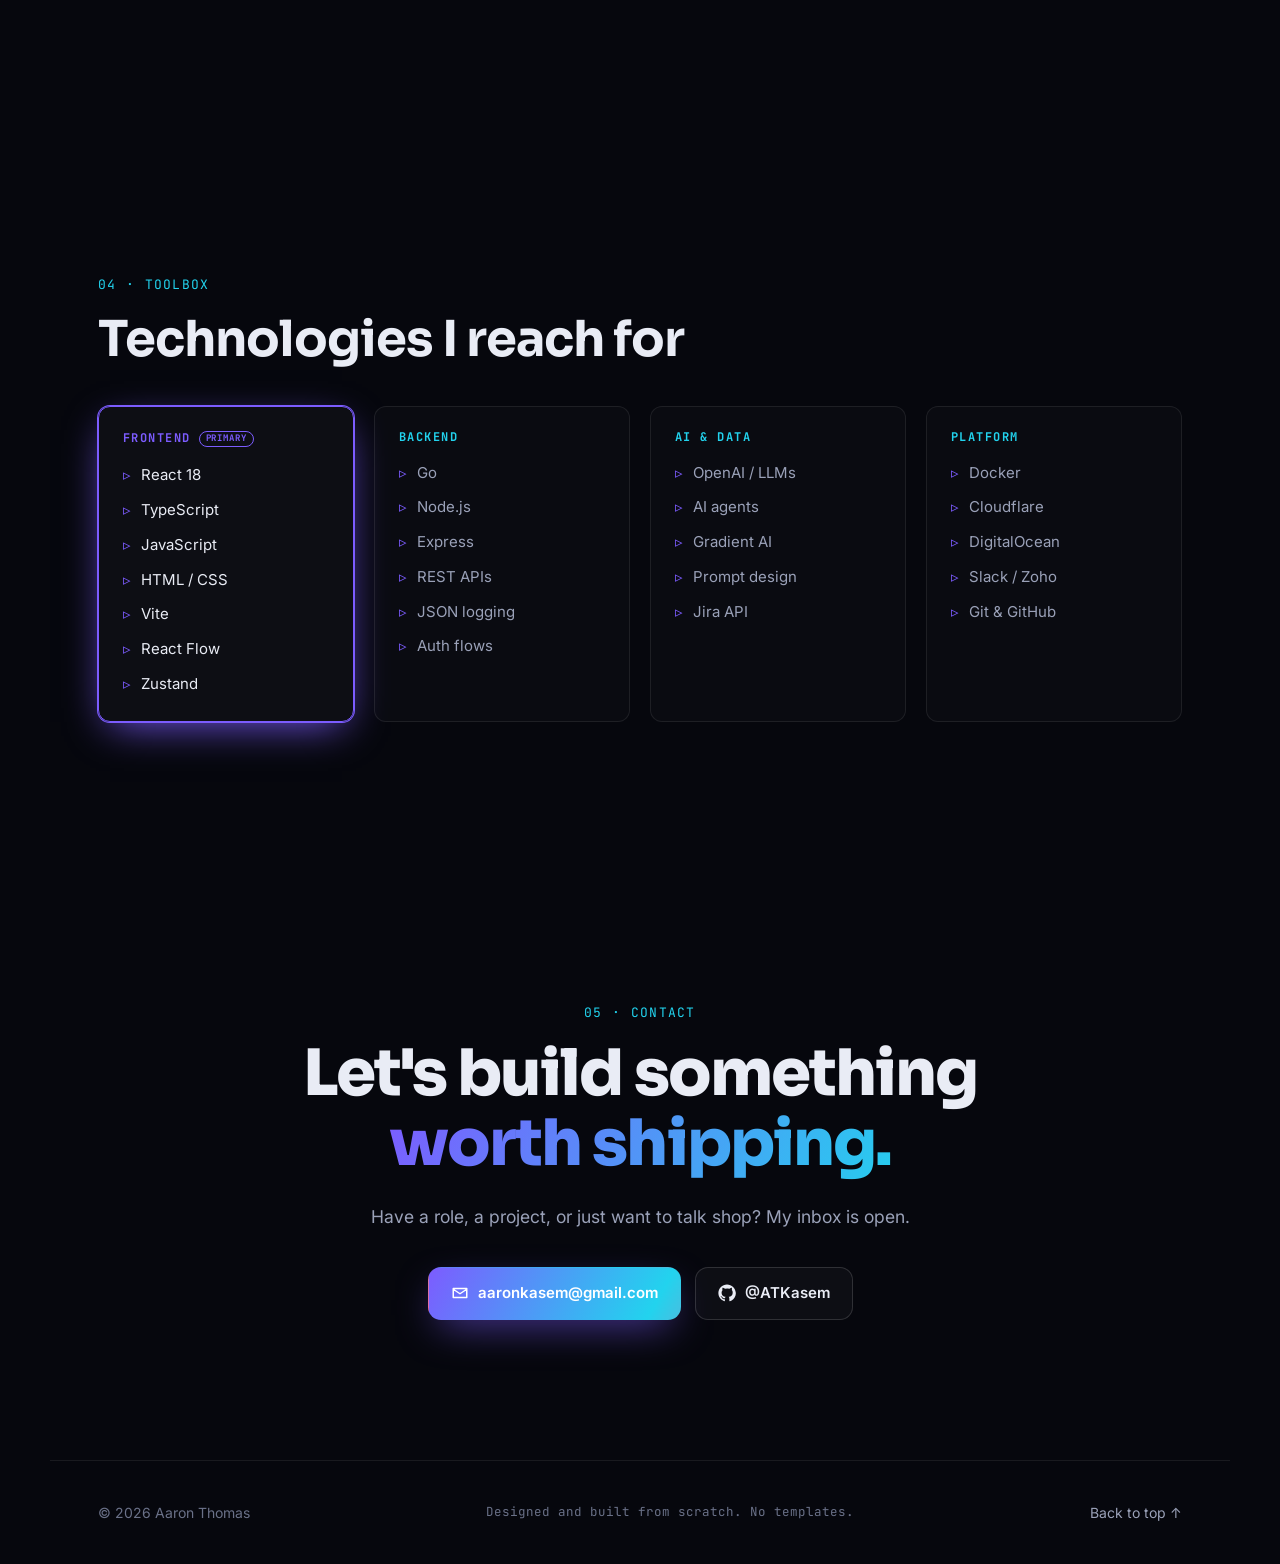
==== commit b1cba9b5: "Restore word-only frameworks marquee with brand colors." ====
--- a/index.html
+++ b/index.html
@@ -84,31 +84,31 @@
       </a>
     </section>
 
-    <!-- Marquee — stack logos only -->
+    <!-- Marquee — stack names with brand colors -->
     <div class="marquee marquee--tech" aria-label="Technologies I use">
       <div class="marquee__track">
-        <a class="marquee__logo" href="https://react.dev" target="_blank" rel="noopener" title="React"><img src="https://cdn.simpleicons.org/react/61DAFB" alt="React" width="40" height="40" loading="lazy" /></a>
-        <a class="marquee__logo" href="https://www.typescriptlang.org" target="_blank" rel="noopener" title="TypeScript"><img src="https://cdn.simpleicons.org/typescript/3178C6" alt="TypeScript" width="40" height="40" loading="lazy" /></a>
-        <a class="marquee__logo" href="https://go.dev" target="_blank" rel="noopener" title="Go"><img src="https://cdn.simpleicons.org/go/00ADD8" alt="Go" width="40" height="40" loading="lazy" /></a>
-        <a class="marquee__logo" href="https://nodejs.org" target="_blank" rel="noopener" title="Node.js"><img src="https://cdn.simpleicons.org/nodedotjs/5FA04E" alt="Node.js" width="40" height="40" loading="lazy" /></a>
-        <a class="marquee__logo" href="https://expressjs.com" target="_blank" rel="noopener" title="Express"><img src="https://cdn.simpleicons.org/express/ffffff" alt="Express" width="40" height="40" loading="lazy" /></a>
-        <a class="marquee__logo" href="https://openai.com" target="_blank" rel="noopener" title="OpenAI"><img src="https://cdn.simpleicons.org/openai/ffffff" alt="OpenAI" width="40" height="40" loading="lazy" /></a>
-        <a class="marquee__logo" href="https://reactflow.dev" target="_blank" rel="noopener" title="React Flow"><img src="https://github.com/xyflow.png?size=80" alt="React Flow" width="40" height="40" loading="lazy" /></a>
-        <a class="marquee__logo" href="https://vitejs.dev" target="_blank" rel="noopener" title="Vite"><img src="https://cdn.simpleicons.org/vite/646CFF" alt="Vite" width="40" height="40" loading="lazy" /></a>
-        <a class="marquee__logo" href="https://www.docker.com" target="_blank" rel="noopener" title="Docker"><img src="https://cdn.simpleicons.org/docker/2496ED" alt="Docker" width="40" height="40" loading="lazy" /></a>
-        <a class="marquee__logo" href="https://swagger.io" target="_blank" rel="noopener" title="REST APIs"><img src="https://cdn.simpleicons.org/swagger/85EA2D" alt="REST APIs" width="40" height="40" loading="lazy" /></a>
-        <a class="marquee__logo" href="https://zustand-demo.pmnd.rs" target="_blank" rel="noopener" title="Zustand"><img src="https://github.com/pmndrs.png?size=80" alt="Zustand" width="40" height="40" loading="lazy" /></a>
-        <a class="marquee__logo" href="https://react.dev" target="_blank" rel="noopener" title="React"><img src="https://cdn.simpleicons.org/react/61DAFB" alt="React" width="40" height="40" loading="lazy" /></a>
-        <a class="marquee__logo" href="https://www.typescriptlang.org" target="_blank" rel="noopener" title="TypeScript"><img src="https://cdn.simpleicons.org/typescript/3178C6" alt="TypeScript" width="40" height="40" loading="lazy" /></a>
-        <a class="marquee__logo" href="https://go.dev" target="_blank" rel="noopener" title="Go"><img src="https://cdn.simpleicons.org/go/00ADD8" alt="Go" width="40" height="40" loading="lazy" /></a>
-        <a class="marquee__logo" href="https://nodejs.org" target="_blank" rel="noopener" title="Node.js"><img src="https://cdn.simpleicons.org/nodedotjs/5FA04E" alt="Node.js" width="40" height="40" loading="lazy" /></a>
-        <a class="marquee__logo" href="https://expressjs.com" target="_blank" rel="noopener" title="Express"><img src="https://cdn.simpleicons.org/express/ffffff" alt="Express" width="40" height="40" loading="lazy" /></a>
-        <a class="marquee__logo" href="https://openai.com" target="_blank" rel="noopener" title="OpenAI"><img src="https://cdn.simpleicons.org/openai/ffffff" alt="OpenAI" width="40" height="40" loading="lazy" /></a>
-        <a class="marquee__logo" href="https://reactflow.dev" target="_blank" rel="noopener" title="React Flow"><img src="https://github.com/xyflow.png?size=80" alt="React Flow" width="40" height="40" loading="lazy" /></a>
-        <a class="marquee__logo" href="https://vitejs.dev" target="_blank" rel="noopener" title="Vite"><img src="https://cdn.simpleicons.org/vite/646CFF" alt="Vite" width="40" height="40" loading="lazy" /></a>
-        <a class="marquee__logo" href="https://www.docker.com" target="_blank" rel="noopener" title="Docker"><img src="https://cdn.simpleicons.org/docker/2496ED" alt="Docker" width="40" height="40" loading="lazy" /></a>
-        <a class="marquee__logo" href="https://swagger.io" target="_blank" rel="noopener" title="REST APIs"><img src="https://cdn.simpleicons.org/swagger/85EA2D" alt="REST APIs" width="40" height="40" loading="lazy" /></a>
-        <a class="marquee__logo" href="https://zustand-demo.pmnd.rs" target="_blank" rel="noopener" title="Zustand"><img src="https://github.com/pmndrs.png?size=80" alt="Zustand" width="40" height="40" loading="lazy" /></a>
+        <a class="marquee__word" href="https://react.dev" target="_blank" rel="noopener" style="--brand:#61DAFB">React</a><span class="marquee__dot" aria-hidden="true">•</span>
+        <a class="marquee__word" href="https://www.typescriptlang.org" target="_blank" rel="noopener" style="--brand:#3178C6">TypeScript</a><span class="marquee__dot" aria-hidden="true">•</span>
+        <a class="marquee__word" href="https://go.dev" target="_blank" rel="noopener" style="--brand:#00ADD8">Go</a><span class="marquee__dot" aria-hidden="true">•</span>
+        <a class="marquee__word" href="https://nodejs.org" target="_blank" rel="noopener" style="--brand:#5FA04E">Node.js</a><span class="marquee__dot" aria-hidden="true">•</span>
+        <a class="marquee__word" href="https://expressjs.com" target="_blank" rel="noopener" style="--brand:#e9ecf5">Express</a><span class="marquee__dot" aria-hidden="true">•</span>
+        <a class="marquee__word" href="https://chatgpt.com" target="_blank" rel="noopener" style="--brand:#10A37F">ChatGPT</a><span class="marquee__dot" aria-hidden="true">•</span>
+        <a class="marquee__word" href="https://reactflow.dev" target="_blank" rel="noopener" style="--brand:#FF0072">React Flow</a><span class="marquee__dot" aria-hidden="true">•</span>
+        <a class="marquee__word" href="https://vitejs.dev" target="_blank" rel="noopener" style="--brand:#646CFF">Vite</a><span class="marquee__dot" aria-hidden="true">•</span>
+        <a class="marquee__word" href="https://www.docker.com" target="_blank" rel="noopener" style="--brand:#2496ED">Docker</a><span class="marquee__dot" aria-hidden="true">•</span>
+        <a class="marquee__word" href="https://restfulapi.net" target="_blank" rel="noopener" style="--brand:#85EA2D">REST APIs</a><span class="marquee__dot" aria-hidden="true">•</span>
+        <a class="marquee__word" href="https://zustand-demo.pmnd.rs" target="_blank" rel="noopener" style="--brand:#C4B5A0">Zustand</a><span class="marquee__dot" aria-hidden="true">•</span>
+        <a class="marquee__word" href="https://react.dev" target="_blank" rel="noopener" style="--brand:#61DAFB">React</a><span class="marquee__dot" aria-hidden="true">•</span>
+        <a class="marquee__word" href="https://www.typescriptlang.org" target="_blank" rel="noopener" style="--brand:#3178C6">TypeScript</a><span class="marquee__dot" aria-hidden="true">•</span>
+        <a class="marquee__word" href="https://go.dev" target="_blank" rel="noopener" style="--brand:#00ADD8">Go</a><span class="marquee__dot" aria-hidden="true">•</span>
+        <a class="marquee__word" href="https://nodejs.org" target="_blank" rel="noopener" style="--brand:#5FA04E">Node.js</a><span class="marquee__dot" aria-hidden="true">•</span>
+        <a class="marquee__word" href="https://expressjs.com" target="_blank" rel="noopener" style="--brand:#e9ecf5">Express</a><span class="marquee__dot" aria-hidden="true">•</span>
+        <a class="marquee__word" href="https://chatgpt.com" target="_blank" rel="noopener" style="--brand:#10A37F">ChatGPT</a><span class="marquee__dot" aria-hidden="true">•</span>
+        <a class="marquee__word" href="https://reactflow.dev" target="_blank" rel="noopener" style="--brand:#FF0072">React Flow</a><span class="marquee__dot" aria-hidden="true">•</span>
+        <a class="marquee__word" href="https://vitejs.dev" target="_blank" rel="noopener" style="--brand:#646CFF">Vite</a><span class="marquee__dot" aria-hidden="true">•</span>
+        <a class="marquee__word" href="https://www.docker.com" target="_blank" rel="noopener" style="--brand:#2496ED">Docker</a><span class="marquee__dot" aria-hidden="true">•</span>
+        <a class="marquee__word" href="https://restfulapi.net" target="_blank" rel="noopener" style="--brand:#85EA2D">REST APIs</a><span class="marquee__dot" aria-hidden="true">•</span>
+        <a class="marquee__word" href="https://zustand-demo.pmnd.rs" target="_blank" rel="noopener" style="--brand:#C4B5A0">Zustand</a><span class="marquee__dot" aria-hidden="true">•</span>
       </div>
     </div>
 
--- a/styles.css
+++ b/styles.css
@@ -172,24 +172,22 @@
 .marquee__track { display: flex; align-items: center; gap: 16px; white-space: nowrap; width: max-content; animation: marquee 40s linear infinite; }
 @keyframes marquee { to { transform: translateX(-50%); } }
 
-.marquee--tech .marquee__track { gap: 28px; }
-.marquee__logo {
-  display: inline-flex;
-  align-items: center;
-  justify-content: center;
+.marquee--tech .marquee__track { gap: 18px; }
+.marquee__word {
   flex-shrink: 0;
-  width: 48px;
-  height: 48px;
+  font-family: "Sora", sans-serif;
+  font-weight: 700;
+  font-size: 1.2rem;
+  letter-spacing: -.02em;
+  color: var(--brand, #cfd3e6);
+  transition: color .2s, opacity .2s, transform .2s;
   opacity: .92;
-  transition: opacity .2s, transform .2s;
-}
-.marquee__logo img {
-  width: 40px;
-  height: 40px;
-  object-fit: contain;
-  border-radius: 8px;
-}
-.marquee__logo:hover { opacity: 1; transform: scale(1.08); }
+}
+.marquee__word:hover {
+  opacity: 1;
+  transform: translateY(-1px);
+  color: #fff;
+}
 
 .marquee--tech:hover .marquee__track,
 .marquee--orgs:hover .marquee__track { animation-play-state: paused; }
@@ -238,14 +236,19 @@
   transition: border-color .2s, background .2s, color .2s;
 }
 .marquee__chip img,
-.marquee__org img {
+.marquee__org img,
+.marquee__org-icon {
   width: 22px;
   height: 22px;
   border-radius: 6px;
+  object-fit: cover;
+  background: rgba(255,255,255,.06);
+  box-sizing: border-box;
+}
+.marquee__org-icon--brand {
   object-fit: contain;
-  background: rgba(255,255,255,.06);
   padding: 2px;
-  box-sizing: border-box;
+  background: #000;
 }
 .marquee__chip:hover,
 .marquee__org:hover {
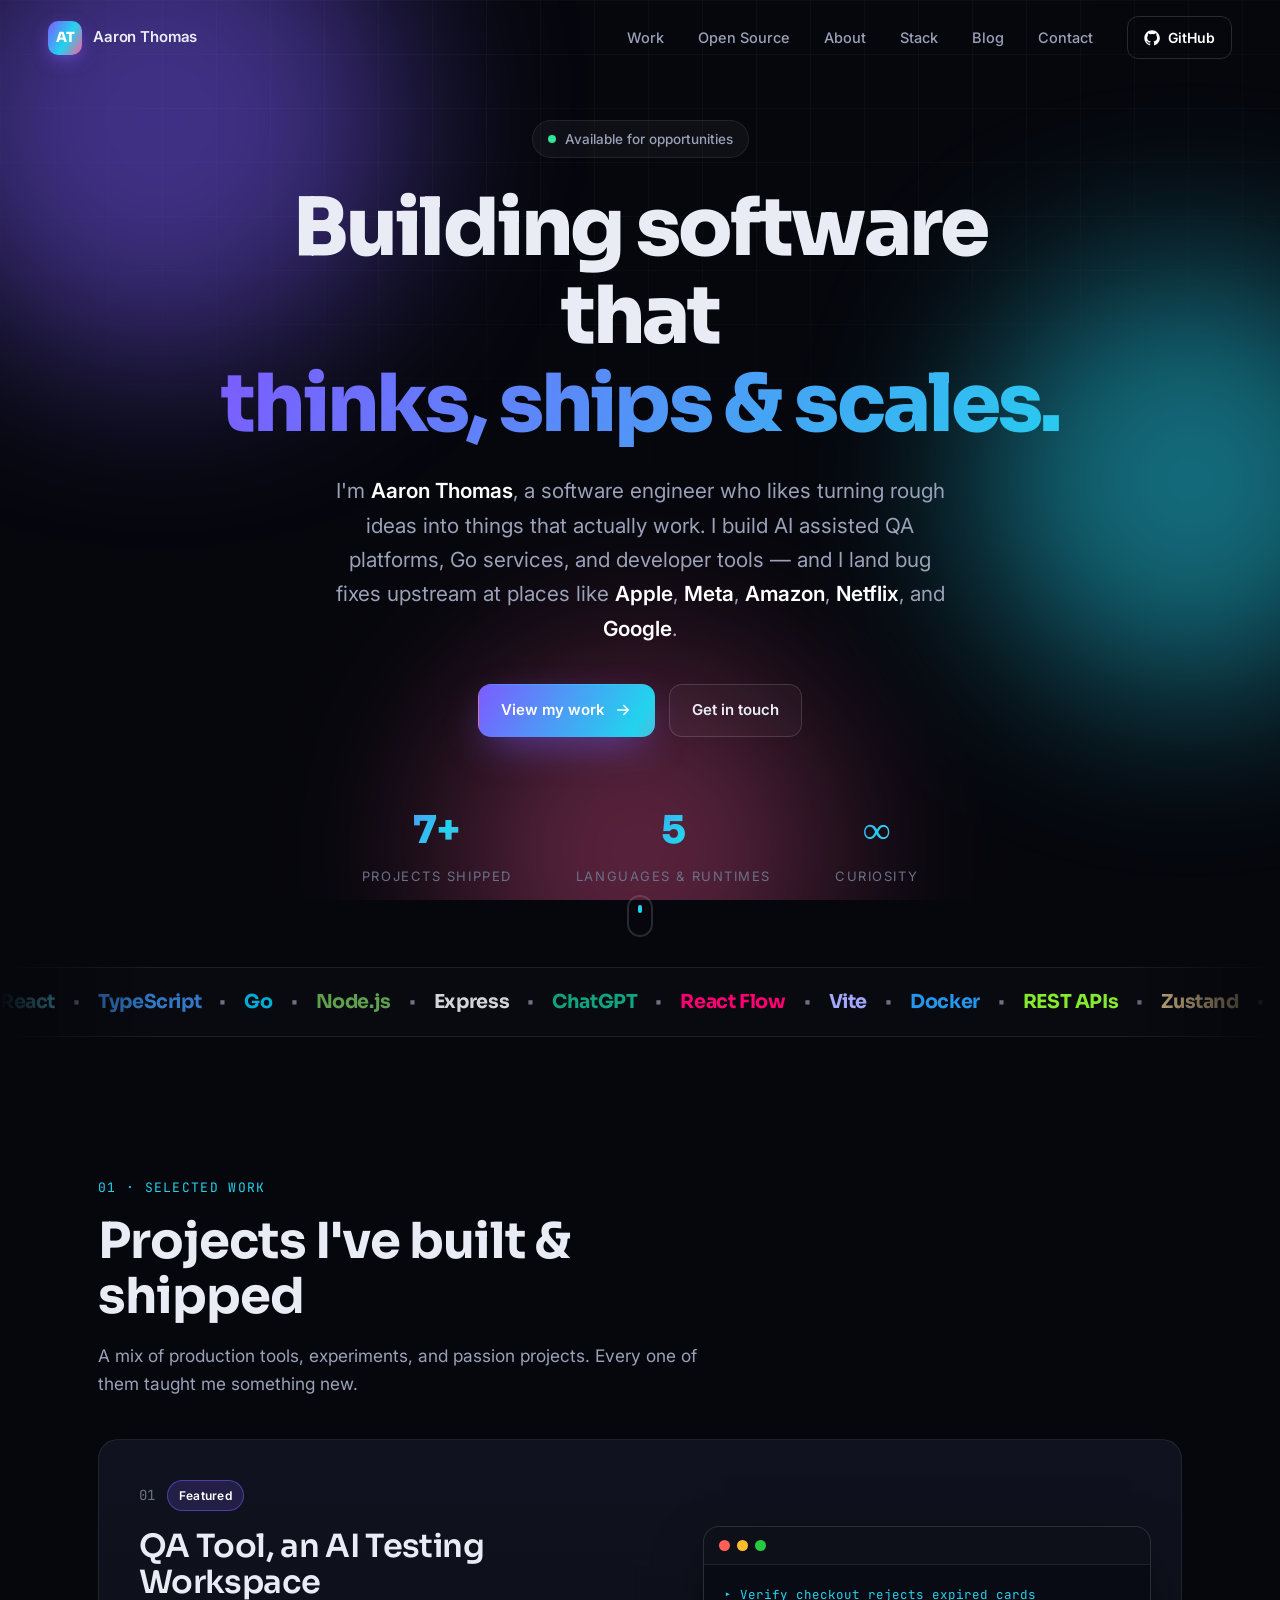
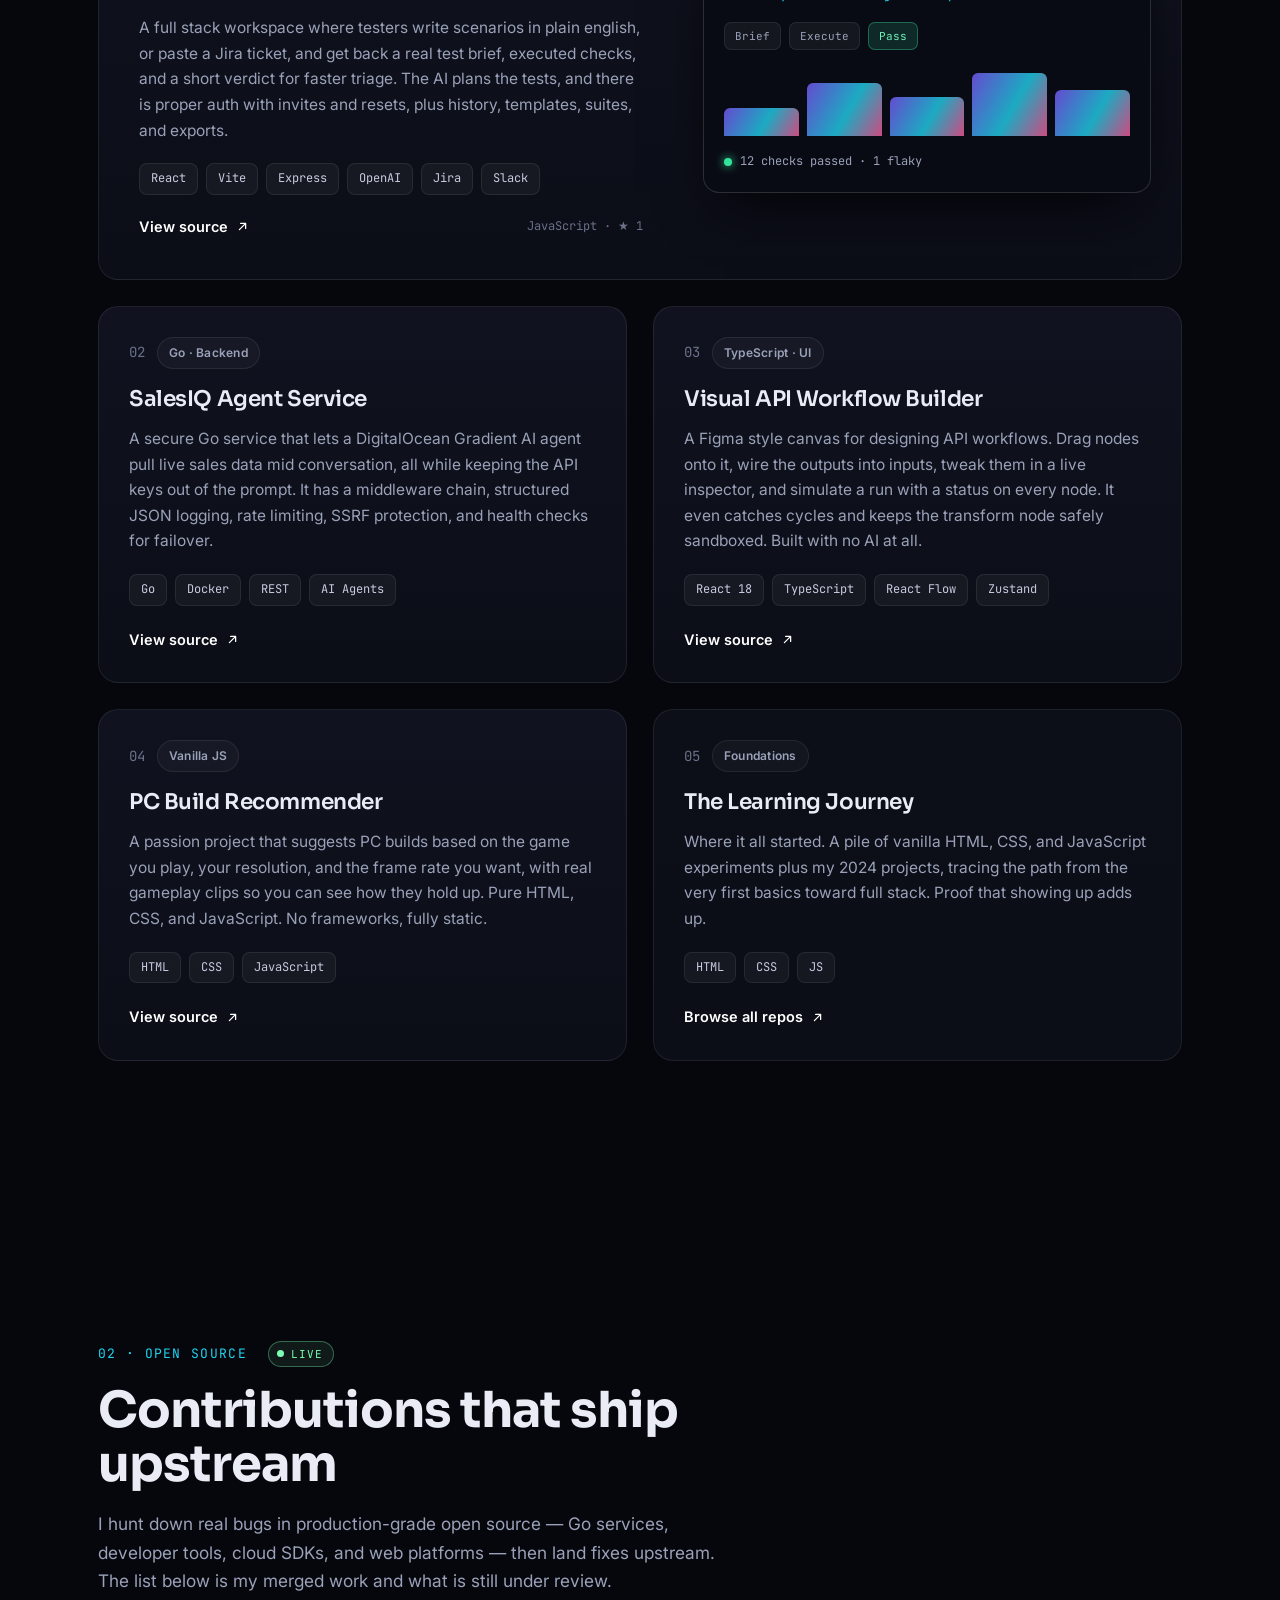
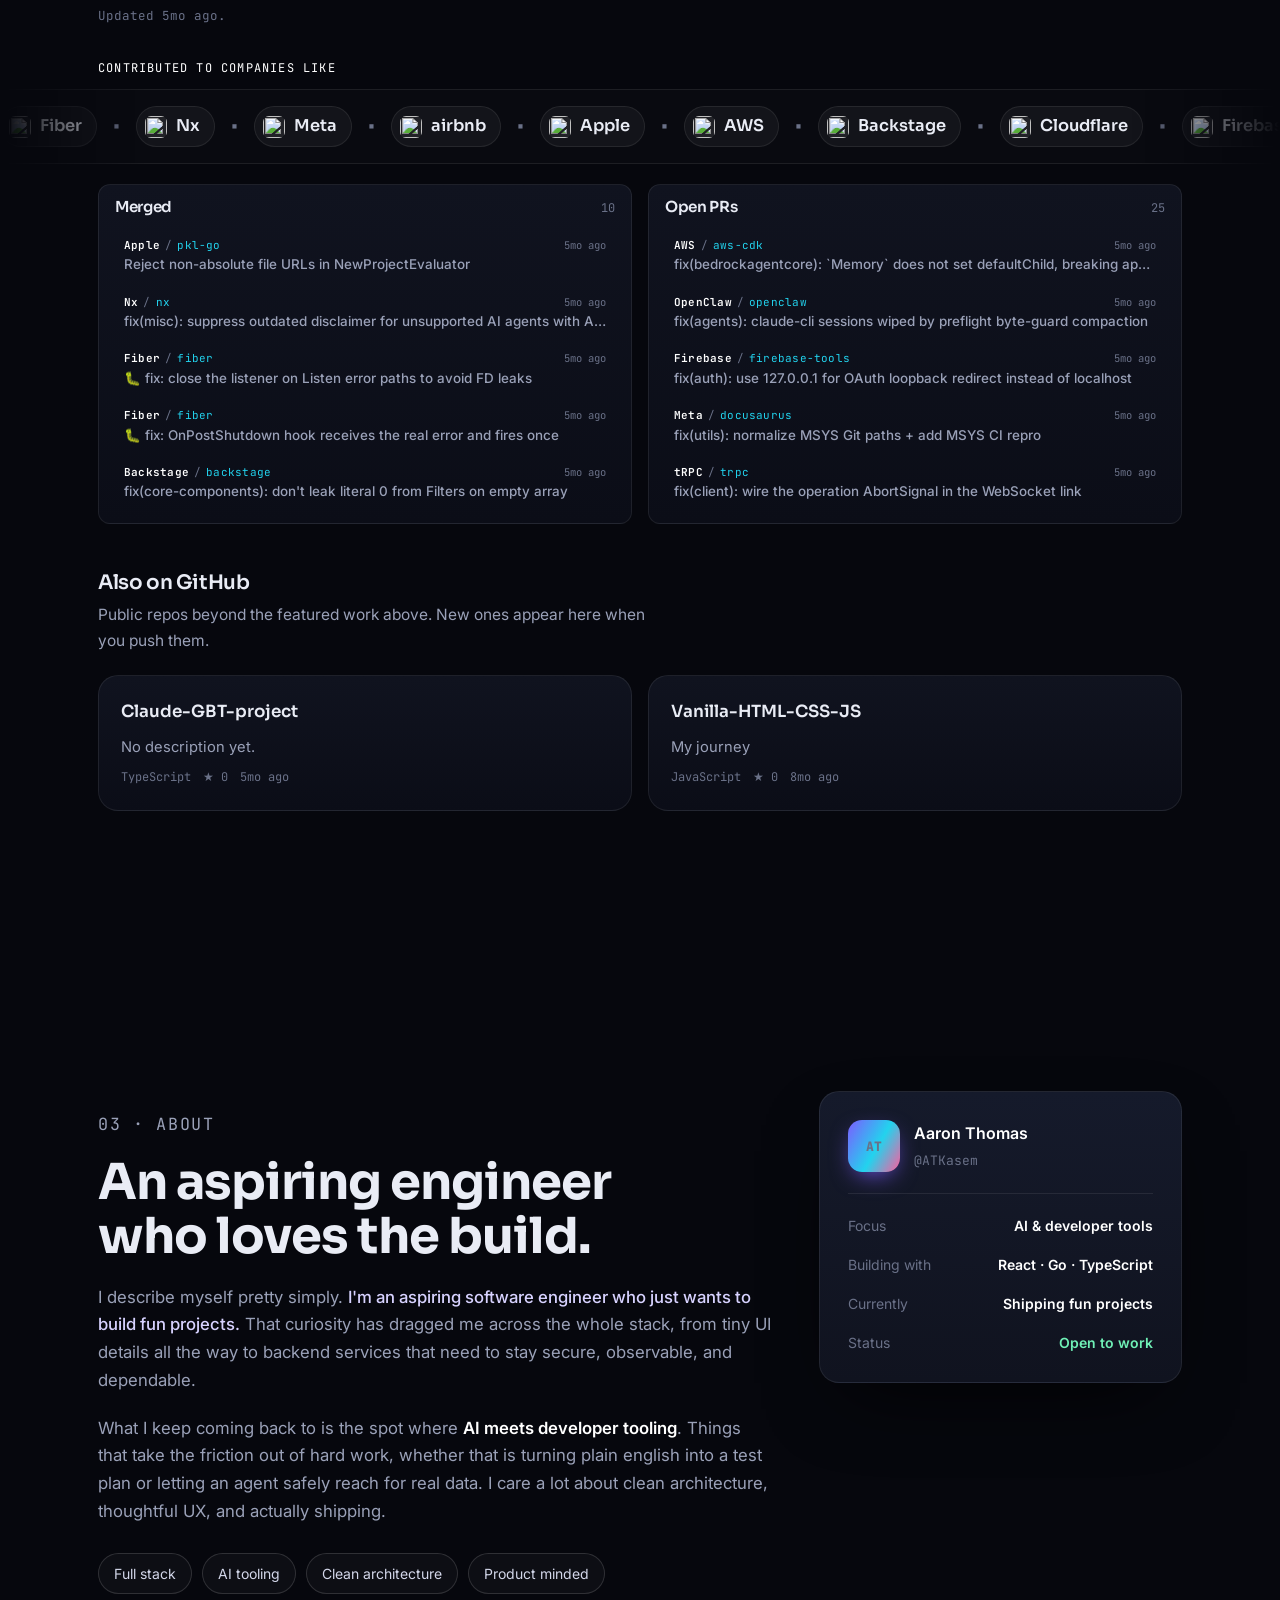
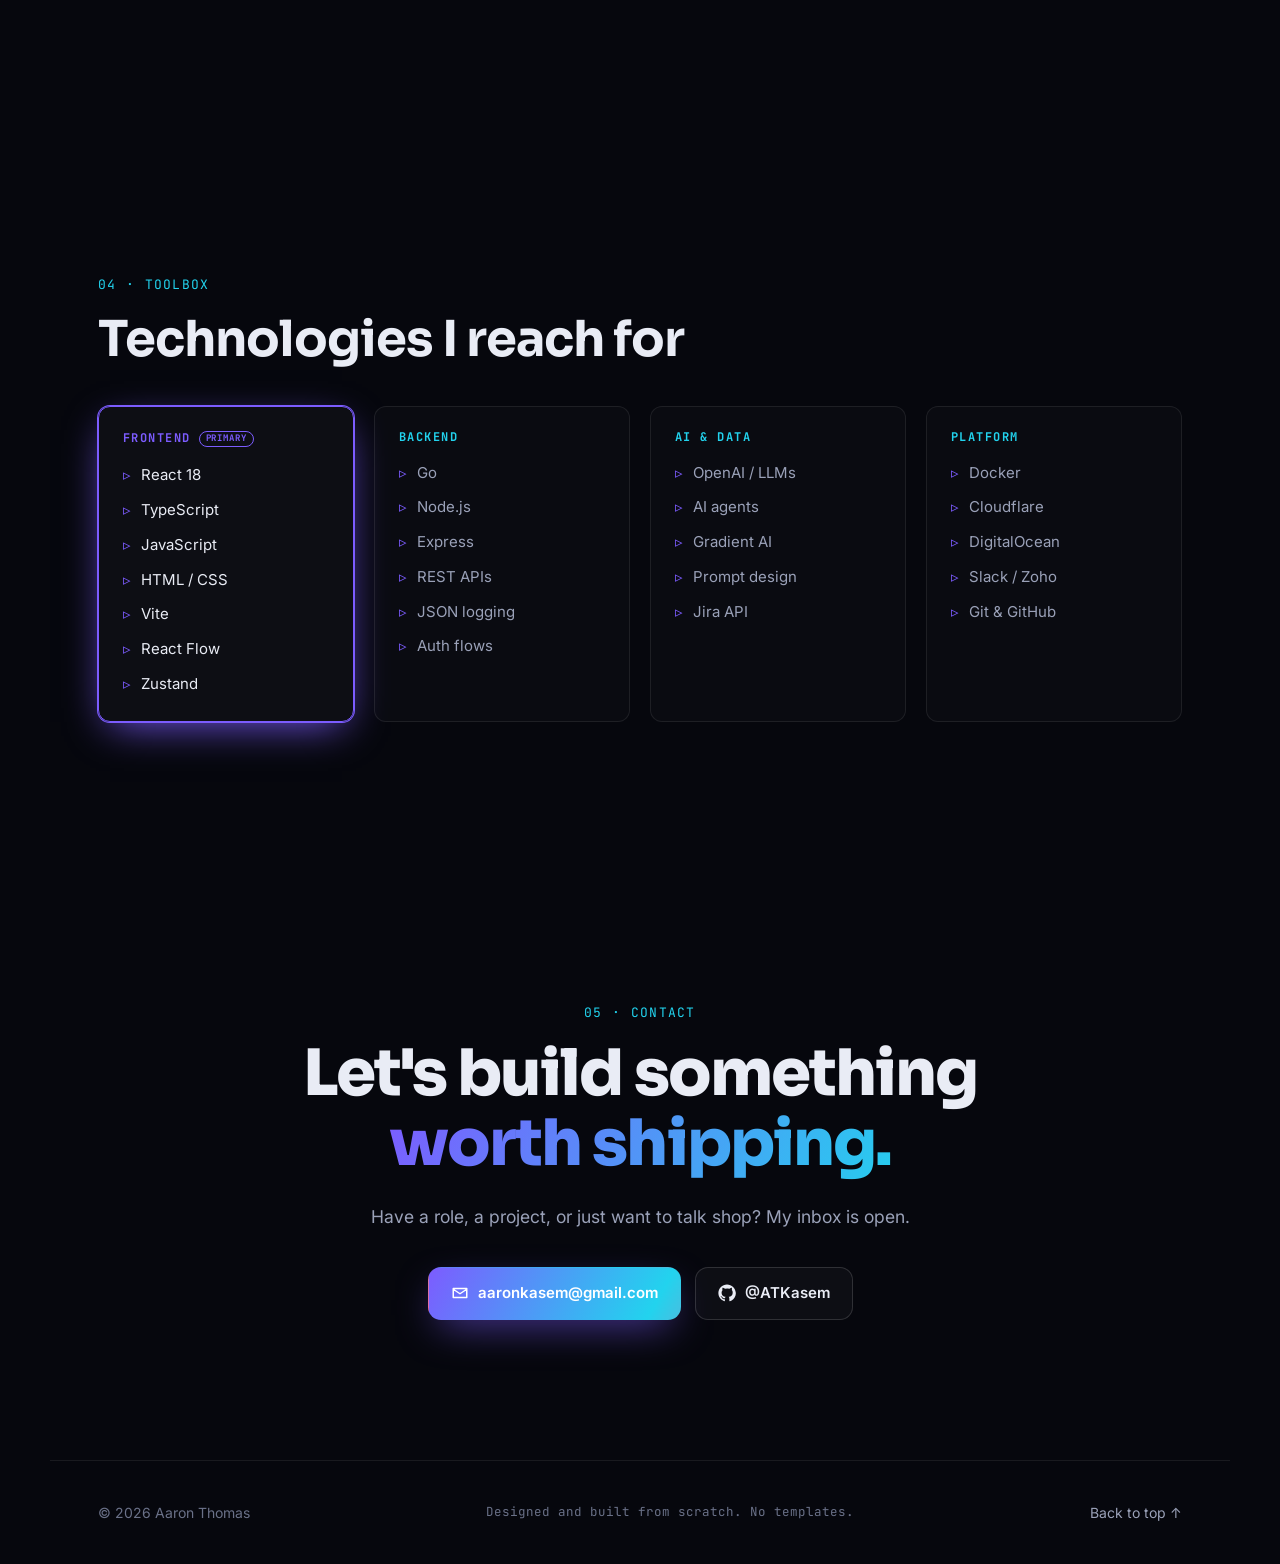
==== commit 54adfde2: "Make framework marquee words use explicit brand colors." ====
--- a/index.html
+++ b/index.html
@@ -87,28 +87,28 @@
     <!-- Marquee — stack names with brand colors -->
     <div class="marquee marquee--tech" aria-label="Technologies I use">
       <div class="marquee__track">
-        <a class="marquee__word" href="https://react.dev" target="_blank" rel="noopener" style="--brand:#61DAFB">React</a><span class="marquee__dot" aria-hidden="true">•</span>
-        <a class="marquee__word" href="https://www.typescriptlang.org" target="_blank" rel="noopener" style="--brand:#3178C6">TypeScript</a><span class="marquee__dot" aria-hidden="true">•</span>
-        <a class="marquee__word" href="https://go.dev" target="_blank" rel="noopener" style="--brand:#00ADD8">Go</a><span class="marquee__dot" aria-hidden="true">•</span>
-        <a class="marquee__word" href="https://nodejs.org" target="_blank" rel="noopener" style="--brand:#5FA04E">Node.js</a><span class="marquee__dot" aria-hidden="true">•</span>
-        <a class="marquee__word" href="https://expressjs.com" target="_blank" rel="noopener" style="--brand:#e9ecf5">Express</a><span class="marquee__dot" aria-hidden="true">•</span>
-        <a class="marquee__word" href="https://chatgpt.com" target="_blank" rel="noopener" style="--brand:#10A37F">ChatGPT</a><span class="marquee__dot" aria-hidden="true">•</span>
-        <a class="marquee__word" href="https://reactflow.dev" target="_blank" rel="noopener" style="--brand:#FF0072">React Flow</a><span class="marquee__dot" aria-hidden="true">•</span>
-        <a class="marquee__word" href="https://vitejs.dev" target="_blank" rel="noopener" style="--brand:#646CFF">Vite</a><span class="marquee__dot" aria-hidden="true">•</span>
-        <a class="marquee__word" href="https://www.docker.com" target="_blank" rel="noopener" style="--brand:#2496ED">Docker</a><span class="marquee__dot" aria-hidden="true">•</span>
-        <a class="marquee__word" href="https://restfulapi.net" target="_blank" rel="noopener" style="--brand:#85EA2D">REST APIs</a><span class="marquee__dot" aria-hidden="true">•</span>
-        <a class="marquee__word" href="https://zustand-demo.pmnd.rs" target="_blank" rel="noopener" style="--brand:#C4B5A0">Zustand</a><span class="marquee__dot" aria-hidden="true">•</span>
-        <a class="marquee__word" href="https://react.dev" target="_blank" rel="noopener" style="--brand:#61DAFB">React</a><span class="marquee__dot" aria-hidden="true">•</span>
-        <a class="marquee__word" href="https://www.typescriptlang.org" target="_blank" rel="noopener" style="--brand:#3178C6">TypeScript</a><span class="marquee__dot" aria-hidden="true">•</span>
-        <a class="marquee__word" href="https://go.dev" target="_blank" rel="noopener" style="--brand:#00ADD8">Go</a><span class="marquee__dot" aria-hidden="true">•</span>
-        <a class="marquee__word" href="https://nodejs.org" target="_blank" rel="noopener" style="--brand:#5FA04E">Node.js</a><span class="marquee__dot" aria-hidden="true">•</span>
-        <a class="marquee__word" href="https://expressjs.com" target="_blank" rel="noopener" style="--brand:#e9ecf5">Express</a><span class="marquee__dot" aria-hidden="true">•</span>
-        <a class="marquee__word" href="https://chatgpt.com" target="_blank" rel="noopener" style="--brand:#10A37F">ChatGPT</a><span class="marquee__dot" aria-hidden="true">•</span>
-        <a class="marquee__word" href="https://reactflow.dev" target="_blank" rel="noopener" style="--brand:#FF0072">React Flow</a><span class="marquee__dot" aria-hidden="true">•</span>
-        <a class="marquee__word" href="https://vitejs.dev" target="_blank" rel="noopener" style="--brand:#646CFF">Vite</a><span class="marquee__dot" aria-hidden="true">•</span>
-        <a class="marquee__word" href="https://www.docker.com" target="_blank" rel="noopener" style="--brand:#2496ED">Docker</a><span class="marquee__dot" aria-hidden="true">•</span>
-        <a class="marquee__word" href="https://restfulapi.net" target="_blank" rel="noopener" style="--brand:#85EA2D">REST APIs</a><span class="marquee__dot" aria-hidden="true">•</span>
-        <a class="marquee__word" href="https://zustand-demo.pmnd.rs" target="_blank" rel="noopener" style="--brand:#C4B5A0">Zustand</a><span class="marquee__dot" aria-hidden="true">•</span>
+        <a class="marquee__word marquee__word--react" href="https://react.dev" target="_blank" rel="noopener">React</a><span class="marquee__dot" aria-hidden="true">•</span>
+        <a class="marquee__word marquee__word--ts" href="https://www.typescriptlang.org" target="_blank" rel="noopener">TypeScript</a><span class="marquee__dot" aria-hidden="true">•</span>
+        <a class="marquee__word marquee__word--go" href="https://go.dev" target="_blank" rel="noopener">Go</a><span class="marquee__dot" aria-hidden="true">•</span>
+        <a class="marquee__word marquee__word--node" href="https://nodejs.org" target="_blank" rel="noopener">Node.js</a><span class="marquee__dot" aria-hidden="true">•</span>
+        <a class="marquee__word marquee__word--express" href="https://expressjs.com" target="_blank" rel="noopener">Express</a><span class="marquee__dot" aria-hidden="true">•</span>
+        <a class="marquee__word marquee__word--chatgpt" href="https://chatgpt.com" target="_blank" rel="noopener">ChatGPT</a><span class="marquee__dot" aria-hidden="true">•</span>
+        <a class="marquee__word marquee__word--flow" href="https://reactflow.dev" target="_blank" rel="noopener">React Flow</a><span class="marquee__dot" aria-hidden="true">•</span>
+        <a class="marquee__word marquee__word--vite" href="https://vitejs.dev" target="_blank" rel="noopener">Vite</a><span class="marquee__dot" aria-hidden="true">•</span>
+        <a class="marquee__word marquee__word--docker" href="https://www.docker.com" target="_blank" rel="noopener">Docker</a><span class="marquee__dot" aria-hidden="true">•</span>
+        <a class="marquee__word marquee__word--rest" href="https://restfulapi.net" target="_blank" rel="noopener">REST APIs</a><span class="marquee__dot" aria-hidden="true">•</span>
+        <a class="marquee__word marquee__word--zustand" href="https://zustand-demo.pmnd.rs" target="_blank" rel="noopener">Zustand</a><span class="marquee__dot" aria-hidden="true">•</span>
+        <a class="marquee__word marquee__word--react" href="https://react.dev" target="_blank" rel="noopener">React</a><span class="marquee__dot" aria-hidden="true">•</span>
+        <a class="marquee__word marquee__word--ts" href="https://www.typescriptlang.org" target="_blank" rel="noopener">TypeScript</a><span class="marquee__dot" aria-hidden="true">•</span>
+        <a class="marquee__word marquee__word--go" href="https://go.dev" target="_blank" rel="noopener">Go</a><span class="marquee__dot" aria-hidden="true">•</span>
+        <a class="marquee__word marquee__word--node" href="https://nodejs.org" target="_blank" rel="noopener">Node.js</a><span class="marquee__dot" aria-hidden="true">•</span>
+        <a class="marquee__word marquee__word--express" href="https://expressjs.com" target="_blank" rel="noopener">Express</a><span class="marquee__dot" aria-hidden="true">•</span>
+        <a class="marquee__word marquee__word--chatgpt" href="https://chatgpt.com" target="_blank" rel="noopener">ChatGPT</a><span class="marquee__dot" aria-hidden="true">•</span>
+        <a class="marquee__word marquee__word--flow" href="https://reactflow.dev" target="_blank" rel="noopener">React Flow</a><span class="marquee__dot" aria-hidden="true">•</span>
+        <a class="marquee__word marquee__word--vite" href="https://vitejs.dev" target="_blank" rel="noopener">Vite</a><span class="marquee__dot" aria-hidden="true">•</span>
+        <a class="marquee__word marquee__word--docker" href="https://www.docker.com" target="_blank" rel="noopener">Docker</a><span class="marquee__dot" aria-hidden="true">•</span>
+        <a class="marquee__word marquee__word--rest" href="https://restfulapi.net" target="_blank" rel="noopener">REST APIs</a><span class="marquee__dot" aria-hidden="true">•</span>
+        <a class="marquee__word marquee__word--zustand" href="https://zustand-demo.pmnd.rs" target="_blank" rel="noopener">Zustand</a><span class="marquee__dot" aria-hidden="true">•</span>
       </div>
     </div>
 
--- a/styles.css
+++ b/styles.css
@@ -179,15 +179,20 @@
   font-weight: 700;
   font-size: 1.2rem;
   letter-spacing: -.02em;
-  color: var(--brand, #cfd3e6);
-  transition: color .2s, opacity .2s, transform .2s;
-  opacity: .92;
-}
-.marquee__word:hover {
-  opacity: 1;
-  transform: translateY(-1px);
-  color: #fff;
-}
+  transition: filter .2s, transform .2s;
+}
+.marquee__word:hover { transform: translateY(-1px); filter: brightness(1.15); }
+.marquee__word--react { color: #61DAFB !important; }
+.marquee__word--ts { color: #3178C6 !important; }
+.marquee__word--go { color: #00ADD8 !important; }
+.marquee__word--node { color: #5FA04E !important; }
+.marquee__word--express { color: #D4D4D8 !important; }
+.marquee__word--chatgpt { color: #10A37F !important; }
+.marquee__word--flow { color: #FF0072 !important; }
+.marquee__word--vite { color: #A3A8FF !important; }
+.marquee__word--docker { color: #2496ED !important; }
+.marquee__word--rest { color: #85EA2D !important; }
+.marquee__word--zustand { color: #E4C590 !important; }
 
 .marquee--tech:hover .marquee__track,
 .marquee--orgs:hover .marquee__track { animation-play-state: paused; }
